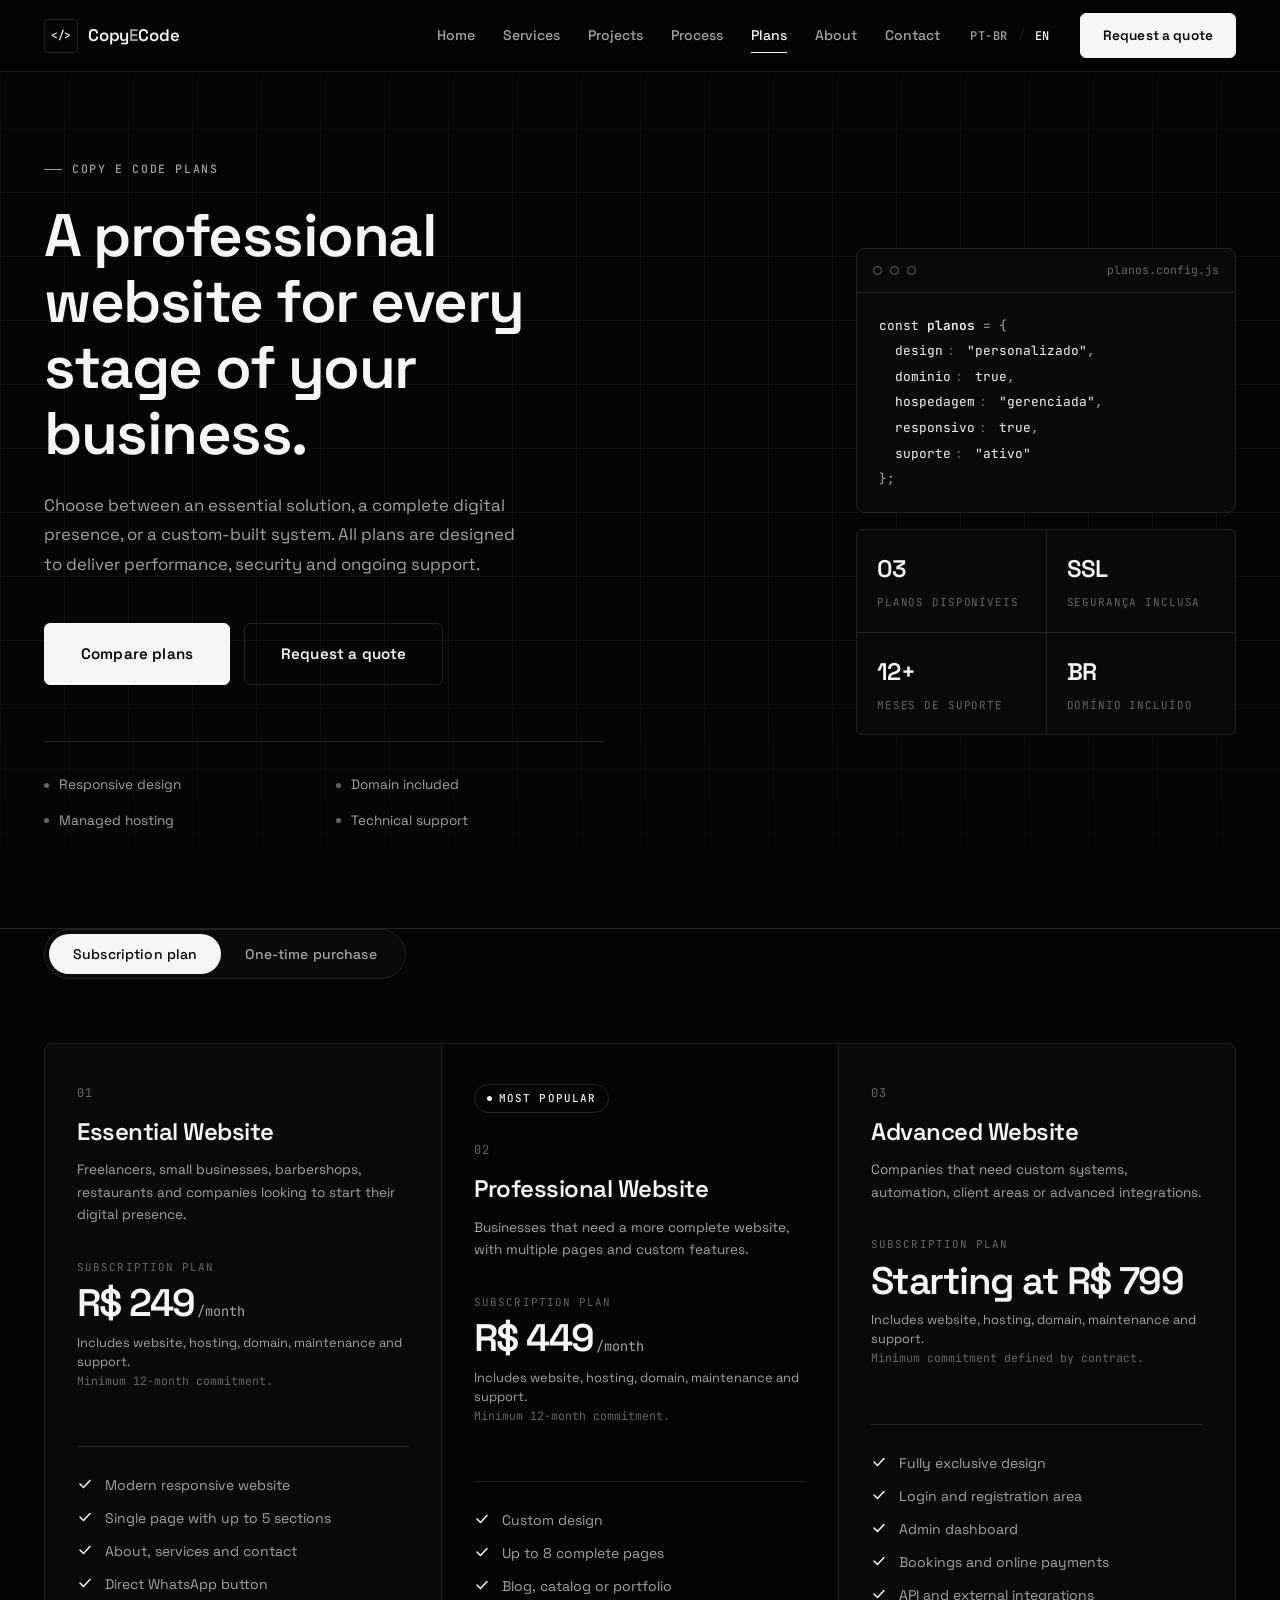
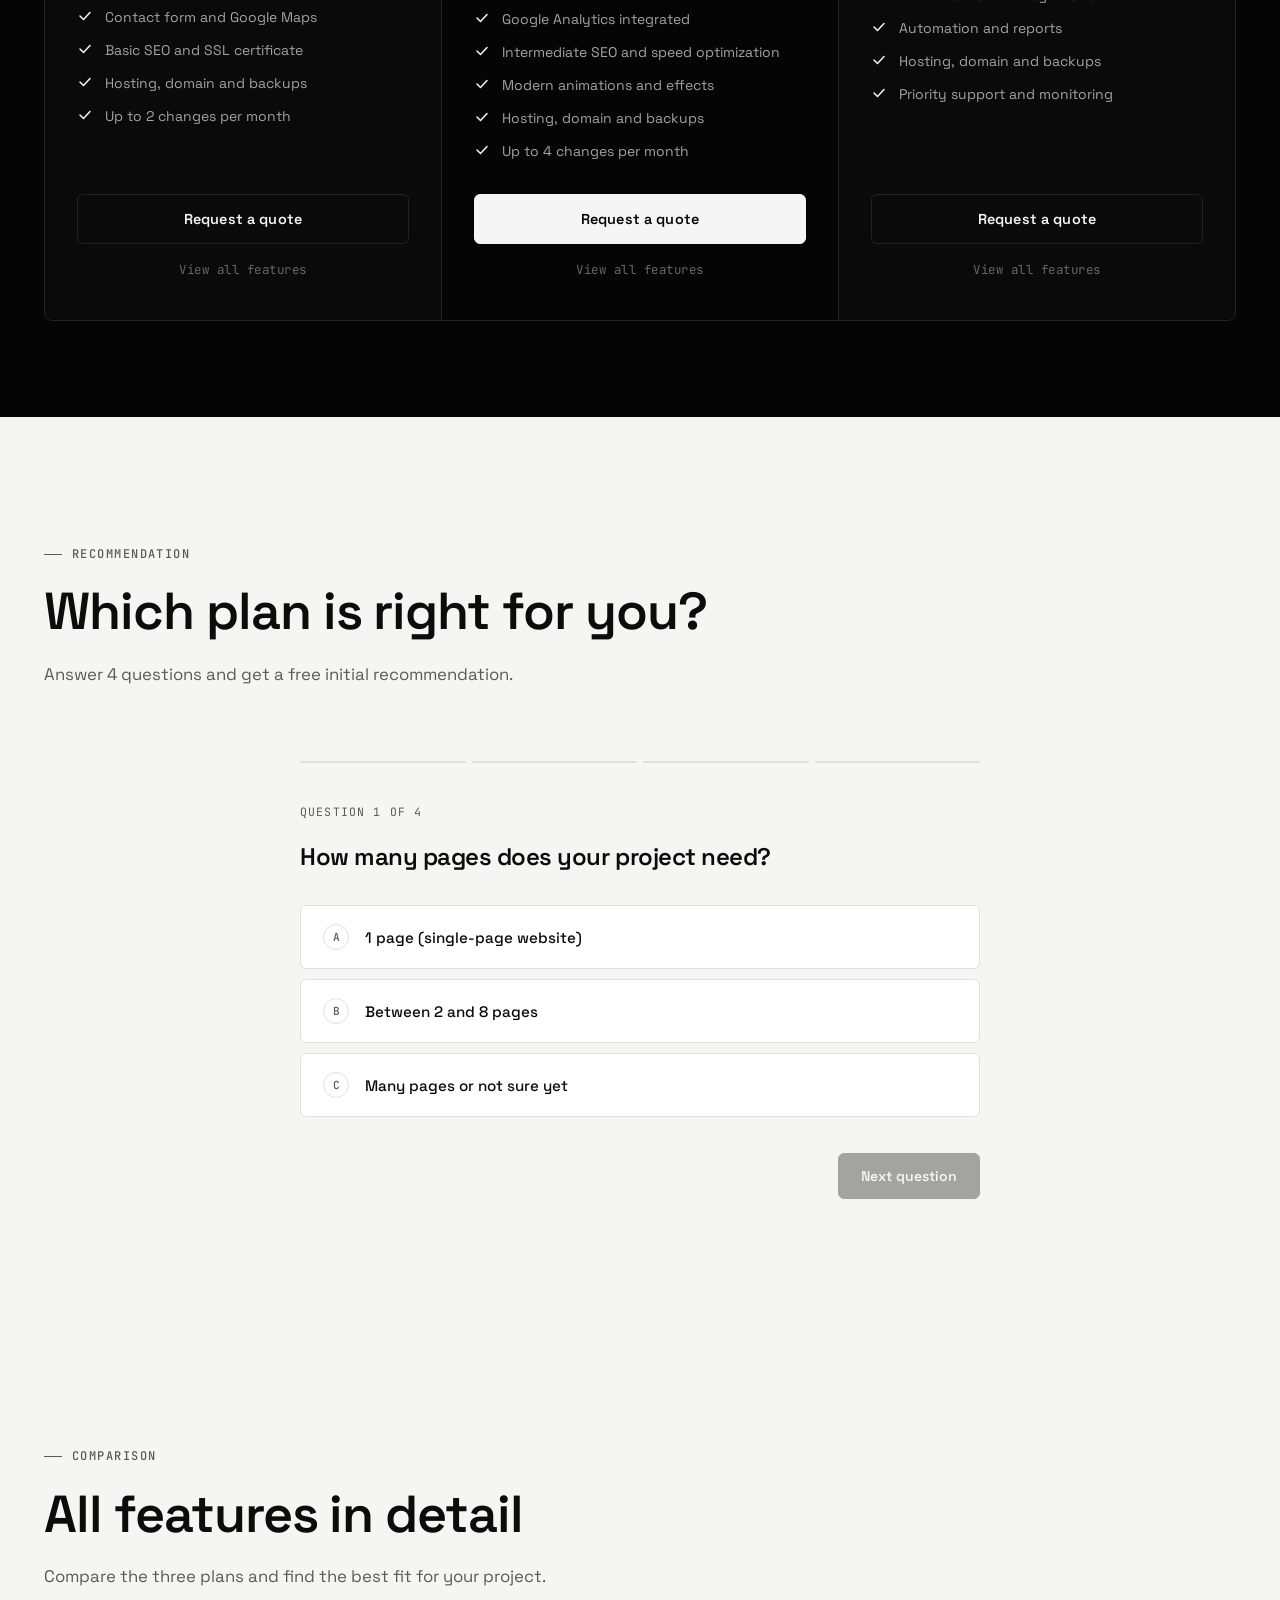
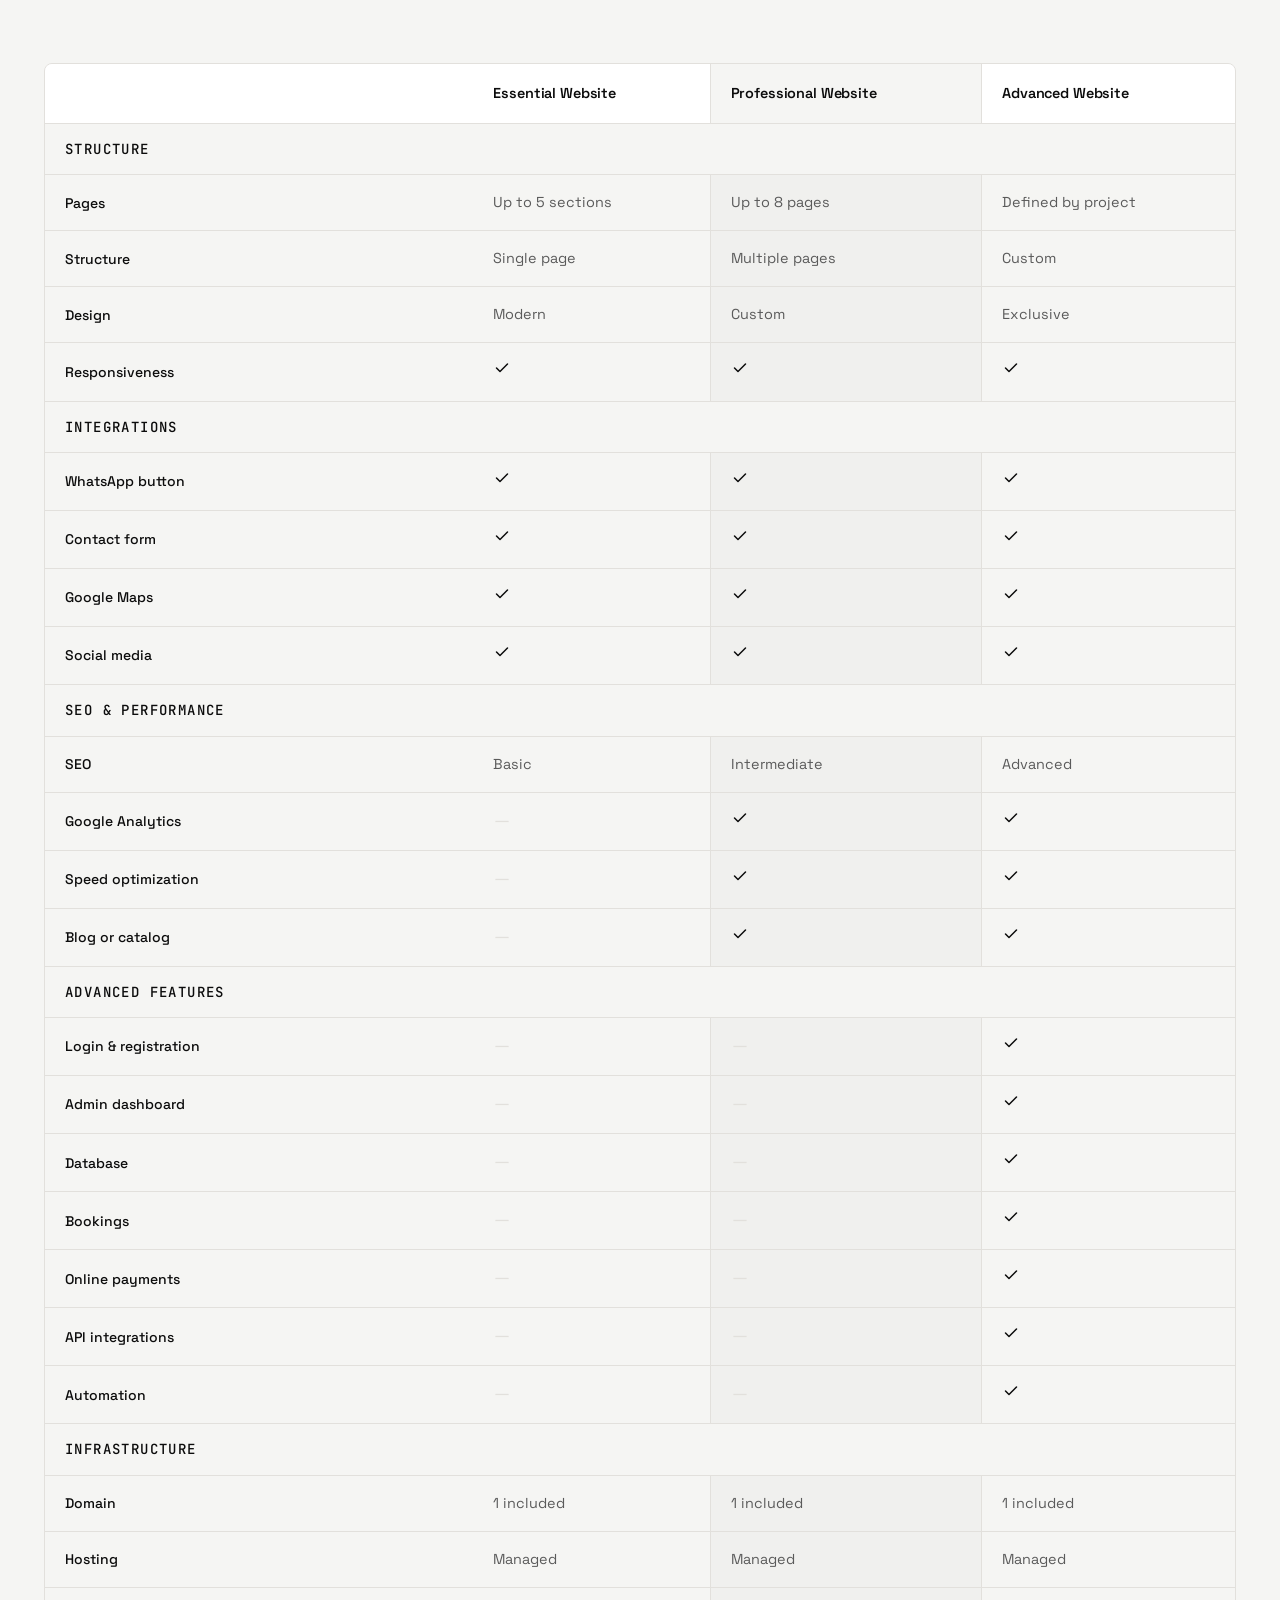
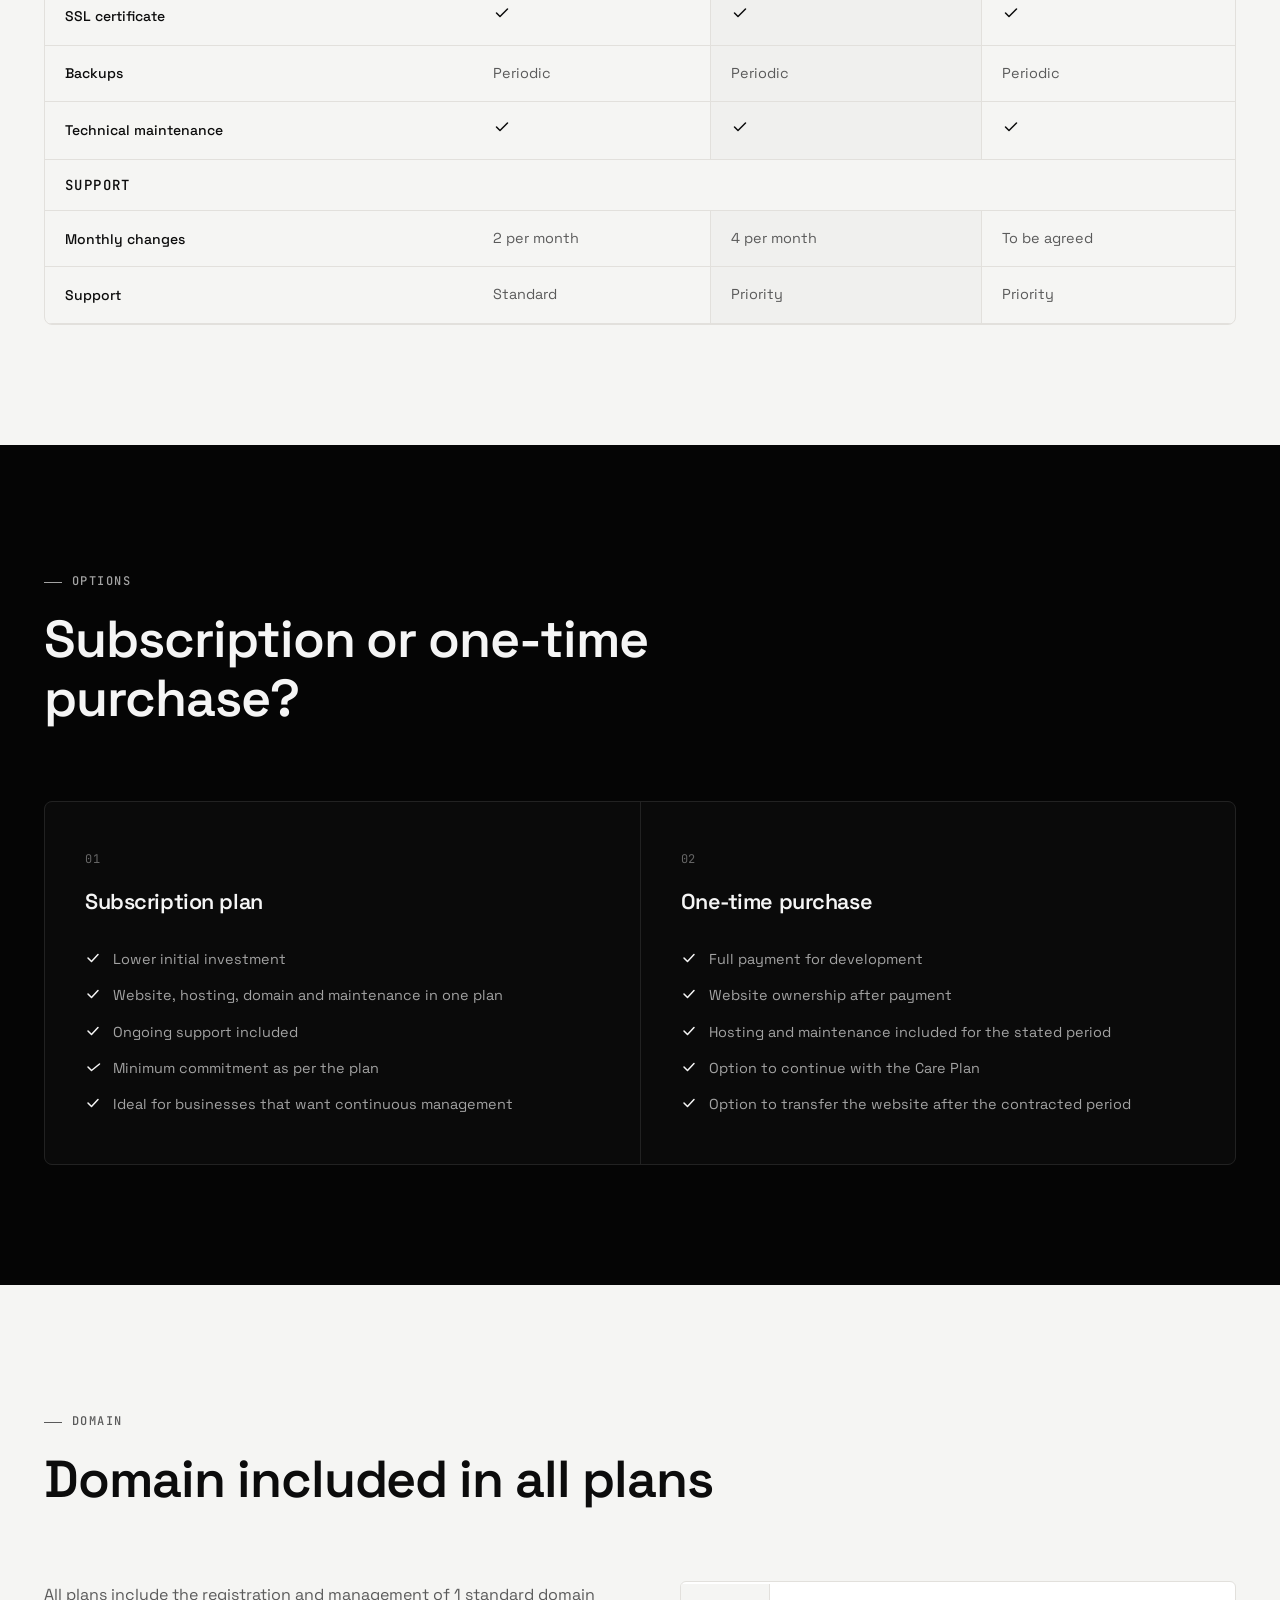
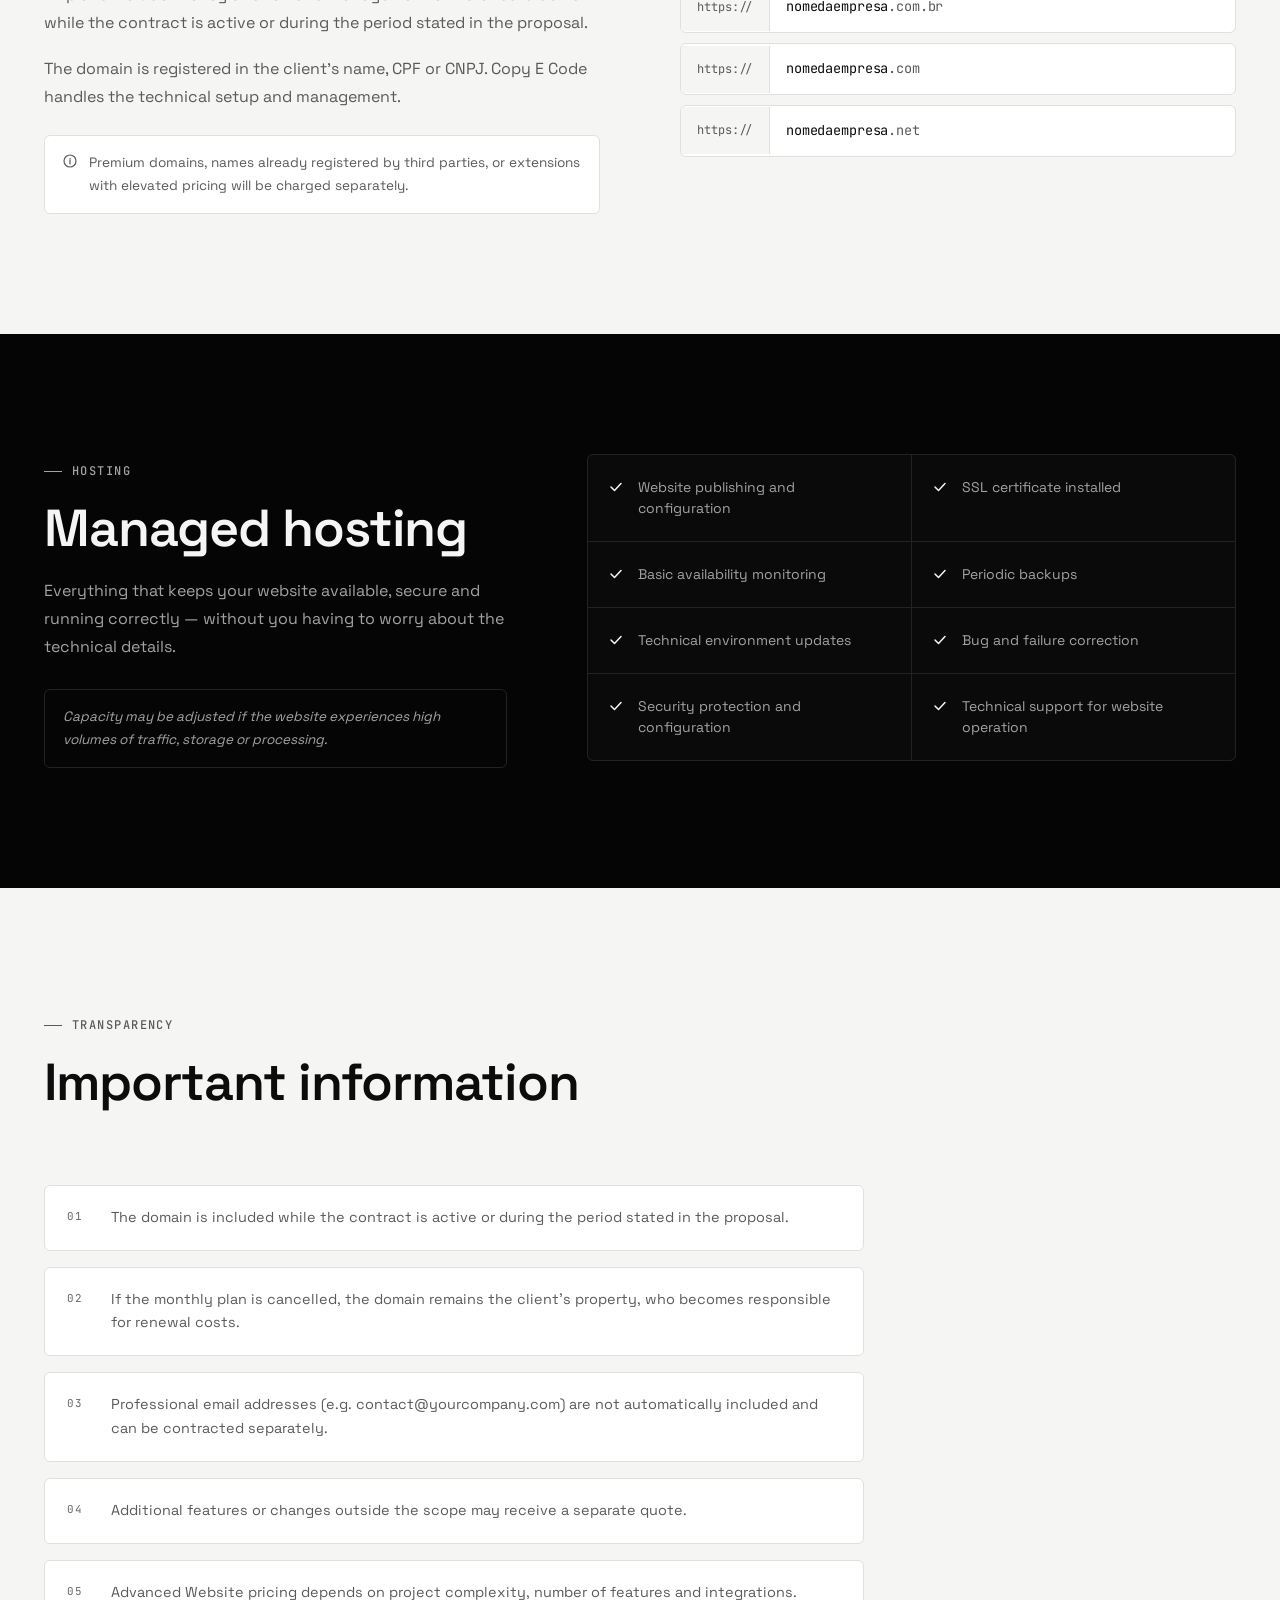
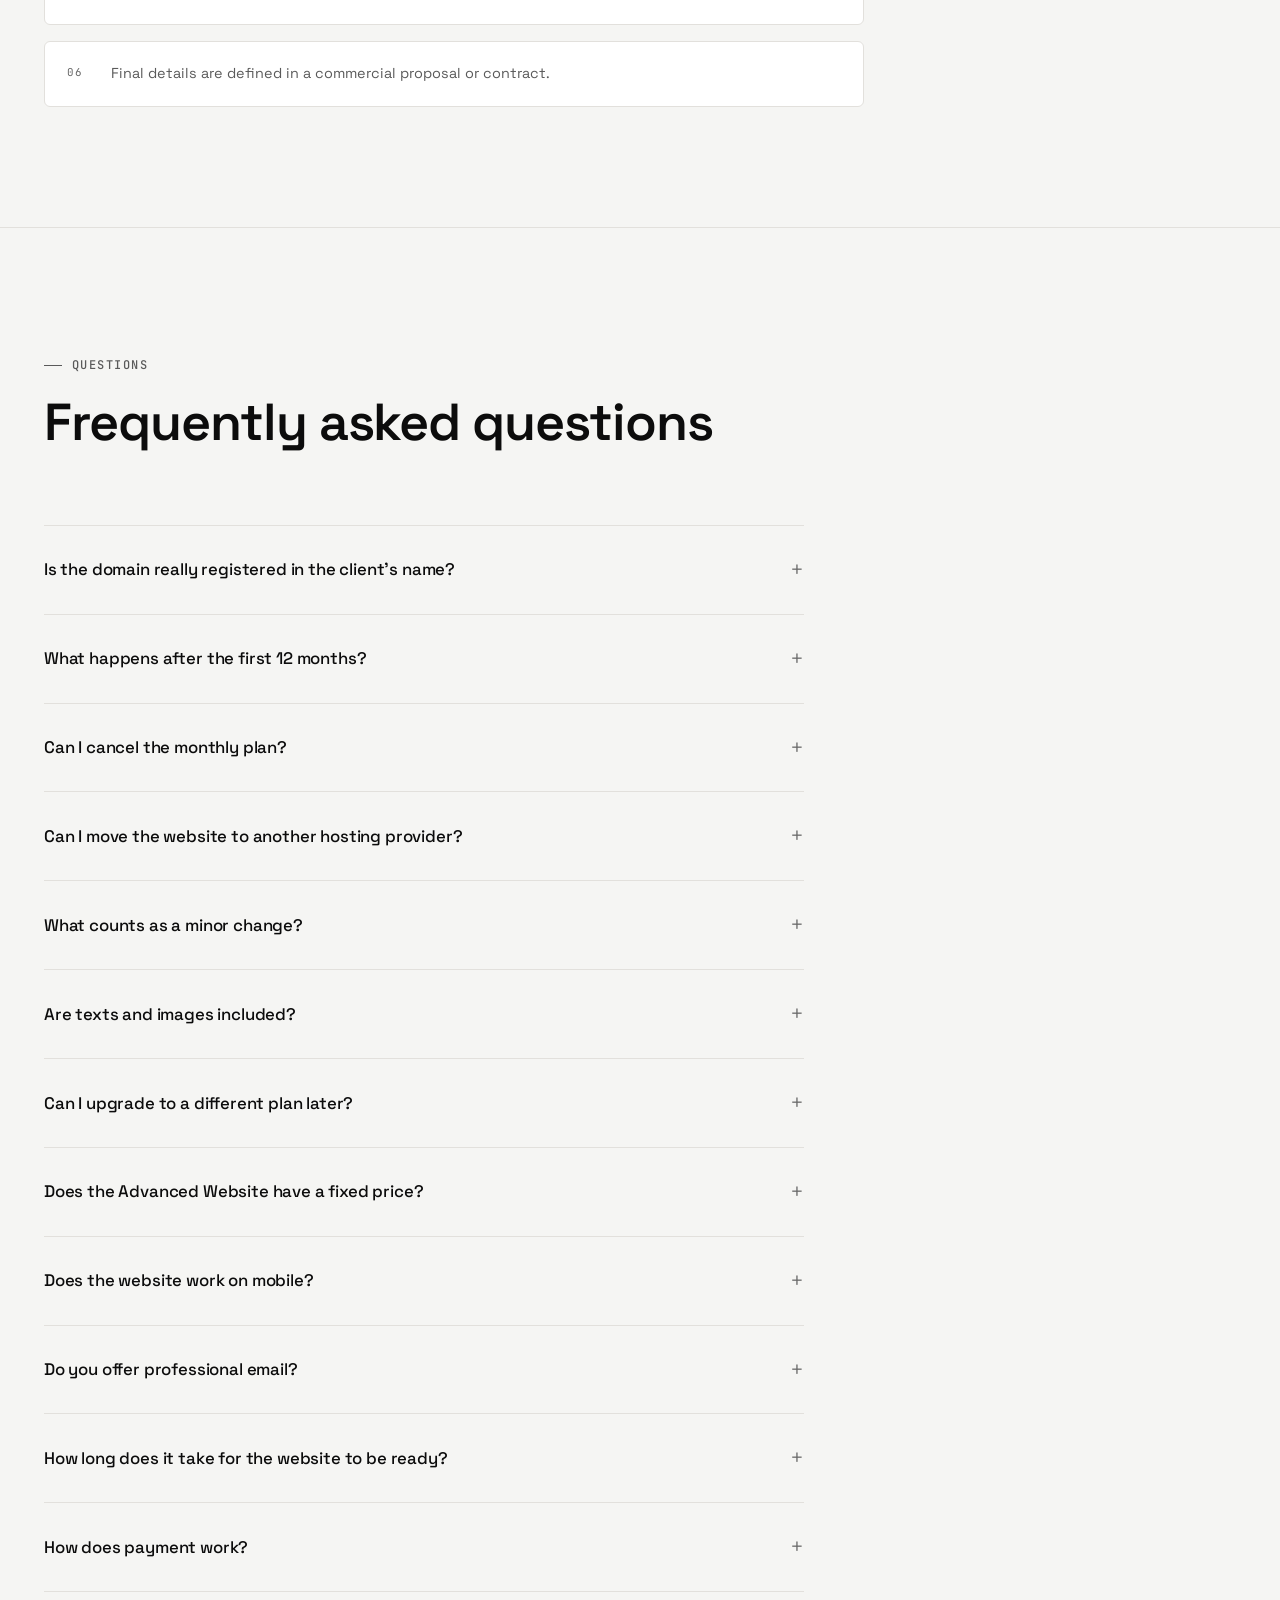
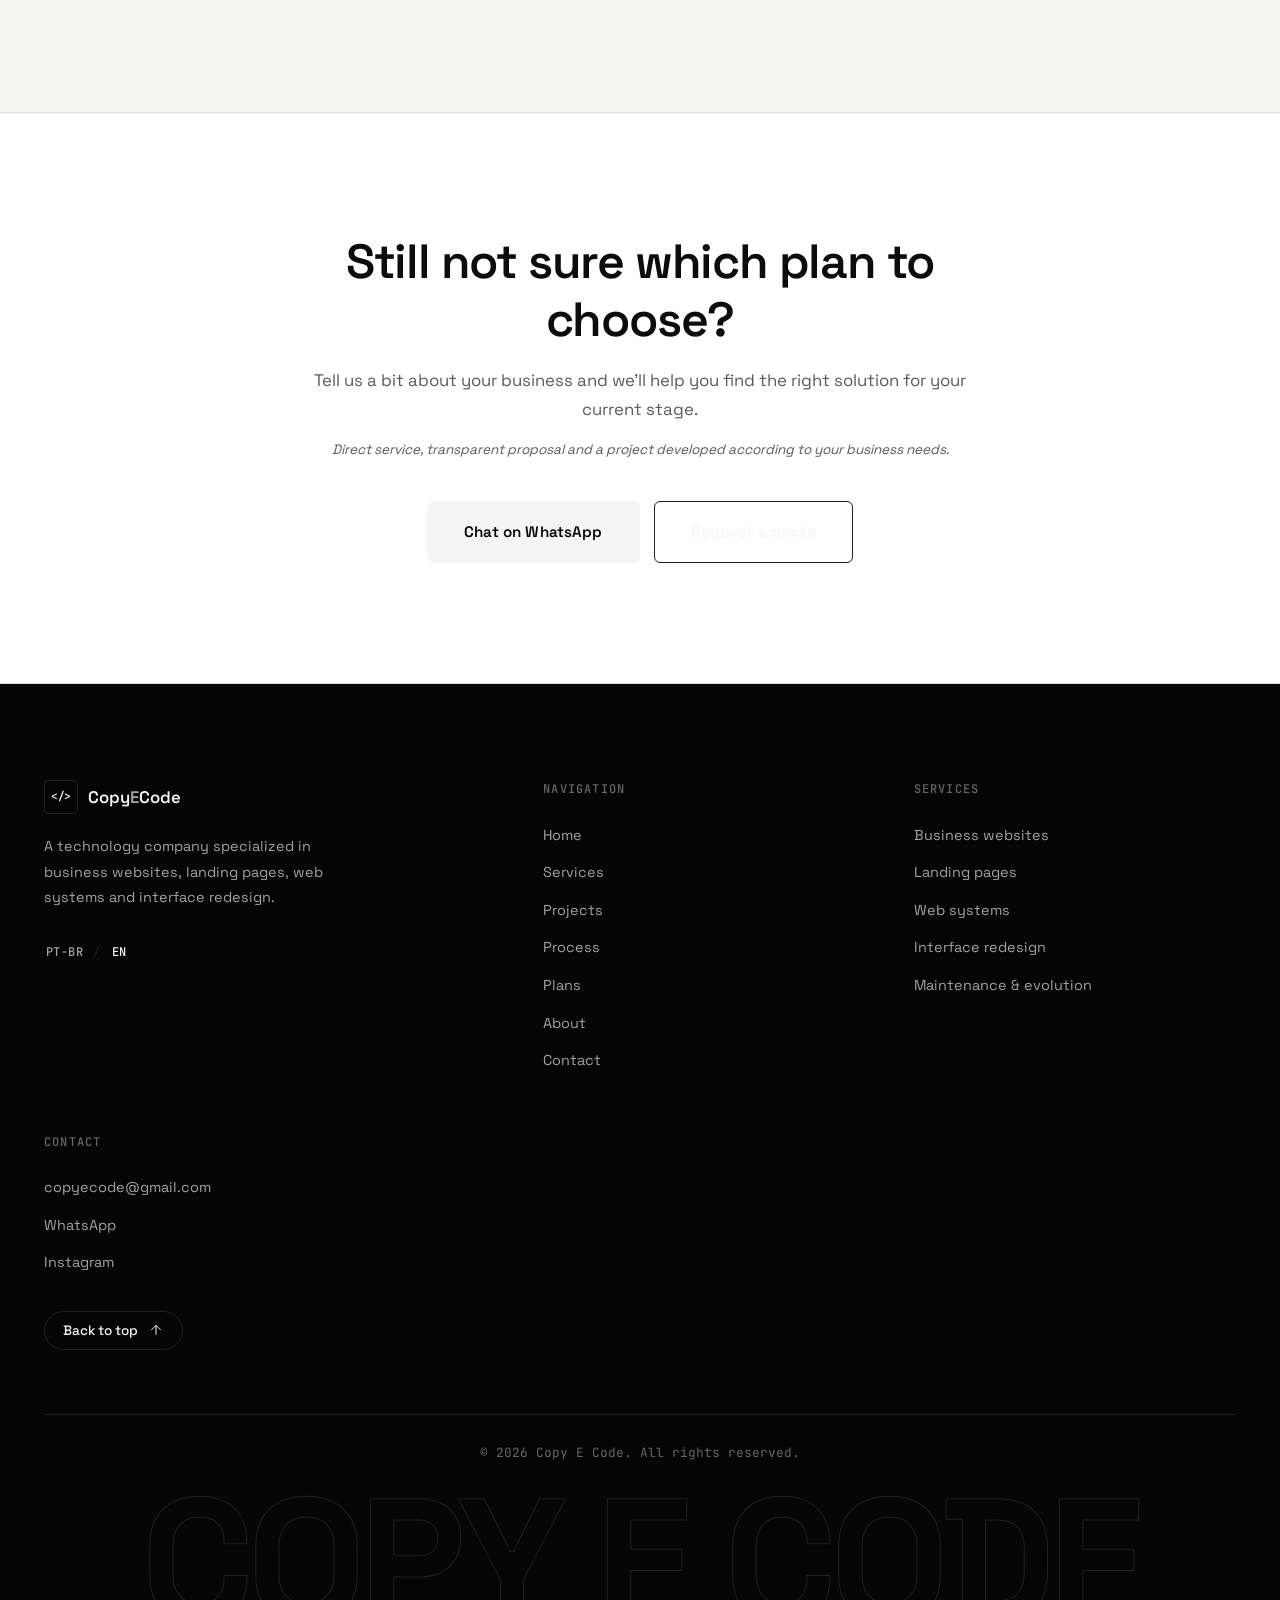
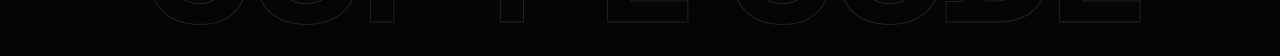
==== planos.html @ 30bf90da "feat: página de planos comerciais (planos.html) Adiciona a página completa de planos com hero, toggl" ====
<!DOCTYPE html>
<html lang="pt-BR">
<head>
  <meta charset="UTF-8">
  <meta name="viewport" content="width=device-width, initial-scale=1.0">
  <meta name="format-detection" content="telephone=no">
  <meta name="description" content="Conheça os planos de criação de sites da Copy E Code. Sites profissionais com domínio, hospedagem, manutenção e suporte para empresas de diferentes tamanhos." id="metaDescription">
  <meta name="keywords" content="planos de sites, criação de site, site profissional, Copy E Code, planos mensais, site sob medida">
  <meta name="author" content="Copy E Code">
  <meta property="og:title" content="Planos de Criação de Sites | Copy E Code" id="ogTitle">
  <meta property="og:description" content="Conheça os planos de criação de sites da Copy E Code. Sites profissionais com domínio, hospedagem, manutenção e suporte." id="ogDescription">
  <meta property="og:type" content="website">
  <meta property="og:locale" content="pt_BR" id="ogLocale">
  <meta property="og:image" content="assets/favicon.png">
  <meta name="twitter:card" content="summary_large_image">
  <meta name="twitter:title" content="Planos de Criação de Sites | Copy E Code" id="twitterTitle">
  <meta name="twitter:description" content="Conheça os planos de criação de sites da Copy E Code. Sites profissionais com domínio, hospedagem, manutenção e suporte." id="twitterDescription">
  <meta name="twitter:image" content="assets/favicon.png">
  <meta name="theme-color" content="#050505">
  <title id="pageTitle">Planos | COPY CODE</title>
  <link rel="canonical" href="https://copyecode.com.br/planos.html">
  <link rel="icon" type="image/png" sizes="512x512" href="assets/favicon.png">
  <link rel="apple-touch-icon" sizes="180x180" href="assets/favicon.png">
  <link rel="preconnect" href="https://fonts.googleapis.com">
  <link rel="preconnect" href="https://fonts.gstatic.com" crossorigin>
  <link href="https://fonts.googleapis.com/css2?family=Space+Grotesk:wght@300;400;500;600;700&family=JetBrains+Mono:wght@400;500;600&display=swap" rel="stylesheet">
  <link rel="stylesheet" href="css/styles.css">
  <link rel="stylesheet" href="css/plans.css">

  <script type="application/ld+json">
  {
    "@context": "https://schema.org",
    "@type": "ProfessionalService",
    "name": "Copy E Code",
    "description": "Desenvolvimento de sites profissionais, landing pages, sistemas web e redesign de interfaces.",
    "url": "https://copyecode.com.br/",
    "image": "assets/favicon.png",
    "telephone": "+5541997063216",
    "email": "copyecode@gmail.com",
    "sameAs": ["https://www.instagram.com/copyecode/"],
    "areaServed": "BR",
    "hasOfferCatalog": {
      "@type": "OfferCatalog",
      "name": "Planos de Criação de Sites",
      "itemListElement": [
        {
          "@type": "Offer",
          "name": "Site Essencial",
          "description": "Site moderno e responsivo com até 5 seções, hospedagem, domínio e suporte.",
          "price": "249",
          "priceCurrency": "BRL",
          "priceSpecification": { "@type": "UnitPriceSpecification", "billingDuration": "P1M" }
        },
        {
          "@type": "Offer",
          "name": "Site Profissional",
          "description": "Design personalizado, até 8 páginas, SEO intermediário, blog e suporte prioritário.",
          "price": "449",
          "priceCurrency": "BRL",
          "priceSpecification": { "@type": "UnitPriceSpecification", "billingDuration": "P1M" }
        },
        {
          "@type": "Offer",
          "name": "Site Avançado",
          "description": "Sistema personalizado com login, painel administrativo, pagamentos e integrações.",
          "price": "799",
          "priceCurrency": "BRL",
          "priceSpecification": { "@type": "UnitPriceSpecification", "billingDuration": "P1M" }
        }
      ]
    }
  }
  </script>
</head>
<body>
  <a href="index.html#inicio" class="skip-link" data-i18n="skipLink">Pular para o conteúdo</a>

  <!-- ========== HEADER ========== -->
  <header class="header" id="header">
    <div class="container header__inner">
      <a href="index.html" class="header__logo" aria-label="Copy E Code — Página inicial">
        <span class="header__logo-mark" aria-hidden="true">&lt;/&gt;</span>
        <span class="header__logo-text">Copy<span class="header__logo-dot">E</span>Code</span>
      </a>

      <nav class="header__nav" id="nav" aria-label="Menu principal">
        <a href="index.html#inicio" class="header__link" data-i18n="navHome">Início</a>
        <a href="index.html#servicos" class="header__link" data-i18n="navServices">Serviços</a>
        <a href="index.html#portfolio" class="header__link" data-i18n="navProjects">Projetos</a>
        <a href="index.html#processo" class="header__link" data-i18n="navProcess">Processo</a>
        <a href="planos.html" class="header__link header__link--active-plans" data-i18n="navPlans" aria-current="page">Planos</a>
        <a href="index.html#sobre" class="header__link" data-i18n="navAbout">Sobre</a>
        <a href="index.html#contato" class="header__link" data-i18n="navContact">Contato</a>

        <div class="header__lang" role="group" aria-label="Idioma / Language">
          <button type="button" class="header__lang-btn" id="langPt" data-lang="pt-BR" aria-pressed="true">PT-BR</button>
          <span class="header__lang-sep" aria-hidden="true">/</span>
          <button type="button" class="header__lang-btn" id="langEn" data-lang="en" aria-pressed="false">EN</button>
        </div>

        <a href="index.html#contato" class="btn btn--primary header__cta" data-i18n="navQuote">Solicitar orçamento</a>
      </nav>

      <button class="header__menu-btn" id="menuBtn" type="button" aria-label="Abrir menu" aria-controls="nav" aria-expanded="false">
        <span></span>
        <span></span>
        <span></span>
      </button>
    </div>
  </header>

  <main id="conteudo-principal">

    <!-- ========== HERO ========== -->
    <section class="plans-hero" id="planos" aria-labelledby="plans-hero-title">
      <div class="plans-hero__grid-bg" aria-hidden="true"></div>
      <div class="container plans-hero__inner">

        <div class="plans-hero__main">
          <p class="plans-hero__label reveal" data-i18n="plansHeroLabel">PLANOS COPY E CODE</p>

          <h1 class="plans-hero__title reveal" id="plans-hero-title" data-i18n="plansHeroTitle">
            Um site profissional para cada etapa do seu negócio.
          </h1>

          <p class="plans-hero__subtitle reveal" data-i18n="plansHeroSubtitle">
            Escolha entre uma solução essencial, uma presença digital completa ou um sistema desenvolvido sob medida. Todos os planos incluem desempenho, segurança e suporte contínuo.
          </p>

          <div class="plans-hero__actions reveal">
            <a href="#comparativo" class="btn btn--primary btn--lg" data-i18n="plansHeroCtaCompare">Comparar planos</a>
            <a href="#contato-planos" class="btn btn--outline btn--lg" data-i18n="plansHeroCtaQuote">Solicitar orçamento</a>
          </div>

          <div class="plans-hero__features reveal" aria-label="Características dos planos">
            <div class="plans-hero__feature">
              <span class="plans-hero__feature-dot" aria-hidden="true"></span>
              <span data-i18n="plansFeature1">Design responsivo</span>
            </div>
            <div class="plans-hero__feature">
              <span class="plans-hero__feature-dot" aria-hidden="true"></span>
              <span data-i18n="plansFeature2">Domínio incluído</span>
            </div>
            <div class="plans-hero__feature">
              <span class="plans-hero__feature-dot" aria-hidden="true"></span>
              <span data-i18n="plansFeature3">Hospedagem gerenciada</span>
            </div>
            <div class="plans-hero__feature">
              <span class="plans-hero__feature-dot" aria-hidden="true"></span>
              <span data-i18n="plansFeature4">Suporte técnico</span>
            </div>
          </div>
        </div>

        <div class="plans-hero__visual reveal">
          <div class="plans-code-window" aria-hidden="true">
            <div class="plans-code-window__header">
              <div class="plans-code-window__dot"></div>
              <div class="plans-code-window__dot"></div>
              <div class="plans-code-window__dot"></div>
              <span class="plans-code-window__file">planos.config.js</span>
            </div>
            <div class="plans-code-window__body">
              <div><span class="code-kw">const</span> <span class="code-var">planos</span> <span class="code-obj">= {</span></div>
              <div>&nbsp;&nbsp;<span class="code-key">design</span><span class="code-colon">:</span> <span class="code-str">"personalizado"</span><span class="code-obj">,</span></div>
              <div>&nbsp;&nbsp;<span class="code-key">dominio</span><span class="code-colon">:</span> <span class="code-bool">true</span><span class="code-obj">,</span></div>
              <div>&nbsp;&nbsp;<span class="code-key">hospedagem</span><span class="code-colon">:</span> <span class="code-str">"gerenciada"</span><span class="code-obj">,</span></div>
              <div>&nbsp;&nbsp;<span class="code-key">responsivo</span><span class="code-colon">:</span> <span class="code-bool">true</span><span class="code-obj">,</span></div>
              <div>&nbsp;&nbsp;<span class="code-key">suporte</span><span class="code-colon">:</span> <span class="code-str">"ativo"</span></div>
              <div><span class="code-obj">};</span></div>
            </div>
          </div>

          <div class="plans-hero__stats" aria-hidden="true">
            <div class="plans-hero__stat">
              <span class="plans-hero__stat-value">03</span>
              <span class="plans-hero__stat-label">Planos disponíveis</span>
            </div>
            <div class="plans-hero__stat">
              <span class="plans-hero__stat-value">SSL</span>
              <span class="plans-hero__stat-label">Segurança inclusa</span>
            </div>
            <div class="plans-hero__stat">
              <span class="plans-hero__stat-value">12+</span>
              <span class="plans-hero__stat-label">Meses de suporte</span>
            </div>
            <div class="plans-hero__stat">
              <span class="plans-hero__stat-value">BR</span>
              <span class="plans-hero__stat-label">Domínio incluído</span>
            </div>
          </div>
        </div>

      </div>
    </section>

    <!-- ========== TOGGLE + CARDS ========== -->
    <section class="plans-toggle-section plan-cards-section" id="planos-cards" aria-labelledby="plans-toggle-label">
      <div class="container">

        <!-- Toggle de modalidade -->
        <div class="plans-toggle" role="group" id="plans-toggle-label" aria-label="Selecionar modalidade de pagamento">
          <button
            type="button"
            class="plans-toggle__btn"
            id="toggleSub"
            aria-pressed="true"
            data-i18n="plansToggleSub"
          >Plano por assinatura</button>
          <button
            type="button"
            class="plans-toggle__btn"
            id="toggleDef"
            aria-pressed="false"
            data-i18n="plansToggleDef"
          >Compra definitiva</button>
        </div>

        <!-- Cards -->
        <div class="plan-cards" role="list" aria-label="Planos disponíveis">

          <!-- Plano 01: Essencial -->
          <article class="plan-card reveal" role="listitem" aria-labelledby="plan-ess-name">
            <span class="plan-card__number" aria-hidden="true">01</span>
            <h2 class="plan-card__name" id="plan-ess-name" data-i18n="planEssName">Site Essencial</h2>
            <p class="plan-card__public" data-i18n="planPublicEss">Profissionais autônomos, pequenos negócios, barbearias, restaurantes e empresas que precisam iniciar sua presença digital.</p>

            <div class="plan-card__price-block">
              <!-- Assinatura -->
              <div class="plan-card__price-sub" id="ess-price-sub">
                <p class="plan-card__price-label" data-i18n="plansToggleSub">Plano por assinatura</p>
                <div class="plan-card__price-row">
                  <span class="plan-card__price" data-i18n="planEssSubPrice">R$ 249</span>
                  <span class="plan-card__period" data-i18n="planSubPeriod">/mês</span>
                </div>
                <p class="plan-card__price-note">
                  <span data-i18n="planSubNote">Inclui site, hospedagem, domínio, manutenção e suporte.</span><br>
                  <small data-i18n="planMinStay">Permanência mínima de 12 meses.</small>
                </p>
              </div>
              <!-- Definitiva -->
              <div class="plan-card__price-def hidden" id="ess-price-def">
                <p class="plan-card__price-label" data-i18n="plansToggleDef">Compra definitiva</p>
                <div class="plan-card__price-row">
                  <span class="plan-card__price" data-i18n="planEssDefPrice">R$ 1.100</span>
                </div>
                <p class="plan-card__price-note">
                  <span data-i18n="planDefNote">Hospedagem, domínio e manutenção incluídos nos primeiros 12 meses.</span>
                </p>
              </div>
            </div>

            <div class="plan-card__divider" aria-hidden="true"></div>

            <ul class="plan-card__features" aria-label="Recursos incluídos">
              <li class="plan-card__feature">
                <svg class="plan-card__feature-check" viewBox="0 0 16 16" fill="none" aria-hidden="true"><path d="M3 8l3.5 3.5L13 4.5" stroke="currentColor" stroke-width="1.5" stroke-linecap="round" stroke-linejoin="round"/></svg>
                <span data-i18n="planEssFeat1">Site moderno e responsivo</span>
              </li>
              <li class="plan-card__feature">
                <svg class="plan-card__feature-check" viewBox="0 0 16 16" fill="none" aria-hidden="true"><path d="M3 8l3.5 3.5L13 4.5" stroke="currentColor" stroke-width="1.5" stroke-linecap="round" stroke-linejoin="round"/></svg>
                <span data-i18n="planEssFeat2">Página única com até 5 seções</span>
              </li>
              <li class="plan-card__feature">
                <svg class="plan-card__feature-check" viewBox="0 0 16 16" fill="none" aria-hidden="true"><path d="M3 8l3.5 3.5L13 4.5" stroke="currentColor" stroke-width="1.5" stroke-linecap="round" stroke-linejoin="round"/></svg>
                <span data-i18n="planEssFeat3">Apresentação, serviços e contato</span>
              </li>
              <li class="plan-card__feature">
                <svg class="plan-card__feature-check" viewBox="0 0 16 16" fill="none" aria-hidden="true"><path d="M3 8l3.5 3.5L13 4.5" stroke="currentColor" stroke-width="1.5" stroke-linecap="round" stroke-linejoin="round"/></svg>
                <span data-i18n="planEssFeat4">Botão direto para WhatsApp</span>
              </li>
              <li class="plan-card__feature">
                <svg class="plan-card__feature-check" viewBox="0 0 16 16" fill="none" aria-hidden="true"><path d="M3 8l3.5 3.5L13 4.5" stroke="currentColor" stroke-width="1.5" stroke-linecap="round" stroke-linejoin="round"/></svg>
                <span data-i18n="planEssFeat5">Formulário de contato e Google Maps</span>
              </li>
              <li class="plan-card__feature">
                <svg class="plan-card__feature-check" viewBox="0 0 16 16" fill="none" aria-hidden="true"><path d="M3 8l3.5 3.5L13 4.5" stroke="currentColor" stroke-width="1.5" stroke-linecap="round" stroke-linejoin="round"/></svg>
                <span data-i18n="planEssFeat6">SEO básico e certificado SSL</span>
              </li>
              <li class="plan-card__feature">
                <svg class="plan-card__feature-check" viewBox="0 0 16 16" fill="none" aria-hidden="true"><path d="M3 8l3.5 3.5L13 4.5" stroke="currentColor" stroke-width="1.5" stroke-linecap="round" stroke-linejoin="round"/></svg>
                <span data-i18n="planEssFeat7">Hospedagem, domínio e backups</span>
              </li>
              <li class="plan-card__feature">
                <svg class="plan-card__feature-check" viewBox="0 0 16 16" fill="none" aria-hidden="true"><path d="M3 8l3.5 3.5L13 4.5" stroke="currentColor" stroke-width="1.5" stroke-linecap="round" stroke-linejoin="round"/></svg>
                <span data-i18n="planEssFeat8">Até 2 alterações por mês</span>
              </li>
            </ul>

            <button
              type="button"
              class="btn btn--outline btn--full plan-card__cta"
              data-plan="essencial"
              data-i18n="planCta"
              aria-label="Solicitar orçamento do plano Site Essencial"
            >Solicitar orçamento</button>
            <a href="#comparativo" class="plan-card__link" data-i18n="planViewFeatures">Ver todos os recursos</a>
          </article>

          <!-- Plano 02: Profissional (Destaque) -->
          <article class="plan-card plan-card--featured reveal" role="listitem" aria-labelledby="plan-pro-name">
            <div class="plan-card__badge">
              <span class="plan-card__badge-dot" aria-hidden="true"></span>
              <span data-i18n="planPopularBadge">Mais escolhido</span>
            </div>
            <span class="plan-card__number" aria-hidden="true">02</span>
            <h2 class="plan-card__name" id="plan-pro-name" data-i18n="planProName">Site Profissional</h2>
            <p class="plan-card__public" data-i18n="planPublicPro">Empresas que precisam de um site mais completo, com várias páginas, melhor apresentação e recursos personalizados.</p>

            <div class="plan-card__price-block">
              <div class="plan-card__price-sub" id="pro-price-sub">
                <p class="plan-card__price-label" data-i18n="plansToggleSub">Plano por assinatura</p>
                <div class="plan-card__price-row">
                  <span class="plan-card__price" data-i18n="planProSubPrice">R$ 449</span>
                  <span class="plan-card__period" data-i18n="planSubPeriod">/mês</span>
                </div>
                <p class="plan-card__price-note">
                  <span data-i18n="planSubNote">Inclui site, hospedagem, domínio, manutenção e suporte.</span><br>
                  <small data-i18n="planMinStay">Permanência mínima de 12 meses.</small>
                </p>
              </div>
              <div class="plan-card__price-def hidden" id="pro-price-def">
                <p class="plan-card__price-label" data-i18n="plansToggleDef">Compra definitiva</p>
                <div class="plan-card__price-row">
                  <span class="plan-card__price" data-i18n="planProDefPrice">R$ 2.500</span>
                </div>
                <p class="plan-card__price-note">
                  <span data-i18n="planDefNote">Hospedagem, domínio e manutenção incluídos nos primeiros 12 meses.</span>
                </p>
              </div>
            </div>

            <div class="plan-card__divider" aria-hidden="true"></div>

            <ul class="plan-card__features" aria-label="Recursos incluídos">
              <li class="plan-card__feature">
                <svg class="plan-card__feature-check" viewBox="0 0 16 16" fill="none" aria-hidden="true"><path d="M3 8l3.5 3.5L13 4.5" stroke="currentColor" stroke-width="1.5" stroke-linecap="round" stroke-linejoin="round"/></svg>
                <span data-i18n="planProFeat1">Design personalizado</span>
              </li>
              <li class="plan-card__feature">
                <svg class="plan-card__feature-check" viewBox="0 0 16 16" fill="none" aria-hidden="true"><path d="M3 8l3.5 3.5L13 4.5" stroke="currentColor" stroke-width="1.5" stroke-linecap="round" stroke-linejoin="round"/></svg>
                <span data-i18n="planProFeat2">Até 8 páginas completas</span>
              </li>
              <li class="plan-card__feature">
                <svg class="plan-card__feature-check" viewBox="0 0 16 16" fill="none" aria-hidden="true"><path d="M3 8l3.5 3.5L13 4.5" stroke="currentColor" stroke-width="1.5" stroke-linecap="round" stroke-linejoin="round"/></svg>
                <span data-i18n="planProFeat3">Blog, catálogo ou portfólio</span>
              </li>
              <li class="plan-card__feature">
                <svg class="plan-card__feature-check" viewBox="0 0 16 16" fill="none" aria-hidden="true"><path d="M3 8l3.5 3.5L13 4.5" stroke="currentColor" stroke-width="1.5" stroke-linecap="round" stroke-linejoin="round"/></svg>
                <span data-i18n="planProFeat4">Google Analytics integrado</span>
              </li>
              <li class="plan-card__feature">
                <svg class="plan-card__feature-check" viewBox="0 0 16 16" fill="none" aria-hidden="true"><path d="M3 8l3.5 3.5L13 4.5" stroke="currentColor" stroke-width="1.5" stroke-linecap="round" stroke-linejoin="round"/></svg>
                <span data-i18n="planProFeat5">SEO intermediário e velocidade</span>
              </li>
              <li class="plan-card__feature">
                <svg class="plan-card__feature-check" viewBox="0 0 16 16" fill="none" aria-hidden="true"><path d="M3 8l3.5 3.5L13 4.5" stroke="currentColor" stroke-width="1.5" stroke-linecap="round" stroke-linejoin="round"/></svg>
                <span data-i18n="planProFeat6">Animações e efeitos modernos</span>
              </li>
              <li class="plan-card__feature">
                <svg class="plan-card__feature-check" viewBox="0 0 16 16" fill="none" aria-hidden="true"><path d="M3 8l3.5 3.5L13 4.5" stroke="currentColor" stroke-width="1.5" stroke-linecap="round" stroke-linejoin="round"/></svg>
                <span data-i18n="planProFeat7">Hospedagem, domínio e backups</span>
              </li>
              <li class="plan-card__feature">
                <svg class="plan-card__feature-check" viewBox="0 0 16 16" fill="none" aria-hidden="true"><path d="M3 8l3.5 3.5L13 4.5" stroke="currentColor" stroke-width="1.5" stroke-linecap="round" stroke-linejoin="round"/></svg>
                <span data-i18n="planProFeat8">Até 4 alterações por mês</span>
              </li>
            </ul>

            <button
              type="button"
              class="btn btn--primary btn--full plan-card__cta"
              data-plan="profissional"
              data-i18n="planCta"
              aria-label="Solicitar orçamento do plano Site Profissional"
            >Solicitar orçamento</button>
            <a href="#comparativo" class="plan-card__link" data-i18n="planViewFeatures">Ver todos os recursos</a>
          </article>

          <!-- Plano 03: Avançado -->
          <article class="plan-card reveal" role="listitem" aria-labelledby="plan-adv-name">
            <span class="plan-card__number" aria-hidden="true">03</span>
            <h2 class="plan-card__name" id="plan-adv-name" data-i18n="planAdvName">Site Avançado</h2>
            <p class="plan-card__public" data-i18n="planPublicAdv">Empresas que precisam de sistemas personalizados, automações, área de clientes ou integrações avançadas.</p>

            <div class="plan-card__price-block">
              <div class="plan-card__price-sub" id="adv-price-sub">
                <p class="plan-card__price-label" data-i18n="plansToggleSub">Plano por assinatura</p>
                <div class="plan-card__price-row">
                  <span class="plan-card__price" data-i18n="planAdvSubPrice">A partir de R$ 799</span>
                </div>
                <p class="plan-card__price-note">
                  <span data-i18n="planSubNote">Inclui site, hospedagem, domínio, manutenção e suporte.</span><br>
                  <small data-i18n="planAdvMinStay">Permanência mínima definida em contrato.</small>
                </p>
              </div>
              <div class="plan-card__price-def hidden" id="adv-price-def">
                <p class="plan-card__price-label" data-i18n="plansToggleDef">Compra definitiva</p>
                <div class="plan-card__price-row">
                  <span class="plan-card__price" data-i18n="planAdvDefPrice">A partir de R$ 5.000</span>
                </div>
                <p class="plan-card__price-note">
                  <span data-i18n="planAdvDefNote">Período de hospedagem e suporte definido na proposta comercial.</span>
                </p>
              </div>
            </div>

            <div class="plan-card__divider" aria-hidden="true"></div>

            <ul class="plan-card__features" aria-label="Recursos incluídos">
              <li class="plan-card__feature">
                <svg class="plan-card__feature-check" viewBox="0 0 16 16" fill="none" aria-hidden="true"><path d="M3 8l3.5 3.5L13 4.5" stroke="currentColor" stroke-width="1.5" stroke-linecap="round" stroke-linejoin="round"/></svg>
                <span data-i18n="planAdvFeat1">Design totalmente exclusivo</span>
              </li>
              <li class="plan-card__feature">
                <svg class="plan-card__feature-check" viewBox="0 0 16 16" fill="none" aria-hidden="true"><path d="M3 8l3.5 3.5L13 4.5" stroke="currentColor" stroke-width="1.5" stroke-linecap="round" stroke-linejoin="round"/></svg>
                <span data-i18n="planAdvFeat2">Área de login e cadastro</span>
              </li>
              <li class="plan-card__feature">
                <svg class="plan-card__feature-check" viewBox="0 0 16 16" fill="none" aria-hidden="true"><path d="M3 8l3.5 3.5L13 4.5" stroke="currentColor" stroke-width="1.5" stroke-linecap="round" stroke-linejoin="round"/></svg>
                <span data-i18n="planAdvFeat3">Painel administrativo</span>
              </li>
              <li class="plan-card__feature">
                <svg class="plan-card__feature-check" viewBox="0 0 16 16" fill="none" aria-hidden="true"><path d="M3 8l3.5 3.5L13 4.5" stroke="currentColor" stroke-width="1.5" stroke-linecap="round" stroke-linejoin="round"/></svg>
                <span data-i18n="planAdvFeat4">Agendamentos e pagamentos online</span>
              </li>
              <li class="plan-card__feature">
                <svg class="plan-card__feature-check" viewBox="0 0 16 16" fill="none" aria-hidden="true"><path d="M3 8l3.5 3.5L13 4.5" stroke="currentColor" stroke-width="1.5" stroke-linecap="round" stroke-linejoin="round"/></svg>
                <span data-i18n="planAdvFeat5">Integrações com APIs externas</span>
              </li>
              <li class="plan-card__feature">
                <svg class="plan-card__feature-check" viewBox="0 0 16 16" fill="none" aria-hidden="true"><path d="M3 8l3.5 3.5L13 4.5" stroke="currentColor" stroke-width="1.5" stroke-linecap="round" stroke-linejoin="round"/></svg>
                <span data-i18n="planAdvFeat6">Automações e relatórios</span>
              </li>
              <li class="plan-card__feature">
                <svg class="plan-card__feature-check" viewBox="0 0 16 16" fill="none" aria-hidden="true"><path d="M3 8l3.5 3.5L13 4.5" stroke="currentColor" stroke-width="1.5" stroke-linecap="round" stroke-linejoin="round"/></svg>
                <span data-i18n="planAdvFeat7">Hospedagem, domínio e backups</span>
              </li>
              <li class="plan-card__feature">
                <svg class="plan-card__feature-check" viewBox="0 0 16 16" fill="none" aria-hidden="true"><path d="M3 8l3.5 3.5L13 4.5" stroke="currentColor" stroke-width="1.5" stroke-linecap="round" stroke-linejoin="round"/></svg>
                <span data-i18n="planAdvFeat8">Monitoramento e suporte prioritários</span>
              </li>
            </ul>

            <button
              type="button"
              class="btn btn--outline btn--full plan-card__cta"
              data-plan="avancado"
              data-i18n="planCta"
              aria-label="Solicitar orçamento do plano Site Avançado"
            >Solicitar orçamento</button>
            <a href="#comparativo" class="plan-card__link" data-i18n="planViewFeatures">Ver todos os recursos</a>
          </article>

        </div><!-- .plan-cards -->
      </div><!-- .container -->
    </section>

    <!-- ========== QUIZ ========== -->
    <section class="section quiz-section" id="quiz" aria-labelledby="quiz-section-title">
      <div class="container">
        <div class="section-header reveal">
          <span class="section-label" data-i18n="quizSectionLabel">Recomendação</span>
          <h2 class="section-title" id="quiz-section-title" data-i18n="quizSectionTitle">Qual plano combina com você?</h2>
          <p class="section-subtitle" data-i18n="quizSectionSubtitle">Responda 4 perguntas e receba uma recomendação inicial gratuita.</p>
        </div>

        <div class="quiz reveal" id="quiz-widget" role="form" aria-label="Recomendador de plano">

          <div class="quiz__progress-bar" aria-hidden="true" id="quiz-progress">
            <div class="quiz__progress-step done"></div>
            <div class="quiz__progress-step"></div>
            <div class="quiz__progress-step"></div>
            <div class="quiz__progress-step"></div>
          </div>

          <!-- Passo 1 -->
          <div class="quiz__step active" id="quiz-step-1" aria-live="polite">
            <p class="quiz__step-label">
              <span data-i18n="quizStep">Pergunta</span> 1 <span data-i18n="quizOf">de</span> 4
            </p>
            <p class="quiz__question-text" data-i18n="quizQ1">Quantas páginas o seu projeto precisa?</p>
            <div class="quiz__options" role="group" aria-labelledby="quiz-q1-label">
              <button class="quiz__option" type="button" data-q="1" data-a="0" data-scores="3,0,0">
                <span class="quiz__option-key" aria-hidden="true">A</span>
                <span data-i18n="quizQ1A1">1 página (site de uma página só)</span>
              </button>
              <button class="quiz__option" type="button" data-q="1" data-a="1" data-scores="0,3,1">
                <span class="quiz__option-key" aria-hidden="true">B</span>
                <span data-i18n="quizQ1A2">Entre 2 e 8 páginas</span>
              </button>
              <button class="quiz__option" type="button" data-q="1" data-a="2" data-scores="0,1,3">
                <span class="quiz__option-key" aria-hidden="true">C</span>
                <span data-i18n="quizQ1A3">Muitas páginas ou ainda não sei</span>
              </button>
            </div>
            <div class="quiz__nav">
              <button type="button" class="quiz__btn quiz__btn--next" data-next="2" disabled aria-disabled="true" data-i18n="quizNext">
                Próxima pergunta
                <svg width="16" height="16" viewBox="0 0 16 16" fill="none" aria-hidden="true"><path d="M3 8h10M9 4l4 4-4 4" stroke="currentColor" stroke-width="1.4" stroke-linecap="round" stroke-linejoin="round"/></svg>
              </button>
            </div>
          </div>

          <!-- Passo 2 -->
          <div class="quiz__step" id="quiz-step-2" aria-live="polite">
            <p class="quiz__step-label">
              <span data-i18n="quizStep">Pergunta</span> 2 <span data-i18n="quizOf">de</span> 4
            </p>
            <p class="quiz__question-text" data-i18n="quizQ2">Você precisa de login, pagamentos ou agendamentos?</p>
            <div class="quiz__options" role="group">
              <button class="quiz__option" type="button" data-q="2" data-a="0" data-scores="2,1,0">
                <span class="quiz__option-key" aria-hidden="true">A</span>
                <span data-i18n="quizQ2A1">Não, não preciso</span>
              </button>
              <button class="quiz__option" type="button" data-q="2" data-a="1" data-scores="0,2,1">
                <span class="quiz__option-key" aria-hidden="true">B</span>
                <span data-i18n="quizQ2A2">Talvez, ainda não sei</span>
              </button>
              <button class="quiz__option" type="button" data-q="2" data-a="2" data-scores="0,0,3">
                <span class="quiz__option-key" aria-hidden="true">C</span>
                <span data-i18n="quizQ2A3">Sim, preciso</span>
              </button>
            </div>
            <div class="quiz__nav">
              <button type="button" class="quiz__btn quiz__btn--back" data-prev="1" data-i18n="quizBack">
                <svg width="16" height="16" viewBox="0 0 16 16" fill="none" aria-hidden="true"><path d="M13 8H3M7 4L3 8l4 4" stroke="currentColor" stroke-width="1.4" stroke-linecap="round" stroke-linejoin="round"/></svg>
                Anterior
              </button>
              <button type="button" class="quiz__btn quiz__btn--next" data-next="3" disabled aria-disabled="true" data-i18n="quizNext">
                Próxima pergunta
                <svg width="16" height="16" viewBox="0 0 16 16" fill="none" aria-hidden="true"><path d="M3 8h10M9 4l4 4-4 4" stroke="currentColor" stroke-width="1.4" stroke-linecap="round" stroke-linejoin="round"/></svg>
              </button>
            </div>
          </div>

          <!-- Passo 3 -->
          <div class="quiz__step" id="quiz-step-3" aria-live="polite">
            <p class="quiz__step-label">
              <span data-i18n="quizStep">Pergunta</span> 3 <span data-i18n="quizOf">de</span> 4
            </p>
            <p class="quiz__question-text" data-i18n="quizQ3">Você precisa de blog, catálogo ou portfólio?</p>
            <div class="quiz__options" role="group">
              <button class="quiz__option" type="button" data-q="3" data-a="0" data-scores="2,0,0">
                <span class="quiz__option-key" aria-hidden="true">A</span>
                <span data-i18n="quizQ3A1">Não</span>
              </button>
              <button class="quiz__option" type="button" data-q="3" data-a="1" data-scores="0,2,1">
                <span class="quiz__option-key" aria-hidden="true">B</span>
                <span data-i18n="quizQ3A2">Sim</span>
              </button>
            </div>
            <div class="quiz__nav">
              <button type="button" class="quiz__btn quiz__btn--back" data-prev="2" data-i18n="quizBack">
                <svg width="16" height="16" viewBox="0 0 16 16" fill="none" aria-hidden="true"><path d="M13 8H3M7 4L3 8l4 4" stroke="currentColor" stroke-width="1.4" stroke-linecap="round" stroke-linejoin="round"/></svg>
                Anterior
              </button>
              <button type="button" class="quiz__btn quiz__btn--next" data-next="4" disabled aria-disabled="true" data-i18n="quizNext">
                Próxima pergunta
                <svg width="16" height="16" viewBox="0 0 16 16" fill="none" aria-hidden="true"><path d="M3 8h10M9 4l4 4-4 4" stroke="currentColor" stroke-width="1.4" stroke-linecap="round" stroke-linejoin="round"/></svg>
              </button>
            </div>
          </div>

          <!-- Passo 4 -->
          <div class="quiz__step" id="quiz-step-4" aria-live="polite">
            <p class="quiz__step-label">
              <span data-i18n="quizStep">Pergunta</span> 4 <span data-i18n="quizOf">de</span> 4
            </p>
            <p class="quiz__question-text" data-i18n="quizQ4">Qual nível de personalização você deseja?</p>
            <div class="quiz__options" role="group">
              <button class="quiz__option" type="button" data-q="4" data-a="0" data-scores="2,1,0">
                <span class="quiz__option-key" aria-hidden="true">A</span>
                <span data-i18n="quizQ4A1">Um site funcional e objetivo</span>
              </button>
              <button class="quiz__option" type="button" data-q="4" data-a="1" data-scores="0,3,0">
                <span class="quiz__option-key" aria-hidden="true">B</span>
                <span data-i18n="quizQ4A2">Um site com design diferenciado</span>
              </button>
              <button class="quiz__option" type="button" data-q="4" data-a="2" data-scores="0,0,3">
                <span class="quiz__option-key" aria-hidden="true">C</span>
                <span data-i18n="quizQ4A3">Um sistema único e personalizado</span>
              </button>
            </div>
            <div class="quiz__nav">
              <button type="button" class="quiz__btn quiz__btn--back" data-prev="3" data-i18n="quizBack">
                <svg width="16" height="16" viewBox="0 0 16 16" fill="none" aria-hidden="true"><path d="M13 8H3M7 4L3 8l4 4" stroke="currentColor" stroke-width="1.4" stroke-linecap="round" stroke-linejoin="round"/></svg>
                Anterior
              </button>
              <button type="button" class="quiz__btn quiz__btn--next" data-next="result" disabled aria-disabled="true">
                <span data-i18n="quizNext">Próxima pergunta</span>
                <svg width="16" height="16" viewBox="0 0 16 16" fill="none" aria-hidden="true"><path d="M3 8h10M9 4l4 4-4 4" stroke="currentColor" stroke-width="1.4" stroke-linecap="round" stroke-linejoin="round"/></svg>
              </button>
            </div>
          </div>

          <!-- Resultado -->
          <div class="quiz__result" id="quiz-result" role="region" aria-live="polite" aria-label="Resultado da recomendação">
            <p class="quiz__result-label" data-i18n="quizResultLabel">Recomendação para você</p>
            <p class="quiz__result-plan" id="quiz-result-plan"></p>
            <p class="quiz__result-disclaimer" data-i18n="quizResultDisclaimer">Esta recomendação é apenas uma estimativa inicial. O plano final será definido após entendermos as necessidades do seu projeto.</p>
            <div class="quiz__result-actions">
              <button type="button" class="btn btn--primary" id="quiz-result-cta" data-i18n="quizResultCta">Conversar sobre este plano</button>
              <button type="button" class="quiz__restart" id="quiz-restart" data-i18n="quizRestart">Refazer</button>
            </div>
          </div>

        </div><!-- .quiz -->
      </div>
    </section>

    <!-- ========== COMPARATIVO ========== -->
    <section class="section comparison-section" id="comparativo" aria-labelledby="comp-title">
      <div class="container">
        <div class="section-header reveal">
          <span class="section-label" data-i18n="compLabel">Comparativo</span>
          <h2 class="section-title" id="comp-title" data-i18n="compTitle">Todos os recursos em detalhe</h2>
          <p class="section-subtitle" data-i18n="compSubtitle">Compare os três planos e encontre o que melhor se adapta ao seu projeto.</p>
        </div>

        <!-- Desktop: tabela completa -->
        <div class="comparison__table-wrapper reveal" role="region" aria-label="Tabela comparativa dos planos">
          <table class="comparison__table">
            <thead>
              <tr>
                <th scope="col"></th>
                <th scope="col" data-i18n="planEssName">Site Essencial</th>
                <th scope="col" class="col--featured" data-i18n="planProName">Site Profissional</th>
                <th scope="col" data-i18n="planAdvName">Site Avançado</th>
              </tr>
            </thead>
            <tbody>
              <!-- Estrutura -->
              <tr class="cat-header"><td colspan="4" data-i18n="compCatStructure">Estrutura</td></tr>
              <tr>
                <td data-i18n="compRowPages">Páginas</td>
                <td data-i18n="compValPageEss">Até 5 seções</td>
                <td class="col--featured" data-i18n="compValPagePro">Até 8 páginas</td>
                <td data-i18n="compValPageAdv">Definido pelo projeto</td>
              </tr>
              <tr>
                <td data-i18n="compRowStructure">Estrutura</td>
                <td data-i18n="compValStructEss">Página única</td>
                <td class="col--featured" data-i18n="compValStructPro">Múltiplas páginas</td>
                <td data-i18n="compValStructAdv">Personalizado</td>
              </tr>
              <tr>
                <td data-i18n="compRowDesign">Design</td>
                <td data-i18n="compValDesignEss">Moderno</td>
                <td class="col--featured" data-i18n="compValDesignPro">Personalizado</td>
                <td data-i18n="compValDesignAdv">Exclusivo</td>
              </tr>
              <tr>
                <td data-i18n="compRowResponsive">Responsividade</td>
                <td><svg class="comp-check" viewBox="0 0 18 18" fill="none" aria-label="Incluso"><path d="M3.5 9l3.5 3.5L14.5 5" stroke="currentColor" stroke-width="1.5" stroke-linecap="round" stroke-linejoin="round"/></svg></td>
                <td class="col--featured"><svg class="comp-check" viewBox="0 0 18 18" fill="none" aria-label="Incluso"><path d="M3.5 9l3.5 3.5L14.5 5" stroke="currentColor" stroke-width="1.5" stroke-linecap="round" stroke-linejoin="round"/></svg></td>
                <td><svg class="comp-check" viewBox="0 0 18 18" fill="none" aria-label="Incluso"><path d="M3.5 9l3.5 3.5L14.5 5" stroke="currentColor" stroke-width="1.5" stroke-linecap="round" stroke-linejoin="round"/></svg></td>
              </tr>
              <!-- Integrações -->
              <tr class="cat-header"><td colspan="4" data-i18n="compCatIntegrations">Integrações</td></tr>
              <tr>
                <td data-i18n="compRowWhatsapp">Botão WhatsApp</td>
                <td><svg class="comp-check" viewBox="0 0 18 18" fill="none" aria-label="Incluso"><path d="M3.5 9l3.5 3.5L14.5 5" stroke="currentColor" stroke-width="1.5" stroke-linecap="round" stroke-linejoin="round"/></svg></td>
                <td class="col--featured"><svg class="comp-check" viewBox="0 0 18 18" fill="none" aria-label="Incluso"><path d="M3.5 9l3.5 3.5L14.5 5" stroke="currentColor" stroke-width="1.5" stroke-linecap="round" stroke-linejoin="round"/></svg></td>
                <td><svg class="comp-check" viewBox="0 0 18 18" fill="none" aria-label="Incluso"><path d="M3.5 9l3.5 3.5L14.5 5" stroke="currentColor" stroke-width="1.5" stroke-linecap="round" stroke-linejoin="round"/></svg></td>
              </tr>
              <tr>
                <td data-i18n="compRowForm">Formulário de contato</td>
                <td><svg class="comp-check" viewBox="0 0 18 18" fill="none" aria-label="Incluso"><path d="M3.5 9l3.5 3.5L14.5 5" stroke="currentColor" stroke-width="1.5" stroke-linecap="round" stroke-linejoin="round"/></svg></td>
                <td class="col--featured"><svg class="comp-check" viewBox="0 0 18 18" fill="none" aria-label="Incluso"><path d="M3.5 9l3.5 3.5L14.5 5" stroke="currentColor" stroke-width="1.5" stroke-linecap="round" stroke-linejoin="round"/></svg></td>
                <td><svg class="comp-check" viewBox="0 0 18 18" fill="none" aria-label="Incluso"><path d="M3.5 9l3.5 3.5L14.5 5" stroke="currentColor" stroke-width="1.5" stroke-linecap="round" stroke-linejoin="round"/></svg></td>
              </tr>
              <tr>
                <td data-i18n="compRowMaps">Google Maps</td>
                <td><svg class="comp-check" viewBox="0 0 18 18" fill="none" aria-label="Incluso"><path d="M3.5 9l3.5 3.5L14.5 5" stroke="currentColor" stroke-width="1.5" stroke-linecap="round" stroke-linejoin="round"/></svg></td>
                <td class="col--featured"><svg class="comp-check" viewBox="0 0 18 18" fill="none" aria-label="Incluso"><path d="M3.5 9l3.5 3.5L14.5 5" stroke="currentColor" stroke-width="1.5" stroke-linecap="round" stroke-linejoin="round"/></svg></td>
                <td><svg class="comp-check" viewBox="0 0 18 18" fill="none" aria-label="Incluso"><path d="M3.5 9l3.5 3.5L14.5 5" stroke="currentColor" stroke-width="1.5" stroke-linecap="round" stroke-linejoin="round"/></svg></td>
              </tr>
              <tr>
                <td data-i18n="compRowSocial">Redes sociais</td>
                <td><svg class="comp-check" viewBox="0 0 18 18" fill="none" aria-label="Incluso"><path d="M3.5 9l3.5 3.5L14.5 5" stroke="currentColor" stroke-width="1.5" stroke-linecap="round" stroke-linejoin="round"/></svg></td>
                <td class="col--featured"><svg class="comp-check" viewBox="0 0 18 18" fill="none" aria-label="Incluso"><path d="M3.5 9l3.5 3.5L14.5 5" stroke="currentColor" stroke-width="1.5" stroke-linecap="round" stroke-linejoin="round"/></svg></td>
                <td><svg class="comp-check" viewBox="0 0 18 18" fill="none" aria-label="Incluso"><path d="M3.5 9l3.5 3.5L14.5 5" stroke="currentColor" stroke-width="1.5" stroke-linecap="round" stroke-linejoin="round"/></svg></td>
              </tr>
              <!-- SEO & Performance -->
              <tr class="cat-header"><td colspan="4" data-i18n="compCatSeo">SEO e performance</td></tr>
              <tr>
                <td data-i18n="compRowSeo">SEO</td>
                <td data-i18n="compValSeoEss">Básico</td>
                <td class="col--featured" data-i18n="compValSeoPro">Intermediário</td>
                <td data-i18n="compValSeoAdv">Avançado</td>
              </tr>
              <tr>
                <td data-i18n="compRowAnalytics">Google Analytics</td>
                <td><span class="comp-dash" aria-label="Não incluso">—</span></td>
                <td class="col--featured"><svg class="comp-check" viewBox="0 0 18 18" fill="none" aria-label="Incluso"><path d="M3.5 9l3.5 3.5L14.5 5" stroke="currentColor" stroke-width="1.5" stroke-linecap="round" stroke-linejoin="round"/></svg></td>
                <td><svg class="comp-check" viewBox="0 0 18 18" fill="none" aria-label="Incluso"><path d="M3.5 9l3.5 3.5L14.5 5" stroke="currentColor" stroke-width="1.5" stroke-linecap="round" stroke-linejoin="round"/></svg></td>
              </tr>
              <tr>
                <td data-i18n="compRowSpeed">Otimização de velocidade</td>
                <td><span class="comp-dash" aria-label="Não incluso">—</span></td>
                <td class="col--featured"><svg class="comp-check" viewBox="0 0 18 18" fill="none" aria-label="Incluso"><path d="M3.5 9l3.5 3.5L14.5 5" stroke="currentColor" stroke-width="1.5" stroke-linecap="round" stroke-linejoin="round"/></svg></td>
                <td><svg class="comp-check" viewBox="0 0 18 18" fill="none" aria-label="Incluso"><path d="M3.5 9l3.5 3.5L14.5 5" stroke="currentColor" stroke-width="1.5" stroke-linecap="round" stroke-linejoin="round"/></svg></td>
              </tr>
              <tr>
                <td data-i18n="compRowBlog">Blog ou catálogo</td>
                <td><span class="comp-dash" aria-label="Não incluso">—</span></td>
                <td class="col--featured"><svg class="comp-check" viewBox="0 0 18 18" fill="none" aria-label="Incluso"><path d="M3.5 9l3.5 3.5L14.5 5" stroke="currentColor" stroke-width="1.5" stroke-linecap="round" stroke-linejoin="round"/></svg></td>
                <td><svg class="comp-check" viewBox="0 0 18 18" fill="none" aria-label="Incluso"><path d="M3.5 9l3.5 3.5L14.5 5" stroke="currentColor" stroke-width="1.5" stroke-linecap="round" stroke-linejoin="round"/></svg></td>
              </tr>
              <!-- Funcionalidades avançadas -->
              <tr class="cat-header"><td colspan="4" data-i18n="compCatAdvanced">Funcionalidades avançadas</td></tr>
              <tr>
                <td data-i18n="compRowLogin">Login e cadastro</td>
                <td><span class="comp-dash" aria-label="Não incluso">—</span></td>
                <td class="col--featured"><span class="comp-dash" aria-label="Não incluso">—</span></td>
                <td><svg class="comp-check" viewBox="0 0 18 18" fill="none" aria-label="Incluso"><path d="M3.5 9l3.5 3.5L14.5 5" stroke="currentColor" stroke-width="1.5" stroke-linecap="round" stroke-linejoin="round"/></svg></td>
              </tr>
              <tr>
                <td data-i18n="compRowAdmin">Painel administrativo</td>
                <td><span class="comp-dash" aria-label="Não incluso">—</span></td>
                <td class="col--featured"><span class="comp-dash" aria-label="Não incluso">—</span></td>
                <td><svg class="comp-check" viewBox="0 0 18 18" fill="none" aria-label="Incluso"><path d="M3.5 9l3.5 3.5L14.5 5" stroke="currentColor" stroke-width="1.5" stroke-linecap="round" stroke-linejoin="round"/></svg></td>
              </tr>
              <tr>
                <td data-i18n="compRowDatabase">Banco de dados</td>
                <td><span class="comp-dash" aria-label="Não incluso">—</span></td>
                <td class="col--featured"><span class="comp-dash" aria-label="Não incluso">—</span></td>
                <td><svg class="comp-check" viewBox="0 0 18 18" fill="none" aria-label="Incluso"><path d="M3.5 9l3.5 3.5L14.5 5" stroke="currentColor" stroke-width="1.5" stroke-linecap="round" stroke-linejoin="round"/></svg></td>
              </tr>
              <tr>
                <td data-i18n="compRowBooking">Agendamentos</td>
                <td><span class="comp-dash" aria-label="Não incluso">—</span></td>
                <td class="col--featured"><span class="comp-dash" aria-label="Não incluso">—</span></td>
                <td><svg class="comp-check" viewBox="0 0 18 18" fill="none" aria-label="Incluso"><path d="M3.5 9l3.5 3.5L14.5 5" stroke="currentColor" stroke-width="1.5" stroke-linecap="round" stroke-linejoin="round"/></svg></td>
              </tr>
              <tr>
                <td data-i18n="compRowPayment">Pagamentos online</td>
                <td><span class="comp-dash" aria-label="Não incluso">—</span></td>
                <td class="col--featured"><span class="comp-dash" aria-label="Não incluso">—</span></td>
                <td><svg class="comp-check" viewBox="0 0 18 18" fill="none" aria-label="Incluso"><path d="M3.5 9l3.5 3.5L14.5 5" stroke="currentColor" stroke-width="1.5" stroke-linecap="round" stroke-linejoin="round"/></svg></td>
              </tr>
              <tr>
                <td data-i18n="compRowApi">Integrações com APIs</td>
                <td><span class="comp-dash" aria-label="Não incluso">—</span></td>
                <td class="col--featured"><span class="comp-dash" aria-label="Não incluso">—</span></td>
                <td><svg class="comp-check" viewBox="0 0 18 18" fill="none" aria-label="Incluso"><path d="M3.5 9l3.5 3.5L14.5 5" stroke="currentColor" stroke-width="1.5" stroke-linecap="round" stroke-linejoin="round"/></svg></td>
              </tr>
              <tr>
                <td data-i18n="compRowAutomation">Automações</td>
                <td><span class="comp-dash" aria-label="Não incluso">—</span></td>
                <td class="col--featured"><span class="comp-dash" aria-label="Não incluso">—</span></td>
                <td><svg class="comp-check" viewBox="0 0 18 18" fill="none" aria-label="Incluso"><path d="M3.5 9l3.5 3.5L14.5 5" stroke="currentColor" stroke-width="1.5" stroke-linecap="round" stroke-linejoin="round"/></svg></td>
              </tr>
              <!-- Infraestrutura -->
              <tr class="cat-header"><td colspan="4" data-i18n="compCatInfra">Infraestrutura</td></tr>
              <tr>
                <td data-i18n="compRowDomain">Domínio</td>
                <td data-i18n="compValDomain">1 incluído</td>
                <td class="col--featured" data-i18n="compValDomain">1 incluído</td>
                <td data-i18n="compValDomain">1 incluído</td>
              </tr>
              <tr>
                <td data-i18n="compRowHosting">Hospedagem</td>
                <td data-i18n="compValHosting">Gerenciada</td>
                <td class="col--featured" data-i18n="compValHosting">Gerenciada</td>
                <td data-i18n="compValHosting">Gerenciada</td>
              </tr>
              <tr>
                <td data-i18n="compRowSsl">Certificado SSL</td>
                <td><svg class="comp-check" viewBox="0 0 18 18" fill="none" aria-label="Incluso"><path d="M3.5 9l3.5 3.5L14.5 5" stroke="currentColor" stroke-width="1.5" stroke-linecap="round" stroke-linejoin="round"/></svg></td>
                <td class="col--featured"><svg class="comp-check" viewBox="0 0 18 18" fill="none" aria-label="Incluso"><path d="M3.5 9l3.5 3.5L14.5 5" stroke="currentColor" stroke-width="1.5" stroke-linecap="round" stroke-linejoin="round"/></svg></td>
                <td><svg class="comp-check" viewBox="0 0 18 18" fill="none" aria-label="Incluso"><path d="M3.5 9l3.5 3.5L14.5 5" stroke="currentColor" stroke-width="1.5" stroke-linecap="round" stroke-linejoin="round"/></svg></td>
              </tr>
              <tr>
                <td data-i18n="compRowBackups">Backups</td>
                <td data-i18n="compValBackups">Periódicos</td>
                <td class="col--featured" data-i18n="compValBackups">Periódicos</td>
                <td data-i18n="compValBackups">Periódicos</td>
              </tr>
              <tr>
                <td data-i18n="compRowMaintenance">Manutenção técnica</td>
                <td><svg class="comp-check" viewBox="0 0 18 18" fill="none" aria-label="Incluso"><path d="M3.5 9l3.5 3.5L14.5 5" stroke="currentColor" stroke-width="1.5" stroke-linecap="round" stroke-linejoin="round"/></svg></td>
                <td class="col--featured"><svg class="comp-check" viewBox="0 0 18 18" fill="none" aria-label="Incluso"><path d="M3.5 9l3.5 3.5L14.5 5" stroke="currentColor" stroke-width="1.5" stroke-linecap="round" stroke-linejoin="round"/></svg></td>
                <td><svg class="comp-check" viewBox="0 0 18 18" fill="none" aria-label="Incluso"><path d="M3.5 9l3.5 3.5L14.5 5" stroke="currentColor" stroke-width="1.5" stroke-linecap="round" stroke-linejoin="round"/></svg></td>
              </tr>
              <!-- Suporte -->
              <tr class="cat-header"><td colspan="4" data-i18n="compCatSupport">Suporte</td></tr>
              <tr>
                <td data-i18n="compRowChanges">Alterações mensais</td>
                <td data-i18n="compValChangesEss">2 por mês</td>
                <td class="col--featured" data-i18n="compValChangesPro">4 por mês</td>
                <td data-i18n="compValChangesAdv">A combinar</td>
              </tr>
              <tr>
                <td data-i18n="compRowSupport">Suporte</td>
                <td data-i18n="compValSupportEss">Padrão</td>
                <td class="col--featured" data-i18n="compValSupportPro">Prioritário</td>
                <td data-i18n="compValSupportAdv">Prioritário</td>
              </tr>
            </tbody>
          </table>
        </div>

        <!-- Mobile: acordeões por categoria -->
        <div class="comparison__mobile reveal" aria-label="Comparativo de planos">

          <!-- Cabeçalho fixo dos planos -->
          <div class="comp-mobile-head" aria-hidden="true">
            <div class="comp-mobile-head__col" data-i18n="planEssName">Essencial</div>
            <div class="comp-mobile-head__col col--featured" data-i18n="planProName">Profissional</div>
            <div class="comp-mobile-head__col" data-i18n="planAdvName">Avançado</div>
          </div>

          <!-- Estrutura -->
          <details class="comp-cat">
            <summary class="comp-cat__summary" data-i18n="compCatStructure">Estrutura</summary>
            <div class="comp-cat__body">
              <div class="comp-mobile-rows">
                <div class="comp-mobile-row-simple">
                  <div data-i18n="compRowPages">Páginas</div>
                  <div data-i18n="compValPageEss">Até 5 seções</div>
                  <div class="col--featured" data-i18n="compValPagePro">Até 8 páginas</div>
                  <div data-i18n="compValPageAdv">Pelo projeto</div>
                </div>
                <div class="comp-mobile-row-simple">
                  <div data-i18n="compRowDesign">Design</div>
                  <div data-i18n="compValDesignEss">Moderno</div>
                  <div class="col--featured" data-i18n="compValDesignPro">Personalizado</div>
                  <div data-i18n="compValDesignAdv">Exclusivo</div>
                </div>
                <div class="comp-mobile-row-simple">
                  <div data-i18n="compRowResponsive">Responsivo</div>
                  <div>✓</div>
                  <div class="col--featured">✓</div>
                  <div>✓</div>
                </div>
              </div>
            </div>
          </details>

          <!-- Integrações -->
          <details class="comp-cat">
            <summary class="comp-cat__summary" data-i18n="compCatIntegrations">Integrações</summary>
            <div class="comp-cat__body">
              <div class="comp-mobile-rows">
                <div class="comp-mobile-row-simple">
                  <div>WhatsApp</div>
                  <div>✓</div>
                  <div class="col--featured">✓</div>
                  <div>✓</div>
                </div>
                <div class="comp-mobile-row-simple">
                  <div data-i18n="compRowForm">Formulário</div>
                  <div>✓</div>
                  <div class="col--featured">✓</div>
                  <div>✓</div>
                </div>
                <div class="comp-mobile-row-simple">
                  <div>Google Maps</div>
                  <div>✓</div>
                  <div class="col--featured">✓</div>
                  <div>✓</div>
                </div>
              </div>
            </div>
          </details>

          <!-- SEO & Performance -->
          <details class="comp-cat">
            <summary class="comp-cat__summary" data-i18n="compCatSeo">SEO e performance</summary>
            <div class="comp-cat__body">
              <div class="comp-mobile-rows">
                <div class="comp-mobile-row-simple">
                  <div>SEO</div>
                  <div data-i18n="compValSeoEss">Básico</div>
                  <div class="col--featured" data-i18n="compValSeoPro">Intermediário</div>
                  <div data-i18n="compValSeoAdv">Avançado</div>
                </div>
                <div class="comp-mobile-row-simple">
                  <div>Analytics</div>
                  <div>—</div>
                  <div class="col--featured">✓</div>
                  <div>✓</div>
                </div>
                <div class="comp-mobile-row-simple">
                  <div data-i18n="compRowBlog">Blog/catálogo</div>
                  <div>—</div>
                  <div class="col--featured">✓</div>
                  <div>✓</div>
                </div>
              </div>
            </div>
          </details>

          <!-- Funcionalidades avançadas -->
          <details class="comp-cat">
            <summary class="comp-cat__summary" data-i18n="compCatAdvanced">Funcionalidades avançadas</summary>
            <div class="comp-cat__body">
              <div class="comp-mobile-rows">
                <div class="comp-mobile-row-simple">
                  <div>Login</div>
                  <div>—</div>
                  <div class="col--featured">—</div>
                  <div>✓</div>
                </div>
                <div class="comp-mobile-row-simple">
                  <div data-i18n="compRowAdmin">Painel admin</div>
                  <div>—</div>
                  <div class="col--featured">—</div>
                  <div>✓</div>
                </div>
                <div class="comp-mobile-row-simple">
                  <div data-i18n="compRowPayment">Pagamentos</div>
                  <div>—</div>
                  <div class="col--featured">—</div>
                  <div>✓</div>
                </div>
                <div class="comp-mobile-row-simple">
                  <div>APIs</div>
                  <div>—</div>
                  <div class="col--featured">—</div>
                  <div>✓</div>
                </div>
              </div>
            </div>
          </details>

          <!-- Infraestrutura -->
          <details class="comp-cat" open>
            <summary class="comp-cat__summary" data-i18n="compCatInfra">Infraestrutura</summary>
            <div class="comp-cat__body">
              <div class="comp-mobile-rows">
                <div class="comp-mobile-row-simple">
                  <div data-i18n="compRowDomain">Domínio</div>
                  <div>1</div>
                  <div class="col--featured">1</div>
                  <div>1</div>
                </div>
                <div class="comp-mobile-row-simple">
                  <div>SSL</div>
                  <div>✓</div>
                  <div class="col--featured">✓</div>
                  <div>✓</div>
                </div>
                <div class="comp-mobile-row-simple">
                  <div data-i18n="compRowBackups">Backups</div>
                  <div>✓</div>
                  <div class="col--featured">✓</div>
                  <div>✓</div>
                </div>
              </div>
            </div>
          </details>

          <!-- Suporte -->
          <details class="comp-cat">
            <summary class="comp-cat__summary" data-i18n="compCatSupport">Suporte</summary>
            <div class="comp-cat__body">
              <div class="comp-mobile-rows">
                <div class="comp-mobile-row-simple">
                  <div data-i18n="compRowChanges">Alterações</div>
                  <div data-i18n="compValChangesEss">2/mês</div>
                  <div class="col--featured" data-i18n="compValChangesPro">4/mês</div>
                  <div>—</div>
                </div>
                <div class="comp-mobile-row-simple">
                  <div data-i18n="compRowSupport">Suporte</div>
                  <div data-i18n="compValSupportEss">Padrão</div>
                  <div class="col--featured" data-i18n="compValSupportPro">Prioritário</div>
                  <div data-i18n="compValSupportAdv">Prioritário</div>
                </div>
              </div>
            </div>
          </details>

        </div><!-- .comparison__mobile -->
      </div>
    </section>

    <!-- ========== ASSINATURA VS DEFINITIVA ========== -->
    <section class="section section--dark modality-section" id="modalidade" aria-labelledby="modality-title">
      <div class="container">
        <div class="section-header reveal">
          <span class="section-label" data-i18n="modalityLabel">Modalidades</span>
          <h2 class="section-title" id="modality-title" data-i18n="modalityTitle">Assinatura ou compra definitiva?</h2>
        </div>

        <div class="modality__grid reveal">
          <div class="modality__block">
            <p class="modality__block-number" aria-hidden="true">01</p>
            <h3 class="modality__block-title" data-i18n="modalitySubTitle">Plano por assinatura</h3>
            <ul class="modality__list">
              <li class="modality__item">
                <svg class="modality__item-mark" viewBox="0 0 16 16" fill="none" aria-hidden="true"><path d="M3 8l3.5 3.5L13 4.5" stroke="currentColor" stroke-width="1.5" stroke-linecap="round" stroke-linejoin="round"/></svg>
                <span data-i18n="modalitySubItem1">Menor investimento inicial</span>
              </li>
              <li class="modality__item">
                <svg class="modality__item-mark" viewBox="0 0 16 16" fill="none" aria-hidden="true"><path d="M3 8l3.5 3.5L13 4.5" stroke="currentColor" stroke-width="1.5" stroke-linecap="round" stroke-linejoin="round"/></svg>
                <span data-i18n="modalitySubItem2">Site, hospedagem, domínio e manutenção no mesmo plano</span>
              </li>
              <li class="modality__item">
                <svg class="modality__item-mark" viewBox="0 0 16 16" fill="none" aria-hidden="true"><path d="M3 8l3.5 3.5L13 4.5" stroke="currentColor" stroke-width="1.5" stroke-linecap="round" stroke-linejoin="round"/></svg>
                <span data-i18n="modalitySubItem3">Suporte contínuo incluído</span>
              </li>
              <li class="modality__item">
                <svg class="modality__item-mark" viewBox="0 0 16 16" fill="none" aria-hidden="true"><path d="M3 8l3.5 3.5L14.5 5" stroke="currentColor" stroke-width="1.5" stroke-linecap="round" stroke-linejoin="round"/></svg>
                <span data-i18n="modalitySubItem4">Permanência mínima conforme o plano</span>
              </li>
              <li class="modality__item">
                <svg class="modality__item-mark" viewBox="0 0 16 16" fill="none" aria-hidden="true"><path d="M3 8l3.5 3.5L13 4.5" stroke="currentColor" stroke-width="1.5" stroke-linecap="round" stroke-linejoin="round"/></svg>
                <span data-i18n="modalitySubItem5">Indicado para quem deseja acompanhamento constante</span>
              </li>
            </ul>
          </div>

          <div class="modality__block">
            <p class="modality__block-number" aria-hidden="true">02</p>
            <h3 class="modality__block-title" data-i18n="modalityDefTitle">Compra definitiva</h3>
            <ul class="modality__list">
              <li class="modality__item">
                <svg class="modality__item-mark" viewBox="0 0 16 16" fill="none" aria-hidden="true"><path d="M3 8l3.5 3.5L13 4.5" stroke="currentColor" stroke-width="1.5" stroke-linecap="round" stroke-linejoin="round"/></svg>
                <span data-i18n="modalityDefItem1">Pagamento integral pelo desenvolvimento</span>
              </li>
              <li class="modality__item">
                <svg class="modality__item-mark" viewBox="0 0 16 16" fill="none" aria-hidden="true"><path d="M3 8l3.5 3.5L13 4.5" stroke="currentColor" stroke-width="1.5" stroke-linecap="round" stroke-linejoin="round"/></svg>
                <span data-i18n="modalityDefItem2">Propriedade do site após a quitação</span>
              </li>
              <li class="modality__item">
                <svg class="modality__item-mark" viewBox="0 0 16 16" fill="none" aria-hidden="true"><path d="M3 8l3.5 3.5L13 4.5" stroke="currentColor" stroke-width="1.5" stroke-linecap="round" stroke-linejoin="round"/></svg>
                <span data-i18n="modalityDefItem3">Hospedagem e manutenção incluídas pelo período informado</span>
              </li>
              <li class="modality__item">
                <svg class="modality__item-mark" viewBox="0 0 16 16" fill="none" aria-hidden="true"><path d="M3 8l3.5 3.5L13 4.5" stroke="currentColor" stroke-width="1.5" stroke-linecap="round" stroke-linejoin="round"/></svg>
                <span data-i18n="modalityDefItem4">Possibilidade de continuar com o Plano de Cuidados</span>
              </li>
              <li class="modality__item">
                <svg class="modality__item-mark" viewBox="0 0 16 16" fill="none" aria-hidden="true"><path d="M3 8l3.5 3.5L13 4.5" stroke="currentColor" stroke-width="1.5" stroke-linecap="round" stroke-linejoin="round"/></svg>
                <span data-i18n="modalityDefItem5">Possibilidade de transferir o site após o período contratado</span>
              </li>
            </ul>
          </div>
        </div>
      </div>
    </section>

    <!-- ========== DOMÍNIO ========== -->
    <section class="section domain-section" id="dominio" aria-labelledby="domain-title">
      <div class="container">
        <div class="section-header reveal">
          <span class="section-label" data-i18n="domainLabel">Domínio</span>
          <h2 class="section-title" id="domain-title" data-i18n="domainTitle">Domínio incluído em todos os planos</h2>
        </div>

        <div class="domain__inner reveal">
          <div class="domain__content">
            <p class="domain__text" data-i18n="domainText1">Os planos incluem o registro e a administração de 1 domínio padrão enquanto o contrato estiver ativo ou durante o período informado na proposta.</p>
            <p class="domain__text" data-i18n="domainText2">O domínio é registrado no nome, CPF ou CNPJ do cliente. A Copy E Code cuida da configuração e administração técnica.</p>
            <div class="domain__note" role="note">
              <svg class="domain__note-icon" viewBox="0 0 14 14" fill="none" aria-hidden="true"><circle cx="7" cy="7" r="6" stroke="currentColor" stroke-width="1.2"/><path d="M7 6v4M7 4.5v.5" stroke="currentColor" stroke-width="1.2" stroke-linecap="round"/></svg>
              <span data-i18n="domainNote">Domínios premium, nomes já registrados por terceiros ou extensões com valor elevado serão cobrados separadamente.</span>
            </div>
          </div>

          <div class="domain__urls" aria-label="Exemplos de domínio">
            <div class="domain-url">
              <span class="domain-url__protocol">https://</span>
              <span class="domain-url__name">nomedaempresa<span class="domain-url__ext">.com.br</span></span>
            </div>
            <div class="domain-url">
              <span class="domain-url__protocol">https://</span>
              <span class="domain-url__name">nomedaempresa<span class="domain-url__ext">.com</span></span>
            </div>
            <div class="domain-url">
              <span class="domain-url__protocol">https://</span>
              <span class="domain-url__name">nomedaempresa<span class="domain-url__ext">.net</span></span>
            </div>
          </div>
        </div>
      </div>
    </section>

    <!-- ========== HOSPEDAGEM ========== -->
    <section class="section section--dark hosting-section" id="hospedagem" aria-labelledby="hosting-title">
      <div class="container">
        <div class="hosting__inner">
          <div class="reveal">
            <span class="section-label" data-i18n="hostingLabel">Hospedagem</span>
            <h2 class="section-title" id="hosting-title" data-i18n="hostingTitle">Hospedagem gerenciada</h2>
            <p class="hosting__subtitle" data-i18n="hostingSubtitle">Tudo que mantém seu site disponível, seguro e funcionando corretamente — sem que você precise se preocupar com os detalhes técnicos.</p>
            <p class="hosting__note" data-i18n="hostingNote">A capacidade pode ser ajustada caso o site apresente volume elevado de acessos, armazenamento ou processamento.</p>
          </div>

          <div class="hosting__list reveal" role="list">
            <div class="hosting__item" role="listitem">
              <svg class="hosting__item-icon" viewBox="0 0 16 16" fill="none" aria-hidden="true"><path d="M3 8l3.5 3.5L13 4.5" stroke="currentColor" stroke-width="1.5" stroke-linecap="round" stroke-linejoin="round"/></svg>
              <span class="hosting__item-text" data-i18n="hostingItem1">Publicação e configuração do site</span>
            </div>
            <div class="hosting__item" role="listitem">
              <svg class="hosting__item-icon" viewBox="0 0 16 16" fill="none" aria-hidden="true"><path d="M3 8l3.5 3.5L13 4.5" stroke="currentColor" stroke-width="1.5" stroke-linecap="round" stroke-linejoin="round"/></svg>
              <span class="hosting__item-text" data-i18n="hostingItem2">Certificado SSL instalado</span>
            </div>
            <div class="hosting__item" role="listitem">
              <svg class="hosting__item-icon" viewBox="0 0 16 16" fill="none" aria-hidden="true"><path d="M3 8l3.5 3.5L13 4.5" stroke="currentColor" stroke-width="1.5" stroke-linecap="round" stroke-linejoin="round"/></svg>
              <span class="hosting__item-text" data-i18n="hostingItem3">Monitoramento básico de disponibilidade</span>
            </div>
            <div class="hosting__item" role="listitem">
              <svg class="hosting__item-icon" viewBox="0 0 16 16" fill="none" aria-hidden="true"><path d="M3 8l3.5 3.5L13 4.5" stroke="currentColor" stroke-width="1.5" stroke-linecap="round" stroke-linejoin="round"/></svg>
              <span class="hosting__item-text" data-i18n="hostingItem4">Backups periódicos</span>
            </div>
            <div class="hosting__item" role="listitem">
              <svg class="hosting__item-icon" viewBox="0 0 16 16" fill="none" aria-hidden="true"><path d="M3 8l3.5 3.5L13 4.5" stroke="currentColor" stroke-width="1.5" stroke-linecap="round" stroke-linejoin="round"/></svg>
              <span class="hosting__item-text" data-i18n="hostingItem5">Atualizações técnicas de ambiente</span>
            </div>
            <div class="hosting__item" role="listitem">
              <svg class="hosting__item-icon" viewBox="0 0 16 16" fill="none" aria-hidden="true"><path d="M3 8l3.5 3.5L13 4.5" stroke="currentColor" stroke-width="1.5" stroke-linecap="round" stroke-linejoin="round"/></svg>
              <span class="hosting__item-text" data-i18n="hostingItem6">Correção de falhas e erros</span>
            </div>
            <div class="hosting__item" role="listitem">
              <svg class="hosting__item-icon" viewBox="0 0 16 16" fill="none" aria-hidden="true"><path d="M3 8l3.5 3.5L13 4.5" stroke="currentColor" stroke-width="1.5" stroke-linecap="round" stroke-linejoin="round"/></svg>
              <span class="hosting__item-text" data-i18n="hostingItem7">Proteção e configurações de segurança</span>
            </div>
            <div class="hosting__item" role="listitem">
              <svg class="hosting__item-icon" viewBox="0 0 16 16" fill="none" aria-hidden="true"><path d="M3 8l3.5 3.5L13 4.5" stroke="currentColor" stroke-width="1.5" stroke-linecap="round" stroke-linejoin="round"/></svg>
              <span class="hosting__item-text" data-i18n="hostingItem8">Suporte técnico relacionado ao funcionamento</span>
            </div>
          </div>
        </div>
      </div>
    </section>

    <!-- ========== INFORMAÇÕES IMPORTANTES ========== -->
    <section class="section info-section" id="informacoes" aria-labelledby="info-title">
      <div class="container">
        <div class="section-header reveal">
          <span class="section-label" data-i18n="infoLabel">Transparência</span>
          <h2 class="section-title" id="info-title" data-i18n="infoTitle">Informações importantes</h2>
        </div>

        <ol class="info__list reveal" aria-label="Lista de informações importantes">
          <li class="info__item">
            <span class="info__item-num" aria-hidden="true">01</span>
            <p class="info__item-text" data-i18n="infoItem1">O domínio está incluído enquanto o contrato estiver ativo ou durante o período informado na proposta.</p>
          </li>
          <li class="info__item">
            <span class="info__item-num" aria-hidden="true">02</span>
            <p class="info__item-text" data-i18n="infoItem2">Em caso de cancelamento do plano mensal, o domínio continua pertencendo ao cliente, que passa a ser responsável pelos custos de renovação.</p>
          </li>
          <li class="info__item">
            <span class="info__item-num" aria-hidden="true">03</span>
            <p class="info__item-text" data-i18n="infoItem3">E-mails profissionais (ex: contato@suaempresa.com.br) não estão incluídos automaticamente e podem ser contratados separadamente.</p>
          </li>
          <li class="info__item">
            <span class="info__item-num" aria-hidden="true">04</span>
            <p class="info__item-text" data-i18n="infoItem4">Funcionalidades adicionais ou mudanças fora do escopo poderão receber um orçamento separado.</p>
          </li>
          <li class="info__item">
            <span class="info__item-num" aria-hidden="true">05</span>
            <p class="info__item-text" data-i18n="infoItem5">Os valores do Site Avançado dependem da complexidade, número de funcionalidades e integrações do projeto.</p>
          </li>
          <li class="info__item">
            <span class="info__item-num" aria-hidden="true">06</span>
            <p class="info__item-text" data-i18n="infoItem6">Os detalhes finais são definidos em proposta comercial ou contrato.</p>
          </li>
        </ol>
      </div>
    </section>

    <!-- ========== FAQ ========== -->
    <section class="section plans-faq-section" id="faq-planos" aria-labelledby="plans-faq-title">
      <div class="container">
        <div class="section-header reveal">
          <span class="section-label" data-i18n="plansFaqLabel">Dúvidas</span>
          <h2 class="section-title" id="plans-faq-title" data-i18n="plansFaqTitle">Perguntas frequentes</h2>
        </div>

        <dl class="faq__list plans-faq__list reveal">

          <details class="faq-item">
            <summary class="faq-item__question" data-i18n="plansFaq1Q">O domínio realmente fica no nome do cliente?</summary>
            <div class="faq-item__answer" data-i18n="plansFaq1A">Sim. O domínio é registrado no nome, CPF ou CNPJ do cliente. A Copy E Code cuida da configuração técnica durante a vigência do plano.</div>
          </details>

          <details class="faq-item">
            <summary class="faq-item__question" data-i18n="plansFaq2Q">O que acontece depois dos primeiros 12 meses?</summary>
            <div class="faq-item__answer" data-i18n="plansFaq2A">Após os primeiros 12 meses, o cliente pode contratar o Plano de Cuidados da Copy E Code ou transferir o site para outra hospedagem. As condições são definidas na proposta comercial.</div>
          </details>

          <details class="faq-item">
            <summary class="faq-item__question" data-i18n="plansFaq3Q">Posso cancelar o plano mensal?</summary>
            <div class="faq-item__answer" data-i18n="plansFaq3A">Sim, respeitando a permanência mínima prevista no contrato. Os detalhes de cancelamento são definidos em proposta comercial.</div>
          </details>

          <details class="faq-item">
            <summary class="faq-item__question" data-i18n="plansFaq4Q">Posso transferir o site para outra hospedagem?</summary>
            <div class="faq-item__answer" data-i18n="plansFaq4A">Sim. Após o período contratado, o cliente pode solicitar a transferência do site para outra hospedagem.</div>
          </details>

          <details class="faq-item">
            <summary class="faq-item__question" data-i18n="plansFaq5Q">O que é considerado uma pequena alteração?</summary>
            <div class="faq-item__answer" data-i18n="plansFaq5A">Alterações simples de texto, imagem ou ajuste de layout já existente. Novas seções, páginas ou funcionalidades podem ser orçadas separadamente.</div>
          </details>

          <details class="faq-item">
            <summary class="faq-item__question" data-i18n="plansFaq6Q">Os textos e imagens estão incluídos?</summary>
            <div class="faq-item__answer" data-i18n="plansFaq6A">Os textos e imagens devem ser fornecidos pelo cliente. Caso precise de ajuda com redação ou fotografia, podemos indicar parceiros ou orçar este serviço separadamente.</div>
          </details>

          <details class="faq-item">
            <summary class="faq-item__question" data-i18n="plansFaq7Q">Posso mudar de plano futuramente?</summary>
            <div class="faq-item__answer" data-i18n="plansFaq7A">Sim. Conversaremos sobre as condições de migração de plano de acordo com o momento do seu contrato.</div>
          </details>

          <details class="faq-item">
            <summary class="faq-item__question" data-i18n="plansFaq8Q">O Site Avançado possui preço fixo?</summary>
            <div class="faq-item__answer" data-i18n="plansFaq8A">Não. O valor depende da complexidade, número de funcionalidades, usuários e integrações. O orçamento é feito após análise detalhada do projeto.</div>
          </details>

          <details class="faq-item">
            <summary class="faq-item__question" data-i18n="plansFaq9Q">O site funciona no celular?</summary>
            <div class="faq-item__answer" data-i18n="plansFaq9A">Sim. Todos os sites são 100% responsivos e adaptados para celular, tablet e computador.</div>
          </details>

          <details class="faq-item">
            <summary class="faq-item__question" data-i18n="plansFaq10Q">Vocês oferecem e-mail profissional?</summary>
            <div class="faq-item__answer" data-i18n="plansFaq10A">E-mail profissional não está incluído automaticamente nos planos, mas pode ser contratado separadamente.</div>
          </details>

          <details class="faq-item">
            <summary class="faq-item__question" data-i18n="plansFaq11Q">Quanto tempo demora para o site ficar pronto?</summary>
            <div class="faq-item__answer" data-i18n="plansFaq11A">O prazo varia conforme o plano e a complexidade do projeto. Ele será definido na proposta comercial após entendermos o escopo do trabalho.</div>
          </details>

          <details class="faq-item">
            <summary class="faq-item__question" data-i18n="plansFaq12Q">Como funciona o pagamento?</summary>
            <div class="faq-item__answer" data-i18n="plansFaq12A">Os detalhes de pagamento são definidos na proposta comercial. Entre em contato para receber uma proposta personalizada.</div>
          </details>

        </dl>
      </div>
    </section>

    <!-- ========== CTA FINAL ========== -->
    <section class="plans-cta" id="contato-planos" aria-labelledby="plans-cta-title">
      <div class="container plans-cta__inner">
        <h2 class="plans-cta__title reveal" id="plans-cta-title" data-i18n="plansFinalCtaTitle">
          Ainda não sabe qual plano escolher?
        </h2>
        <p class="plans-cta__text reveal" data-i18n="plansFinalCtaText">
          Conte um pouco sobre sua empresa e nós ajudaremos a encontrar a solução mais adequada para o seu momento.
        </p>
        <p class="plans-cta__trust reveal" data-i18n="plansFinalCtaTrust">
          Atendimento direto, proposta transparente e projeto desenvolvido de acordo com as necessidades do seu negócio.
        </p>
        <div class="plans-cta__actions reveal">
          <a
            href="https://wa.me/554197063216"
            class="btn btn--primary btn--lg"
            target="_blank"
            rel="noopener noreferrer"
            data-i18n="plansFinalCtaWa"
          >Falar no WhatsApp</a>
          <a
            href="index.html#contato"
            class="btn btn--outline btn--lg"
            data-i18n="plansFinalCtaQuote"
          >Solicitar orçamento</a>
        </div>
      </div>
    </section>

  </main>

  <!-- ========== FOOTER ========== -->
  <footer class="footer">
    <div class="container">
      <div class="footer__top">
        <div class="footer__brand">
          <a href="index.html" class="footer__logo" aria-label="Copy E Code — Página inicial">
            <span class="header__logo-mark" aria-hidden="true">&lt;/&gt;</span>
            <span class="header__logo-text">Copy<span class="header__logo-dot">E</span>Code</span>
          </a>
          <p class="footer__desc" data-i18n="footerDesc">Empresa de tecnologia especializada em sites profissionais, landing pages, sistemas web e redesign de interfaces.</p>
          <div class="header__lang header__lang--footer" role="group" aria-label="Idioma / Language">
            <button type="button" class="header__lang-btn" id="langPtFooter" data-lang="pt-BR" aria-pressed="true">PT-BR</button>
            <span class="header__lang-sep" aria-hidden="true">/</span>
            <button type="button" class="header__lang-btn" id="langEnFooter" data-lang="en" aria-pressed="false">EN</button>
          </div>
        </div>

        <div class="footer__col">
          <h4 class="footer__title" data-i18n="footerNavTitle">Navegação</h4>
          <ul class="footer__links">
            <li><a href="index.html#inicio" data-i18n="navHome">Início</a></li>
            <li><a href="index.html#servicos" data-i18n="navServices">Serviços</a></li>
            <li><a href="index.html#portfolio" data-i18n="navProjects">Projetos</a></li>
            <li><a href="index.html#processo" data-i18n="navProcess">Processo</a></li>
            <li><a href="planos.html" data-i18n="navPlans">Planos</a></li>
            <li><a href="index.html#sobre" data-i18n="navAbout">Sobre</a></li>
            <li><a href="index.html#contato" data-i18n="navContact">Contato</a></li>
          </ul>
        </div>

        <div class="footer__col">
          <h4 class="footer__title" data-i18n="footerServicesTitle">Serviços</h4>
          <ul class="footer__links">
            <li><a href="index.html#servicos" data-i18n="service1Title">Sites institucionais</a></li>
            <li><a href="index.html#servicos" data-i18n="service2Title">Landing pages</a></li>
            <li><a href="index.html#servicos" data-i18n="service3Title">Sistemas web</a></li>
            <li><a href="index.html#servicos" data-i18n="service4Title">Redesign de interfaces</a></li>
            <li><a href="index.html#servicos" data-i18n="service6Title">Manutenção e evolução</a></li>
          </ul>
        </div>

        <div class="footer__col">
          <h4 class="footer__title" data-i18n="footerContactTitle">Contato</h4>
          <ul class="footer__links">
            <li><a href="mailto:copyecode@gmail.com">copyecode@gmail.com</a></li>
            <li><a href="https://wa.me/554197063216" target="_blank" rel="noopener noreferrer">WhatsApp</a></li>
            <li><a href="https://www.instagram.com/copyecode/" target="_blank" rel="noopener noreferrer">Instagram</a></li>
          </ul>
          <button type="button" class="footer__top-btn" id="backToTop">
            <span data-i18n="footerBackToTop">Voltar ao topo</span>
            <svg viewBox="0 0 24 24" fill="none" stroke="currentColor" stroke-width="1.5" aria-hidden="true"><path d="M12 19V5M5 12l7-7 7 7"/></svg>
          </button>
        </div>
      </div>

      <div class="footer__bottom">
        <p><span data-i18n="footerRights">&copy; <span id="footerYear">2026</span> Copy E Code. Todos os direitos reservados.</span></p>
      </div>

      <div class="footer__signature" aria-hidden="true">COPY E CODE</div>
    </div>
  </footer>

  <script src="i18n.js"></script>
  <script src="js/planos.js"></script>
</body>
</html>
---- css/styles.css ----
/* ============================================================
   COPY CODE — Stylesheet Principal
   Identidade premium, minimalista e editorial — preto, branco e cinzas
   ============================================================ */

/* --- Variaveis --- */
:root {
  --bg: #050505;
  --bg-2: #0a0a0a;
  --white: #f5f5f5;
  --text-2: #a3a3a3;
  --border: #222222;
  --disabled: #666666;

  --bg-light: #f5f5f3;
  --bg-light-2: #ffffff;
  --text-dark: #0c0c0c;
  --text-dark-2: #5a5a5a;
  --border-light: #e2e0dc;

  --font-display: 'Space Grotesk', -apple-system, BlinkMacSystemFont, sans-serif;
  --font-mono: 'JetBrains Mono', 'Fira Code', monospace;

  --header-height: 72px;
  --container-max: 1240px;
  --container-pad: 24px;

  --radius-sm: 4px;
  --radius-md: 6px;
  --radius-lg: 8px;

  --ease: cubic-bezier(0.22, 1, 0.36, 1);
  --transition: 0.3s var(--ease);
  --transition-fast: 0.18s var(--ease);
}

/* --- Reset --- */
*,
*::before,
*::after {
  box-sizing: border-box;
  margin: 0;
  padding: 0;
}

[hidden] {
  display: none !important;
}

html {
  scroll-behavior: smooth;
  scroll-padding-top: var(--header-height);
}

body {
  font-family: var(--font-display);
  font-size: 16px;
  line-height: 1.6;
  font-weight: 400;
  color: var(--text-dark);
  background-color: var(--bg-light);
  -webkit-font-smoothing: antialiased;
  overflow-x: hidden;
}

::selection {
  color: var(--bg);
  background: var(--white);
}

body.is-locked {
  overflow: hidden;
}

img {
  max-width: 100%;
  display: block;
}

a {
  text-decoration: none;
  color: inherit;
  transition: color var(--transition-fast), opacity var(--transition-fast);
}

ul {
  list-style: none;
}

button {
  font-family: inherit;
  cursor: pointer;
  border: none;
  background: none;
  color: inherit;
}

:focus-visible {
  outline: 2px solid var(--white);
  outline-offset: 3px;
  border-radius: 2px;
}

.section:not(.section--dark) :focus-visible,
.header--light :focus-visible,
.final-cta :focus-visible {
  outline-color: var(--bg);
}

/* --- Utilitarios --- */
.container {
  width: 100%;
  max-width: var(--container-max);
  margin: 0 auto;
  padding: 0 var(--container-pad);
}

.skip-link {
  position: fixed;
  top: 12px;
  left: 12px;
  z-index: 3000;
  padding: 10px 16px;
  color: var(--bg);
  background: var(--white);
  border-radius: var(--radius-sm);
  font-size: 0.85rem;
  font-weight: 600;
  font-family: var(--font-mono);
  transform: translateY(-140%);
}

.skip-link:focus {
  transform: translateY(0);
}

.section {
  padding: 120px 0;
}

.section--dark {
  background-color: var(--bg);
  color: var(--white);
}

.section-label {
  display: inline-flex;
  align-items: center;
  gap: 10px;
  font-family: var(--font-mono);
  font-size: 0.75rem;
  font-weight: 500;
  letter-spacing: 0.12em;
  text-transform: uppercase;
  color: var(--text-dark-2);
  margin-bottom: 18px;
}

.section-label::before {
  content: '';
  display: inline-block;
  width: 18px;
  height: 1px;
  background: currentColor;
}

.section--dark .section-label {
  color: var(--text-2);
}

.section-title {
  font-size: clamp(2.25rem, 4.5vw, 3.25rem);
  font-weight: 600;
  letter-spacing: -0.02em;
  line-height: 1.15;
  margin-bottom: 18px;
}

.section-subtitle {
  font-size: 1.05rem;
  color: var(--text-dark-2);
  max-width: 520px;
  line-height: 1.7;
}

.section--dark .section-subtitle {
  color: var(--text-2);
}

.section-header {
  margin-bottom: 72px;
  max-width: 720px;
}

/* --- Botoes --- */
.btn {
  display: inline-flex;
  align-items: center;
  justify-content: center;
  gap: 10px;
  padding: 15px 28px;
  font-family: var(--font-display);
  font-size: 0.9rem;
  font-weight: 600;
  letter-spacing: 0.01em;
  border-radius: var(--radius-md);
  border: 1px solid transparent;
  transition: background-color var(--transition-fast), border-color var(--transition-fast),
    color var(--transition-fast), transform var(--transition-fast);
  white-space: nowrap;
}

.btn:active {
  transform: scale(0.98);
}

/* Botao primario: fundo branco / texto preto (em fundo escuro) */
.btn--primary {
  background: var(--white);
  color: var(--bg);
  border-color: var(--white);
}

.btn--primary:hover {
  background: var(--text-2);
  border-color: var(--text-2);
  transform: translateY(-2px);
}

/* Botao secundario: transparente / borda cinza */
.btn--outline {
  background: transparent;
  color: var(--white);
  border-color: var(--border);
}

.btn--outline:hover {
  background: rgba(245, 245, 245, 0.06);
  border-color: var(--text-2);
  transform: translateY(-2px);
}

/* Em secoes claras, inverter */
.section:not(.section--dark) .btn--primary,
.final-cta .btn--primary {
  background: var(--text-dark);
  color: var(--bg-light);
  border-color: var(--text-dark);
}

.section:not(.section--dark) .btn--primary:hover,
.final-cta .btn--primary:hover {
  background: var(--text-dark-2);
  border-color: var(--text-dark-2);
}

.section:not(.section--dark) .btn--outline,
.final-cta .btn--outline {
  color: var(--text-dark);
  border-color: var(--border-light);
}

.section:not(.section--dark) .btn--outline:hover,
.final-cta .btn--outline:hover {
  background: rgba(12, 12, 12, 0.04);
  border-color: var(--text-dark-2);
}

.btn--lg {
  padding: 18px 36px;
  font-size: 0.95rem;
}

.btn--full {
  width: 100%;
}

/* --- Header --- */
.header {
  position: fixed;
  top: 0;
  left: 0;
  right: 0;
  z-index: 1000;
  height: var(--header-height);
  background: transparent;
  border-bottom: 1px solid transparent;
  transition: background-color var(--transition), border-color var(--transition);
}

.header:not(.header--light) {
  background: rgba(5, 5, 5, 0.7);
  -webkit-backdrop-filter: blur(16px);
  backdrop-filter: blur(16px);
  border-bottom-color: rgba(245, 245, 245, 0.08);
}

.header--light {
  background: rgba(245, 245, 243, 0.86);
  -webkit-backdrop-filter: blur(16px);
  backdrop-filter: blur(16px);
  border-bottom-color: var(--border-light);
}

.header--light .header__logo-text,
.header--light .header__link {
  color: var(--text-dark);
}

.header--light .header__logo-mark {
  color: var(--text-dark);
  border-color: var(--text-dark);
}

.header--light .header__logo-dot {
  color: var(--text-dark-2);
}

.header--light .header__link {
  color: var(--text-dark-2);
}

.header--light .header__link:hover,
.header--light .header__link.active {
  color: var(--text-dark);
}

.header--light .header__menu-btn span {
  background: var(--text-dark);
}

.header--light .header__lang-btn {
  color: var(--text-dark-2);
}

.header--light .header__lang-btn[aria-pressed="true"] {
  color: var(--text-dark);
}

.header--light .header__lang-sep {
  color: var(--border-light);
}

.header--light .header__cta {
  background: var(--text-dark);
  color: var(--bg-light);
  border-color: var(--text-dark);
}

.header--light .header__cta:hover {
  background: var(--text-dark-2);
  border-color: var(--text-dark-2);
}

.header__inner {
  display: flex;
  align-items: center;
  justify-content: space-between;
  height: 100%;
  gap: 32px;
}

.header__logo {
  display: inline-flex;
  align-items: center;
  gap: 10px;
  font-size: 1.05rem;
  font-weight: 600;
  letter-spacing: -0.01em;
  color: var(--white);
  flex-shrink: 0;
}

.header__logo-mark {
  display: inline-flex;
  align-items: center;
  justify-content: center;
  width: 34px;
  height: 34px;
  font-family: var(--font-mono);
  font-size: 0.7rem;
  font-weight: 600;
  color: var(--white);
  border: 1px solid var(--border);
  border-radius: var(--radius-sm);
  letter-spacing: -0.05em;
}

.header__logo-text {
  font-family: var(--font-display);
}

.header__logo-dot {
  color: var(--text-2);
}

.header__nav {
  display: flex;
  align-items: center;
  gap: 28px;
}

.header__link {
  font-size: 0.875rem;
  font-weight: 500;
  color: var(--text-2);
  position: relative;
}

.header__link:hover,
.header__link.active {
  color: var(--white);
}

.header__link::after {
  content: '';
  position: absolute;
  bottom: -6px;
  left: 0;
  width: 0;
  height: 1px;
  background: currentColor;
  transition: width var(--transition-fast);
}

.header__link:hover::after,
.header__link.active::after {
  width: 100%;
}

/* --- Seletor de idioma --- */
.header__lang {
  display: inline-flex;
  align-items: center;
  gap: 8px;
  font-family: var(--font-mono);
  font-size: 0.75rem;
  letter-spacing: 0.04em;
}

.header__lang-btn {
  color: var(--text-2);
  font-family: var(--font-mono);
  font-size: 0.75rem;
  font-weight: 500;
  letter-spacing: 0.04em;
  padding: 4px 2px;
  transition: color var(--transition-fast);
}

.header__lang-btn[aria-pressed="true"] {
  color: var(--white);
}

.header__lang-btn:hover {
  color: var(--white);
}

.header__lang-sep {
  color: var(--border);
}

.header__cta {
  flex-shrink: 0;
  padding: 11px 22px;
  font-size: 0.85rem;
}

.header__menu-btn {
  display: none;
  flex-direction: column;
  gap: 5px;
  padding: 8px;
  margin: -8px;
}

.header__menu-btn span {
  display: block;
  width: 22px;
  height: 2px;
  background: var(--white);
  transition: background-color var(--transition-fast), opacity var(--transition-fast), transform var(--transition-fast);
  border-radius: 2px;
}

.header__menu-btn.active span:nth-child(1) {
  transform: rotate(45deg) translate(5px, 5px);
}

.header__menu-btn.active span:nth-child(2) {
  opacity: 0;
}

.header__menu-btn.active span:nth-child(3) {
  transform: rotate(-45deg) translate(5px, -5px);
}

/* ============================================================
   HERO
   ============================================================ */
.hero {
  position: relative;
  min-height: 100vh;
  min-height: 100dvh;
  display: flex;
  align-items: center;
  background: var(--bg);
  color: var(--white);
  padding: calc(var(--header-height) + 48px) 0 100px;
  overflow: hidden;
}

.hero__grid-bg {
  position: absolute;
  inset: 0;
  background-image:
    linear-gradient(rgba(245, 245, 245, 0.045) 1px, transparent 1px),
    linear-gradient(90deg, rgba(245, 245, 245, 0.045) 1px, transparent 1px);
  background-size: 64px 64px;
  mask-image: linear-gradient(180deg, transparent, black 18%, black 75%, transparent);
}

.hero__content {
  position: relative;
  z-index: 1;
  display: grid;
  grid-template-columns: 1.4fr 1fr;
  gap: 64px;
  align-items: center;
}

.hero__eyebrow {
  display: inline-flex;
  align-items: center;
  gap: 10px;
  font-family: var(--font-mono);
  font-size: 0.8rem;
  letter-spacing: 0.04em;
  color: var(--text-2);
  margin-bottom: 32px;
}

.hero__status {
  position: relative;
  display: inline-block;
  width: 8px;
  height: 8px;
  border-radius: 50%;
  background: var(--white);
}

.hero__status::after {
  content: '';
  position: absolute;
  inset: -4px;
  border-radius: 50%;
  border: 1px solid var(--white);
  animation: pulse-ring 2.4s var(--ease) infinite;
}

@keyframes pulse-ring {
  0% { transform: scale(0.6); opacity: 0.8; }
  100% { transform: scale(1.9); opacity: 0; }
}

.hero__title {
  font-size: clamp(2.5rem, 6vw, 4.5rem);
  font-weight: 600;
  letter-spacing: -0.02em;
  line-height: 1.1;
  margin-bottom: 28px;
}

.hero__title-accent {
  color: var(--text-2);
}

.hero__subtitle {
  font-size: 1.15rem;
  color: var(--text-2);
  line-height: 1.7;
  max-width: 520px;
  margin-bottom: 44px;
}

.hero__actions {
  display: flex;
  flex-wrap: wrap;
  gap: 16px;
}

.hero__aside {
  display: flex;
  flex-direction: column;
  gap: 40px;
  align-items: flex-start;
}

/* --- Elemento grafico autoral --- */
.hero__mark {
  width: 100%;
  max-width: 320px;
  aspect-ratio: 1;
}

.hero__mark-svg {
  width: 100%;
  height: 100%;
}

.mark-grid line {
  stroke: rgba(245, 245, 245, 0.08);
  stroke-width: 1;
}

.mark-bracket {
  fill: none;
  stroke: var(--white);
  stroke-width: 6;
  stroke-linecap: square;
  stroke-linejoin: miter;
}

.mark-bracket--left {
  stroke-dasharray: 320;
  stroke-dashoffset: 320;
  animation: draw-bracket 1.6s var(--ease) 0.2s forwards;
}

.mark-bracket--right {
  stroke-dasharray: 320;
  stroke-dashoffset: 320;
  animation: draw-bracket 1.6s var(--ease) 0.4s forwards;
}

@keyframes draw-bracket {
  to { stroke-dashoffset: 0; }
}

.mark-cursor {
  stroke: var(--text-2);
  stroke-width: 4;
  animation: blink-cursor 1.1s step-end infinite;
}

@keyframes blink-cursor {
  50% { opacity: 0; }
}

.hero__specs {
  display: flex;
  flex-direction: column;
  gap: 16px;
  width: 100%;
  border-top: 1px solid var(--border);
  padding-top: 24px;
}

.hero__spec {
  display: flex;
  align-items: baseline;
  justify-content: space-between;
  gap: 16px;
  font-size: 0.875rem;
}

.hero__spec dt {
  font-family: var(--font-mono);
  font-size: 0.7rem;
  letter-spacing: 0.1em;
  text-transform: uppercase;
  color: var(--disabled);
}

.hero__spec dd {
  font-weight: 500;
  color: var(--white);
  text-align: right;
}

.hero__scroll {
  position: absolute;
  left: 24px;
  bottom: 32px;
  z-index: 1;
  display: flex;
  align-items: center;
  gap: 12px;
  font-family: var(--font-mono);
  font-size: 0.7rem;
  letter-spacing: 0.15em;
  text-transform: uppercase;
  color: var(--text-2);
  writing-mode: vertical-rl;
  text-orientation: mixed;
}

.hero__scroll-line {
  display: block;
  width: 1px;
  height: 56px;
  background: linear-gradient(180deg, var(--text-2), transparent);
}

/* ============================================================
   FAIXA DE IMPACTO
   ============================================================ */
.impact {
  background: var(--bg-light);
  padding: 96px 0 0;
  overflow: hidden;
}

.impact__inner {
  display: grid;
  grid-template-columns: 1.1fr 1fr;
  gap: 48px;
  align-items: end;
  padding-bottom: 80px;
  border-bottom: 1px solid var(--border-light);
}

.impact__statement {
  font-size: clamp(1.75rem, 3.4vw, 2.5rem);
  font-weight: 600;
  letter-spacing: -0.01em;
  line-height: 1.3;
}

.impact__text {
  font-size: 1rem;
  color: var(--text-dark-2);
  line-height: 1.8;
  max-width: 460px;
}

.impact__marquee {
  border-top: 1px solid var(--border-light);
  overflow: hidden;
  white-space: nowrap;
  padding: 28px 0;
}

.impact__marquee-track {
  display: inline-flex;
  gap: 56px;
  font-family: var(--font-mono);
  font-size: 0.85rem;
  letter-spacing: 0.1em;
  text-transform: uppercase;
  color: var(--disabled);
  animation: marquee-scroll 48s linear infinite;
  will-change: transform;
}

.impact__marquee-track span {
  flex-shrink: 0;
}

@keyframes marquee-scroll {
  from { transform: translateX(0); }
  to { transform: translateX(-50%); }
}

@media (prefers-reduced-motion: reduce) {
  .impact__marquee-track {
    animation: none;
  }
}

/* ============================================================
   SERVICOS
   ============================================================ */
.services {
  background: var(--bg-light);
}

.services__list {
  border-top: 1px solid var(--border-light);
}

.service-row {
  border-bottom: 1px solid var(--border-light);
  padding: 36px 0;
  transition: padding var(--transition);
}

.service-row__head {
  display: grid;
  grid-template-columns: 64px 1fr 28px;
  align-items: center;
  gap: 24px;
  cursor: default;
}

.service-row__number {
  font-family: var(--font-mono);
  font-size: 0.85rem;
  color: var(--disabled);
  letter-spacing: 0.05em;
}

.service-row__title {
  font-size: clamp(1.35rem, 2.6vw, 2rem);
  font-weight: 500;
  letter-spacing: -0.01em;
  transition: color var(--transition-fast), transform var(--transition-fast);
}

.service-row__arrow {
  width: 22px;
  height: 22px;
  color: var(--text-dark-2);
  transform: translateX(-8px);
  opacity: 0;
  transition: transform var(--transition), opacity var(--transition);
}

.service-row__body {
  display: grid;
  grid-template-columns: 64px 1fr;
  gap: 24px;
  margin-top: 0;
  max-height: 0;
  overflow: hidden;
  opacity: 0;
  transition: max-height var(--transition), opacity var(--transition), margin-top var(--transition);
}

.service-row__text {
  grid-column: 2;
  font-size: 1rem;
  color: var(--text-dark-2);
  line-height: 1.7;
  max-width: 560px;
  margin-bottom: 16px;
}

.service-row__items {
  grid-column: 2;
  display: flex;
  flex-wrap: wrap;
  gap: 10px 28px;
  font-family: var(--font-mono);
  font-size: 0.8rem;
  color: var(--text-dark-2);
}

.service-row__items li {
  position: relative;
  padding-left: 16px;
}

.service-row__items li::before {
  content: '';
  position: absolute;
  left: 0;
  top: 0.55em;
  width: 8px;
  height: 1px;
  background: var(--text-dark-2);
}

/* Desktop: hover revela detalhes */
@media (hover: hover) and (pointer: fine) {
  .service-row__body {
    grid-template-columns: 64px 1fr;
  }

  .service-row:hover .service-row__title,
  .service-row:focus-within .service-row__title {
    color: var(--text-dark-2);
    transform: translateX(6px);
  }

  .service-row:hover .service-row__arrow,
  .service-row:focus-within .service-row__arrow {
    transform: translateX(0);
    opacity: 1;
  }

  .service-row:hover .service-row__body,
  .service-row:focus-within .service-row__body {
    max-height: 220px;
    opacity: 1;
    margin-top: 24px;
  }
}

/* Mobile: tudo visivel sempre */
@media (hover: none), (pointer: coarse) {
  .service-row__body {
    max-height: none;
    opacity: 1;
    margin-top: 20px;
    overflow: visible;
  }

  .service-row__arrow {
    display: none;
  }

  .service-row__head {
    grid-template-columns: 56px 1fr;
  }
}

/* ============================================================
   PORTFOLIO
   ============================================================ */
.portfolio__grid {
  display: grid;
  grid-template-columns: repeat(3, 1fr);
  grid-auto-rows: 1fr;
  gap: 24px;
}

.portfolio-card--lg {
  grid-column: span 2;
}

.portfolio-card {
  display: flex;
  flex-direction: column;
  background: var(--bg-2);
  border: 1px solid var(--border);
  border-radius: var(--radius-lg);
  overflow: hidden;
  transition: border-color var(--transition), transform var(--transition);
}

.portfolio-card:hover {
  border-color: var(--disabled);
  transform: translateY(-4px);
}

.portfolio-card__preview {
  position: relative;
  aspect-ratio: 16 / 10;
  overflow: hidden;
  background:
    repeating-linear-gradient(135deg, rgba(245, 245, 245, 0.05) 0 1px, transparent 1px 14px),
    var(--bg-2);
  border-bottom: 1px solid var(--border);
  display: flex;
  align-items: flex-start;
  justify-content: flex-end;
  padding: 18px;
  transition: transform 0.6s var(--ease);
}

.portfolio-card:hover .portfolio-card__preview {
  transform: scale(1.03);
}

.portfolio-card__preview::after {
  content: '';
  position: absolute;
  left: 18px;
  right: 18px;
  bottom: 18px;
  height: 58%;
  border: 1px solid var(--border);
  border-radius: var(--radius-sm);
  background:
    linear-gradient(rgba(245, 245, 245, 0.55), rgba(245, 245, 245, 0.55)) 16px 16px / 38% 6px no-repeat,
    linear-gradient(rgba(245, 245, 245, 0.18), rgba(245, 245, 245, 0.18)) 16px 34px / 60% 5px no-repeat,
    linear-gradient(rgba(245, 245, 245, 0.12), rgba(245, 245, 245, 0.12)) 16px 50px / 46% 5px no-repeat,
    linear-gradient(rgba(245, 245, 245, 0.08), rgba(245, 245, 245, 0.08)) right 16px bottom 16px / 28% 36% no-repeat;
}

.portfolio-card__index {
  position: relative;
  z-index: 1;
  font-family: var(--font-mono);
  font-size: 0.75rem;
  color: var(--text-2);
  letter-spacing: 0.05em;
}

.portfolio-card__body {
  flex: 1;
  display: flex;
  flex-direction: column;
  padding: 28px;
}

.portfolio-card__meta {
  display: flex;
  align-items: center;
  justify-content: space-between;
  font-family: var(--font-mono);
  font-size: 0.7rem;
  letter-spacing: 0.1em;
  text-transform: uppercase;
  color: var(--text-2);
  margin-bottom: 14px;
}

.portfolio-card__title {
  font-size: 1.2rem;
  font-weight: 600;
  letter-spacing: -0.01em;
  margin-bottom: 10px;
}

.portfolio-card__text {
  font-size: 0.9rem;
  color: var(--text-2);
  line-height: 1.65;
  margin-bottom: 20px;
  flex: 1;
}

.portfolio-card__tech {
  display: flex;
  flex-wrap: wrap;
  gap: 8px;
  margin-bottom: 24px;
}

.portfolio-card__tech span {
  font-family: var(--font-mono);
  font-size: 0.7rem;
  letter-spacing: 0.05em;
  color: var(--text-2);
  border: 1px solid var(--border);
  border-radius: 100px;
  padding: 4px 10px;
}

.portfolio-card__btn {
  display: inline-flex;
  align-items: center;
  gap: 10px;
  font-size: 0.85rem;
  font-weight: 600;
  color: var(--white);
  align-self: flex-start;
  padding-bottom: 2px;
  border-bottom: 1px solid var(--border);
  transition: border-color var(--transition-fast), gap var(--transition-fast);
}

.portfolio-card__btn svg {
  width: 16px;
  height: 16px;
  transition: transform var(--transition-fast);
}

.portfolio-card__btn:hover {
  border-color: var(--white);
}

.portfolio-card__btn:hover svg {
  transform: translateX(4px);
}

/* Tints sutis por card — mantém estetica escura com variacao discreta */
.portfolio-card__preview--1 { --card-tint: rgba(18, 10, 4, 0.6); }
.portfolio-card__preview--2 { --card-tint: rgba(4, 14, 8, 0.6); }
.portfolio-card__preview--3 { --card-tint: rgba(4, 8, 18, 0.6); }
.portfolio-card__preview--4 { --card-tint: rgba(14, 8, 18, 0.6); }
.portfolio-card__preview--5 { --card-tint: rgba(12, 6, 4, 0.6); }
.portfolio-card__preview--6 { --card-tint: rgba(4, 14, 14, 0.6); }

.portfolio-card__preview[class*="--"] {
  background:
    repeating-linear-gradient(135deg, rgba(245, 245, 245, 0.05) 0 1px, transparent 1px 14px),
    var(--card-tint, var(--bg-2));
}

/* ============================================================
   PROCESSO
   ============================================================ */
.process__list {
  display: grid;
  grid-template-columns: repeat(2, 1fr);
  gap: 1px;
  background: var(--border-light);
  border: 1px solid var(--border-light);
}

.process-step {
  background: var(--bg-light);
  padding: 40px;
  display: flex;
  flex-direction: column;
  gap: 24px;
  transition: background-color var(--transition);
}

.process-step:hover {
  background: var(--bg-light-2);
}

.process-step__number {
  font-family: var(--font-mono);
  font-size: 0.85rem;
  font-weight: 500;
  color: var(--disabled);
  letter-spacing: 0.05em;
}

.process-step__title {
  font-size: 1.25rem;
  font-weight: 600;
  letter-spacing: -0.01em;
  margin-bottom: 10px;
}

.process-step__text {
  font-size: 0.95rem;
  color: var(--text-dark-2);
  line-height: 1.7;
}

/* ============================================================
   SOBRE
   ============================================================ */
.about__grid {
  display: grid;
  grid-template-columns: 1fr 1fr;
  gap: 80px;
  align-items: start;
}

.about__text {
  color: var(--text-2);
  margin-bottom: 22px;
  line-height: 1.8;
  font-size: 1.02rem;
}

.about__text:last-of-type {
  margin-bottom: 32px;
}

.about__tags {
  display: flex;
  flex-wrap: wrap;
  gap: 10px;
}

.tag {
  font-family: var(--font-mono);
  padding: 7px 16px;
  font-size: 0.8rem;
  font-weight: 500;
  border: 1px solid var(--border);
  border-radius: 100px;
  color: var(--text-2);
}

.about__code-window {
  background: var(--bg-2);
  border: 1px solid var(--border);
  border-radius: var(--radius-lg);
  overflow: hidden;
  margin-bottom: 32px;
}

.about__code-header {
  display: flex;
  align-items: center;
  gap: 8px;
  padding: 14px 18px;
  border-bottom: 1px solid var(--border);
}

.dot {
  width: 9px;
  height: 9px;
  border-radius: 50%;
  border: 1px solid var(--disabled);
}

.about__code-filename {
  margin-left: auto;
  font-family: var(--font-mono);
  font-size: 0.75rem;
  color: var(--disabled);
}

.about__code-body {
  padding: 24px;
  font-family: var(--font-mono);
  font-size: 0.82rem;
  line-height: 1.9;
  overflow-x: auto;
  color: var(--text-2);
}

.code-kw { color: var(--white); }
.code-var { color: var(--white); font-weight: 600; }
.code-prop { color: var(--text-2); }
.code-val { color: var(--white); }
.code-num { color: var(--white); }

.about__diffs {
  display: grid;
  grid-template-columns: repeat(2, 1fr);
  gap: 1px;
  background: var(--border);
  border: 1px solid var(--border);
}

.about__diff {
  background: var(--bg);
  padding: 18px 20px;
  display: flex;
  align-items: center;
  gap: 14px;
  font-size: 0.9rem;
  color: var(--white);
}

.about__diff-num {
  font-family: var(--font-mono);
  font-size: 0.7rem;
  color: var(--disabled);
  letter-spacing: 0.05em;
}

/* ============================================================
   FAQ
   ============================================================ */
.faq__list {
  max-width: 760px;
}

.faq-item {
  border-bottom: 1px solid var(--border-light);
}

.faq-item:first-child {
  border-top: 1px solid var(--border-light);
}

.faq-item__question {
  padding: 26px 0;
  font-size: 1.05rem;
  font-weight: 500;
  letter-spacing: -0.01em;
  cursor: pointer;
  list-style: none;
  display: flex;
  align-items: center;
  justify-content: space-between;
  gap: 16px;
  transition: color var(--transition-fast);
}

.faq-item__question::-webkit-details-marker {
  display: none;
}

.faq-item__question::after {
  content: '+';
  font-size: 1.4rem;
  font-weight: 300;
  color: var(--disabled);
  transition: transform var(--transition-fast);
  flex-shrink: 0;
}

.faq-item[open] .faq-item__question::after {
  transform: rotate(45deg);
}

.faq-item__question:hover {
  color: var(--text-dark-2);
}

.faq-item__answer {
  padding: 0 0 28px;
  font-size: 0.95rem;
  color: var(--text-dark-2);
  line-height: 1.75;
  max-width: 620px;
}

/* ============================================================
   CTA FINAL
   ============================================================ */
.final-cta {
  background: var(--bg-light-2);
  border-top: 1px solid var(--border-light);
  border-bottom: 1px solid var(--border-light);
  padding: 120px 0;
}

.final-cta__inner {
  text-align: center;
  max-width: 760px;
  margin: 0 auto;
}

.final-cta__eyebrow {
  display: inline-flex;
  align-items: center;
  gap: 10px;
  font-family: var(--font-mono);
  font-size: 0.8rem;
  letter-spacing: 0.04em;
  color: var(--text-dark-2);
  margin-bottom: 28px;
}

.final-cta__eyebrow .hero__status {
  background: var(--text-dark);
}

.final-cta__eyebrow .hero__status::after {
  border-color: var(--text-dark);
}

.final-cta__title {
  font-size: clamp(2rem, 4.5vw, 3rem);
  font-weight: 600;
  letter-spacing: -0.02em;
  line-height: 1.25;
  margin-bottom: 20px;
}

.final-cta__text {
  font-size: 1.05rem;
  color: var(--text-dark-2);
  margin-bottom: 40px;
}

.final-cta__actions {
  display: flex;
  flex-wrap: wrap;
  justify-content: center;
  gap: 16px;
}

/* ============================================================
   CONTATO
   ============================================================ */
.contact__grid {
  display: grid;
  grid-template-columns: 1fr 1.3fr;
  gap: 72px;
  align-items: start;
}

.contact__text {
  color: var(--text-2);
  margin-bottom: 36px;
  line-height: 1.75;
  font-size: 1.02rem;
}

.contact__channels {
  display: flex;
  flex-direction: column;
  gap: 1px;
  border: 1px solid var(--border);
  border-radius: var(--radius-md);
  overflow: hidden;
}

.contact__channel {
  display: flex;
  align-items: center;
  gap: 14px;
  padding: 18px 20px;
  font-size: 0.9rem;
  font-weight: 500;
  color: var(--text-2);
  background: var(--bg-2);
  transition: background-color var(--transition-fast), color var(--transition-fast);
  overflow-wrap: anywhere;
}

.contact__channel svg {
  width: 20px;
  height: 20px;
  flex-shrink: 0;
}

.contact__channel:hover {
  background: #141414;
  color: var(--white);
}

.contact__form {
  background: var(--bg-2);
  border: 1px solid var(--border);
  border-radius: var(--radius-lg);
  padding: 40px;
}

.form-row {
  display: grid;
  grid-template-columns: 1fr 1fr;
  gap: 20px;
}

.form-group {
  margin-bottom: 22px;
}

.form-group label {
  display: block;
  font-size: 0.8rem;
  font-weight: 500;
  letter-spacing: 0.02em;
  color: var(--text-2);
  margin-bottom: 10px;
}

.form-group input,
.form-group select,
.form-group textarea {
  width: 100%;
  padding: 14px 16px;
  font-family: inherit;
  font-size: 0.9rem;
  color: var(--white);
  background: var(--bg);
  border: 1px solid var(--border);
  border-radius: var(--radius-md);
  transition: border-color var(--transition-fast);
  outline: none;
}

.form-group input::placeholder,
.form-group textarea::placeholder {
  color: var(--disabled);
}

.form-group input:focus,
.form-group select:focus,
.form-group textarea:focus {
  border-color: var(--text-2);
}

.form-group select {
  appearance: none;
  background-image: url("data:image/svg+xml,%3Csvg xmlns='http://www.w3.org/2000/svg' width='12' height='12' viewBox='0 0 12 12'%3E%3Cpath fill='%23a3a3a3' d='M6 8L1 3h10z'/%3E%3C/svg%3E");
  background-repeat: no-repeat;
  background-position: right 16px center;
  cursor: pointer;
}

.form-group select option {
  background: var(--bg-2);
  color: var(--white);
}

.form-group textarea {
  resize: vertical;
  min-height: 110px;
}

.form-group .form-error {
  display: none;
  margin-top: 8px;
  font-size: 0.8rem;
  color: var(--white);
  font-family: var(--font-mono);
}

.form-group.has-error input,
.form-group.has-error select,
.form-group.has-error textarea {
  border-color: var(--white);
}

.form-group.has-error .form-error {
  display: block;
}

.btn.is-sending {
  opacity: 0.7;
  pointer-events: none;
}

.form-status {
  margin-top: 16px;
  font-size: 0.85rem;
  text-align: center;
  min-height: 1.2em;
  font-family: var(--font-mono);
}

.form-status--success {
  color: var(--white);
}

.form-status--error {
  color: var(--white);
}

/* ============================================================
   FOOTER
   ============================================================ */
.footer {
  background: var(--bg);
  color: var(--text-2);
  padding: 96px 0 0;
  position: relative;
  overflow: hidden;
}

.footer__top {
  display: grid;
  grid-template-columns: 1.6fr 1fr 1fr 1fr;
  gap: 48px;
  padding-bottom: 64px;
  border-bottom: 1px solid var(--border);
}

.footer__logo {
  display: inline-flex;
  align-items: center;
  gap: 10px;
  font-size: 1.05rem;
  font-weight: 600;
  color: var(--white);
  margin-bottom: 20px;
}

.footer__desc {
  font-size: 0.9rem;
  line-height: 1.75;
  max-width: 320px;
  margin-bottom: 28px;
}

.header__lang--footer {
  font-size: 0.8rem;
}

.footer__title {
  font-family: var(--font-mono);
  font-size: 0.75rem;
  letter-spacing: 0.1em;
  text-transform: uppercase;
  font-weight: 500;
  color: var(--disabled);
  margin-bottom: 22px;
}

.footer__links li {
  margin-bottom: 12px;
}

.footer__links a {
  font-size: 0.9rem;
  color: var(--text-2);
  transition: color var(--transition-fast);
}

.footer__links a:hover {
  color: var(--white);
}

.footer__top-btn {
  display: inline-flex;
  align-items: center;
  gap: 10px;
  margin-top: 24px;
  font-size: 0.85rem;
  font-weight: 500;
  color: var(--white);
  border: 1px solid var(--border);
  border-radius: 100px;
  padding: 10px 18px;
  transition: border-color var(--transition-fast), background-color var(--transition-fast);
}

.footer__top-btn svg {
  width: 16px;
  height: 16px;
}

.footer__top-btn:hover {
  border-color: var(--disabled);
  background: rgba(245, 245, 245, 0.04);
}

.footer__bottom {
  padding: 28px 0;
  text-align: center;
  font-size: 0.8rem;
  color: var(--disabled);
  font-family: var(--font-mono);
}

.footer__signature {
  font-family: var(--font-display);
  font-weight: 700;
  letter-spacing: -0.04em;
  text-align: center;
  line-height: 0.8;
  font-size: clamp(3.5rem, 16vw, 11rem);
  color: transparent;
  -webkit-text-stroke: 1px var(--border);
  text-stroke: 1px var(--border);
  padding: 0 0 24px;
  user-select: none;
  white-space: nowrap;
  overflow: hidden;
}

/* ============================================================
   MODAL
   ============================================================ */
.modal {
  position: fixed;
  inset: 0;
  z-index: 2000;
  display: flex;
  align-items: center;
  justify-content: center;
  padding: 24px;
  opacity: 0;
  visibility: hidden;
  transition: opacity var(--transition), visibility var(--transition);
}

.modal.active {
  opacity: 1;
  visibility: visible;
}

.modal__overlay {
  position: absolute;
  inset: 0;
  background: rgba(0, 0, 0, 0.75);
  backdrop-filter: blur(4px);
}

.modal__content {
  position: relative;
  background: var(--bg-2);
  border: 1px solid var(--border);
  border-radius: var(--radius-lg);
  padding: 44px;
  max-width: 480px;
  width: 100%;
  text-align: center;
  color: var(--white);
  transform: translateY(20px);
  transition: transform var(--transition);
  overflow-y: auto;
  max-height: calc(100vh - 48px);
  max-height: calc(100dvh - 48px);
}

.modal.active .modal__content {
  transform: translateY(0);
}

.modal__close {
  position: absolute;
  top: 18px;
  right: 20px;
  font-size: 1.5rem;
  color: var(--disabled);
  line-height: 1;
  transition: color var(--transition-fast);
}

.modal__close:hover {
  color: var(--white);
}

.modal__header {
  display: flex;
  align-items: center;
  justify-content: center;
  gap: 10px;
  flex-wrap: wrap;
  margin-bottom: 20px;
}

.modal__badge {
  display: inline-flex;
  align-items: center;
  gap: 8px;
  font-family: var(--font-mono);
  font-size: 0.7rem;
  font-weight: 500;
  letter-spacing: 0.1em;
  text-transform: uppercase;
  padding: 6px 14px;
  border: 1px solid var(--border);
  border-radius: 100px;
  color: var(--text-2);
}

.modal__category {
  font-family: var(--font-mono);
  font-size: 0.68rem;
  letter-spacing: 0.08em;
  text-transform: uppercase;
  color: var(--disabled);
}

.modal__title {
  font-size: 1.4rem;
  font-weight: 600;
  letter-spacing: -0.01em;
  margin-bottom: 12px;
}

.modal__desc {
  font-size: 0.92rem;
  color: var(--text-2);
  line-height: 1.7;
  margin-bottom: 20px;
}

.modal__tech {
  display: flex;
  flex-wrap: wrap;
  gap: 6px;
  justify-content: center;
  margin-bottom: 28px;
}

.modal__tech span {
  font-family: var(--font-mono);
  font-size: 0.68rem;
  letter-spacing: 0.05em;
  color: var(--disabled);
  border: 1px solid var(--border);
  border-radius: 100px;
  padding: 3px 10px;
}

.modal__actions {
  display: flex;
  flex-direction: column;
  gap: 12px;
}

.modal__demo-btn {
  display: inline-flex;
  align-items: center;
  justify-content: center;
  gap: 8px;
}

.modal__demo-soon {
  font-family: var(--font-mono);
  font-size: 0.75rem;
  letter-spacing: 0.06em;
  color: var(--disabled);
}

.modal__quote-btn {
  color: var(--white) !important;
  border-color: var(--border) !important;
}

/* ============================================================
   REVEAL
   ============================================================ */
.reveal {
  opacity: 0;
  transform: translateY(20px);
  transition: opacity 0.6s var(--ease), transform 0.6s var(--ease);
}

.reveal.visible {
  opacity: 1;
  transform: translateY(0);
}

.services__list .reveal:nth-child(2) { transition-delay: 0.05s; }
.services__list .reveal:nth-child(3) { transition-delay: 0.1s; }
.services__list .reveal:nth-child(4) { transition-delay: 0.15s; }
.services__list .reveal:nth-child(5) { transition-delay: 0.2s; }
.services__list .reveal:nth-child(6) { transition-delay: 0.25s; }

.portfolio__grid .reveal:nth-child(2) { transition-delay: 0.05s; }
.portfolio__grid .reveal:nth-child(3) { transition-delay: 0.1s; }
.portfolio__grid .reveal:nth-child(4) { transition-delay: 0.15s; }
.portfolio__grid .reveal:nth-child(5) { transition-delay: 0.2s; }
.portfolio__grid .reveal:nth-child(6) { transition-delay: 0.25s; }

.process__list .reveal:nth-child(2) { transition-delay: 0.05s; }
.process__list .reveal:nth-child(3) { transition-delay: 0.1s; }
.process__list .reveal:nth-child(4) { transition-delay: 0.15s; }
.process__list .reveal:nth-child(5) { transition-delay: 0.2s; }
.process__list .reveal:nth-child(6) { transition-delay: 0.25s; }

/* ============================================================
   RESPONSIVO
   ============================================================ */
@media (max-width: 1280px) {
  .footer__top {
    grid-template-columns: 1.4fr 1fr 1fr;
  }

  .footer__top .footer__col:last-child {
    grid-column: span 1;
  }
}

@media (max-width: 1024px) {
  .hero__content {
    grid-template-columns: 1fr;
    gap: 56px;
  }

  .hero__aside {
    flex-direction: row;
    align-items: center;
    justify-content: space-between;
    gap: 32px;
  }

  .hero__mark {
    max-width: 200px;
    flex-shrink: 0;
  }

  .hero__specs {
    border-top: none;
    padding-top: 0;
    flex: 1;
    max-width: 280px;
  }

  .impact__inner {
    grid-template-columns: 1fr;
    gap: 24px;
  }

  .portfolio__grid {
    grid-template-columns: repeat(2, 1fr);
  }

  .portfolio-card--lg {
    grid-column: span 2;
  }

  .footer__top {
    grid-template-columns: 1fr 1fr;
    gap: 40px;
  }

  .footer__brand {
    grid-column: span 2;
  }
}

@media (max-width: 860px) {
  .header__nav {
    position: fixed;
    top: var(--header-height);
    left: 0;
    right: 0;
    bottom: 0;
    flex-direction: column;
    align-items: flex-start;
    justify-content: flex-start;
    padding: 40px 24px;
    gap: 28px;
    background: var(--bg);
    transform: translateX(100%);
    visibility: hidden;
    transition: transform var(--transition), visibility var(--transition);
    overflow-y: auto;
  }

  .header__nav.open {
    transform: translateX(0);
    visibility: visible;
  }

  .header--light .header__nav {
    background: var(--bg-light);
  }

  .header__link {
    font-size: 1.25rem;
  }

  .header__lang {
    order: 10;
    font-size: 0.9rem;
    margin-top: 8px;
  }

  .header__cta {
    order: 11;
    width: 100%;
    justify-content: center;
    padding: 16px;
    font-size: 1rem;
  }

  .header__menu-btn {
    display: flex;
  }
}

@media (max-width: 768px) {
  .section {
    padding: 80px 0;
  }

  .section-header {
    margin-bottom: 48px;
  }

  .hero {
    padding-top: calc(var(--header-height) + 32px);
    padding-bottom: 80px;
  }

  .hero__aside {
    flex-direction: column;
    align-items: flex-start;
  }

  .hero__mark {
    max-width: 160px;
  }

  .hero__specs {
    max-width: none;
    width: 100%;
    border-top: 1px solid var(--border);
    padding-top: 24px;
  }

  .hero__scroll {
    display: none;
  }

  .service-row__head {
    grid-template-columns: 48px 1fr;
    gap: 16px;
  }

  .service-row__body {
    grid-template-columns: 48px 1fr;
    gap: 16px;
  }

  .service-row__text,
  .service-row__items {
    grid-column: 2;
  }

  .portfolio__grid {
    grid-template-columns: 1fr;
  }

  .portfolio-card--lg {
    grid-column: span 1;
  }

  .process__list {
    grid-template-columns: 1fr;
  }

  .process-step {
    padding: 32px;
  }

  .about__grid {
    grid-template-columns: 1fr;
    gap: 48px;
  }

  .about__diffs {
    grid-template-columns: 1fr;
  }

  .contact__grid {
    grid-template-columns: 1fr;
    gap: 48px;
  }

  .form-row {
    grid-template-columns: 1fr;
  }

  .contact__form {
    padding: 28px 20px;
  }

  .form-group input,
  .form-group select,
  .form-group textarea {
    font-size: 1rem;
  }

  .footer__top {
    grid-template-columns: 1fr;
    gap: 40px;
    padding-bottom: 48px;
  }

  .footer__brand {
    grid-column: span 1;
  }

  .impact__marquee-track {
    gap: 36px;
    font-size: 0.75rem;
  }
}

@media (max-width: 480px) {
  :root {
    --container-pad: 18px;
  }

  .hero__actions {
    flex-direction: column;
    align-items: stretch;
  }

  .final-cta__actions {
    flex-direction: column;
    align-items: stretch;
  }

  .final-cta {
    padding: 80px 0;
  }

  .modal__content {
    padding: 32px 20px;
  }

  .section {
    padding: 72px 0;
  }

  .section-title {
    font-size: clamp(1.9rem, 8vw, 2.5rem);
  }
}

@media (max-width: 360px) {
  :root {
    --container-pad: 16px;
  }

  .btn--lg {
    padding: 16px 24px;
    font-size: 0.9rem;
  }

  .hero__title {
    font-size: clamp(2rem, 8.5vw, 2.8rem);
  }
}

@media (prefers-reduced-motion: reduce) {
  *,
  *::before,
  *::after {
    animation-duration: 0.01ms !important;
    animation-iteration-count: 1 !important;
    scroll-behavior: auto !important;
    transition-duration: 0.01ms !important;
  }

  .reveal {
    opacity: 1;
    transform: none;
  }

  .mark-bracket--left,
  .mark-bracket--right {
    stroke-dashoffset: 0;
  }
}
---- css/plans.css ----
/* ============================================================
   COPY CODE — Página de Planos
   Estilos exclusivos para planos.html
   Reutiliza variáveis e utilitários de styles.css
   ============================================================ */

/* ============================================================
   HERO DOS PLANOS
   ============================================================ */
.plans-hero {
  position: relative;
  background: var(--bg);
  color: var(--white);
  padding: calc(var(--header-height) + 80px) 0 96px;
  overflow: hidden;
}

.plans-hero__grid-bg {
  position: absolute;
  inset: 0;
  background-image:
    linear-gradient(rgba(245, 245, 245, 0.04) 1px, transparent 1px),
    linear-gradient(90deg, rgba(245, 245, 245, 0.04) 1px, transparent 1px);
  background-size: 64px 64px;
  mask-image: linear-gradient(180deg, transparent, black 20%, black 70%, transparent);
}

.plans-hero__inner {
  position: relative;
  z-index: 1;
  display: grid;
  grid-template-columns: 1fr 1fr;
  gap: 72px;
  align-items: center;
}

.plans-hero__label {
  display: inline-flex;
  align-items: center;
  gap: 10px;
  font-family: var(--font-mono);
  font-size: 0.72rem;
  font-weight: 500;
  letter-spacing: 0.14em;
  text-transform: uppercase;
  color: var(--text-2);
  margin-bottom: 24px;
}

.plans-hero__label::before {
  content: '';
  display: inline-block;
  width: 18px;
  height: 1px;
  background: currentColor;
}

.plans-hero__title {
  font-size: clamp(2.2rem, 4.8vw, 3.75rem);
  font-weight: 600;
  letter-spacing: -0.025em;
  line-height: 1.1;
  margin-bottom: 24px;
}

.plans-hero__subtitle {
  font-size: 1.05rem;
  color: var(--text-2);
  line-height: 1.75;
  max-width: 480px;
  margin-bottom: 44px;
}

.plans-hero__actions {
  display: flex;
  flex-wrap: wrap;
  gap: 14px;
  margin-bottom: 56px;
}

.plans-hero__features {
  display: grid;
  grid-template-columns: 1fr 1fr;
  gap: 14px 24px;
  padding-top: 32px;
  border-top: 1px solid var(--border);
}

.plans-hero__feature {
  display: flex;
  align-items: center;
  gap: 10px;
  font-size: 0.85rem;
  color: var(--text-2);
}

.plans-hero__feature-dot {
  width: 5px;
  height: 5px;
  border-radius: 50%;
  background: var(--disabled);
  flex-shrink: 0;
}

/* Bloco visual de código no hero */
.plans-hero__visual {
  display: flex;
  flex-direction: column;
  gap: 16px;
  align-items: flex-end;
}

.plans-code-window {
  width: 100%;
  max-width: 380px;
  background: var(--bg-2);
  border: 1px solid var(--border);
  border-radius: var(--radius-lg);
  overflow: hidden;
}

.plans-code-window__header {
  display: flex;
  align-items: center;
  gap: 8px;
  padding: 12px 16px;
  border-bottom: 1px solid var(--border);
}

.plans-code-window__dot {
  width: 9px;
  height: 9px;
  border-radius: 50%;
  border: 1px solid var(--disabled);
}

.plans-code-window__file {
  margin-left: auto;
  font-family: var(--font-mono);
  font-size: 0.72rem;
  color: var(--disabled);
}

.plans-code-window__body {
  padding: 20px 22px;
  font-family: var(--font-mono);
  font-size: 0.8rem;
  line-height: 2;
  color: var(--text-2);
  overflow-x: auto;
}

.code-obj { color: var(--text-2); }
.code-key { color: var(--white); }
.code-colon { color: var(--disabled); margin: 0 4px; }
.code-str { color: var(--white); }
.code-bool { color: var(--white); }
.code-comment { color: var(--disabled); font-style: italic; }

.plans-hero__stats {
  display: grid;
  grid-template-columns: 1fr 1fr;
  gap: 1px;
  background: var(--border);
  border: 1px solid var(--border);
  border-radius: var(--radius-md);
  width: 100%;
  max-width: 380px;
  overflow: hidden;
}

.plans-hero__stat {
  background: var(--bg-2);
  padding: 20px;
  display: flex;
  flex-direction: column;
  gap: 6px;
}

.plans-hero__stat-value {
  font-size: 1.5rem;
  font-weight: 600;
  letter-spacing: -0.03em;
}

.plans-hero__stat-label {
  font-family: var(--font-mono);
  font-size: 0.68rem;
  letter-spacing: 0.08em;
  text-transform: uppercase;
  color: var(--disabled);
}

/* ============================================================
   TOGGLE DE MODALIDADE
   ============================================================ */
.plans-toggle-section {
  background: var(--bg);
  padding: 64px 0 0;
  border-top: 1px solid var(--border);
}

.plans-toggle {
  display: inline-flex;
  align-items: center;
  background: var(--bg-2);
  border: 1px solid var(--border);
  border-radius: 100px;
  padding: 4px;
  gap: 0;
  margin-bottom: 64px;
}

.plans-toggle__btn {
  font-family: var(--font-display);
  font-size: 0.875rem;
  font-weight: 500;
  letter-spacing: 0.01em;
  padding: 11px 24px;
  border-radius: 100px;
  color: var(--text-2);
  transition: background-color var(--transition-fast), color var(--transition-fast);
  white-space: nowrap;
}

.plans-toggle__btn[aria-pressed="true"] {
  background: var(--white);
  color: var(--bg);
}

@media (prefers-reduced-motion: no-preference) {
  .plans-toggle__btn {
    transition: background-color var(--transition-fast), color var(--transition-fast);
  }
}

/* ============================================================
   CARDS DOS PLANOS
   ============================================================ */
.plan-cards-section {
  background: var(--bg);
  padding: 0 0 96px;
}

.plan-cards {
  display: grid;
  grid-template-columns: repeat(3, 1fr);
  gap: 1px;
  background: var(--border);
  border: 1px solid var(--border);
  border-radius: var(--radius-lg);
  overflow: hidden;
}

.plan-card {
  background: var(--bg-2);
  padding: 40px 32px;
  display: flex;
  flex-direction: column;
  position: relative;
  transition: background-color var(--transition-fast);
}

.plan-card--featured {
  background: var(--bg);
}

.plan-card:hover {
  background: #0f0f0f;
}

.plan-card--featured:hover {
  background: #060606;
}

.plan-card__badge {
  display: inline-flex;
  align-items: center;
  gap: 7px;
  font-family: var(--font-mono);
  font-size: 0.68rem;
  font-weight: 500;
  letter-spacing: 0.1em;
  text-transform: uppercase;
  color: var(--white);
  border: 1px solid var(--border);
  border-radius: 100px;
  padding: 5px 12px;
  margin-bottom: 28px;
  width: fit-content;
}

.plan-card__badge-dot {
  width: 5px;
  height: 5px;
  border-radius: 50%;
  background: var(--white);
}

.plan-card__number {
  font-family: var(--font-mono);
  font-size: 0.75rem;
  letter-spacing: 0.08em;
  color: var(--disabled);
  margin-bottom: 10px;
}

.plan-card__name {
  font-size: 1.5rem;
  font-weight: 600;
  letter-spacing: -0.02em;
  color: var(--white);
  margin-bottom: 8px;
}

.plan-card__public {
  font-size: 0.85rem;
  color: var(--text-2);
  line-height: 1.65;
  margin-bottom: 32px;
  min-height: 3.3em;
}

.plan-card__price-block {
  margin-bottom: 28px;
}

.plan-card__price-label {
  font-family: var(--font-mono);
  font-size: 0.68rem;
  letter-spacing: 0.1em;
  text-transform: uppercase;
  color: var(--disabled);
  margin-bottom: 8px;
}

.plan-card__price-row {
  display: flex;
  align-items: baseline;
  gap: 2px;
  flex-wrap: wrap;
}

.plan-card__price {
  font-size: clamp(1.8rem, 3vw, 2.4rem);
  font-weight: 600;
  letter-spacing: -0.04em;
  color: var(--white);
  line-height: 1;
}

.plan-card__period {
  font-family: var(--font-mono);
  font-size: 0.85rem;
  color: var(--text-2);
  font-weight: 400;
}

.plan-card__price-note {
  font-size: 0.8rem;
  color: var(--text-2);
  line-height: 1.5;
  margin-top: 10px;
}

.plan-card__price-note small {
  font-family: var(--font-mono);
  font-size: 0.72rem;
  color: var(--disabled);
}

/* Preços: sub e def alternam via toggle */
.plan-card__price-sub,
.plan-card__price-def {
  width: 100%;
}

.plan-card__price-sub.hidden,
.plan-card__price-def.hidden {
  display: none;
}

.plan-card__divider {
  height: 1px;
  background: var(--border);
  margin: 28px 0;
}

.plan-card__features {
  list-style: none;
  display: flex;
  flex-direction: column;
  gap: 12px;
  flex: 1;
  margin-bottom: 32px;
}

.plan-card__feature {
  display: flex;
  align-items: flex-start;
  gap: 12px;
  font-size: 0.875rem;
  color: var(--text-2);
  line-height: 1.5;
}

.plan-card__feature-check {
  flex-shrink: 0;
  width: 16px;
  height: 16px;
  margin-top: 1px;
  color: var(--white);
}

.plan-card__cta {
  width: 100%;
  justify-content: center;
  margin-bottom: 16px;
}

.plan-card__link {
  display: flex;
  align-items: center;
  justify-content: center;
  gap: 6px;
  font-size: 0.78rem;
  font-family: var(--font-mono);
  letter-spacing: 0.04em;
  color: var(--disabled);
  transition: color var(--transition-fast);
  text-align: center;
}

.plan-card__link:hover {
  color: var(--text-2);
}

/* ============================================================
   QUIZ — RECOMENDADOR DE PLANO
   ============================================================ */
.quiz-section {
  background: var(--bg-light);
}

.quiz {
  max-width: 680px;
  margin: 0 auto;
}

.quiz__progress-bar {
  display: flex;
  gap: 6px;
  margin-bottom: 40px;
}

.quiz__progress-step {
  flex: 1;
  height: 2px;
  background: var(--border-light);
  border-radius: 2px;
  transition: background-color var(--transition);
}

.quiz__progress-step.done {
  background: var(--text-dark);
}

.quiz__step-label {
  font-family: var(--font-mono);
  font-size: 0.72rem;
  letter-spacing: 0.1em;
  text-transform: uppercase;
  color: var(--text-dark-2);
  margin-bottom: 20px;
}

.quiz__question-text {
  font-size: clamp(1.2rem, 2.5vw, 1.5rem);
  font-weight: 600;
  letter-spacing: -0.02em;
  line-height: 1.35;
  color: var(--text-dark);
  margin-bottom: 32px;
}

.quiz__options {
  display: flex;
  flex-direction: column;
  gap: 10px;
  margin-bottom: 36px;
}

.quiz__option {
  display: flex;
  align-items: center;
  gap: 16px;
  padding: 18px 22px;
  background: var(--bg-light-2);
  border: 1px solid var(--border-light);
  border-radius: var(--radius-md);
  font-size: 0.95rem;
  font-weight: 500;
  color: var(--text-dark);
  cursor: pointer;
  text-align: left;
  transition: border-color var(--transition-fast), background-color var(--transition-fast);
  width: 100%;
}

.quiz__option:hover {
  border-color: var(--text-dark-2);
  background: var(--bg-light);
}

.quiz__option.selected {
  border-color: var(--text-dark);
  background: var(--bg-light);
}

.quiz__option-key {
  flex-shrink: 0;
  width: 26px;
  height: 26px;
  border-radius: 50%;
  border: 1px solid var(--border-light);
  display: flex;
  align-items: center;
  justify-content: center;
  font-family: var(--font-mono);
  font-size: 0.7rem;
  color: var(--text-dark-2);
  transition: background-color var(--transition-fast), border-color var(--transition-fast), color var(--transition-fast);
}

.quiz__option.selected .quiz__option-key {
  background: var(--text-dark);
  border-color: var(--text-dark);
  color: var(--bg-light);
}

.quiz__nav {
  display: flex;
  align-items: center;
  justify-content: space-between;
  gap: 16px;
}

.quiz__btn {
  display: inline-flex;
  align-items: center;
  gap: 8px;
  font-family: var(--font-display);
  font-size: 0.875rem;
  font-weight: 600;
  padding: 13px 22px;
  border-radius: var(--radius-md);
  border: 1px solid transparent;
  cursor: pointer;
  transition: background-color var(--transition-fast), border-color var(--transition-fast), opacity var(--transition-fast);
}

.quiz__btn--back {
  background: transparent;
  color: var(--text-dark-2);
  border-color: var(--border-light);
}

.quiz__btn--back:hover {
  border-color: var(--text-dark-2);
  color: var(--text-dark);
}

.quiz__btn--next {
  background: var(--text-dark);
  color: var(--bg-light);
  border-color: var(--text-dark);
  margin-left: auto;
}

.quiz__btn--next:hover {
  background: var(--text-dark-2);
  border-color: var(--text-dark-2);
}

.quiz__btn--next:disabled {
  opacity: 0.35;
  pointer-events: none;
}

/* Resultado do quiz */
.quiz__result {
  display: none;
  flex-direction: column;
  align-items: center;
  text-align: center;
  padding: 48px 40px;
  background: var(--bg-light-2);
  border: 1px solid var(--border-light);
  border-radius: var(--radius-lg);
}

.quiz__result.visible {
  display: flex;
}

.quiz__result-label {
  font-family: var(--font-mono);
  font-size: 0.72rem;
  letter-spacing: 0.12em;
  text-transform: uppercase;
  color: var(--text-dark-2);
  margin-bottom: 12px;
}

.quiz__result-plan {
  font-size: clamp(1.6rem, 4vw, 2.2rem);
  font-weight: 600;
  letter-spacing: -0.03em;
  color: var(--text-dark);
  margin-bottom: 16px;
}

.quiz__result-disclaimer {
  font-size: 0.85rem;
  color: var(--text-dark-2);
  line-height: 1.7;
  max-width: 440px;
  margin-bottom: 32px;
}

.quiz__result-actions {
  display: flex;
  flex-wrap: wrap;
  gap: 12px;
  justify-content: center;
}

.quiz__restart {
  font-size: 0.8rem;
  color: var(--text-dark-2);
  font-family: var(--font-mono);
  letter-spacing: 0.04em;
  text-decoration: underline;
  text-underline-offset: 3px;
  cursor: pointer;
  background: none;
  border: none;
  padding: 4px;
  transition: color var(--transition-fast);
}

.quiz__restart:hover {
  color: var(--text-dark);
}

/* Ocultar/mostrar steps */
.quiz__step {
  display: none;
}

.quiz__step.active {
  display: block;
}

/* ============================================================
   COMPARATIVO COMPLETO
   ============================================================ */
.comparison-section {
  background: var(--bg-light);
}

/* Scroll anchor offset */
.comparison-section::before {
  content: '';
  display: block;
  height: var(--header-height);
  margin-top: calc(-1 * var(--header-height));
  pointer-events: none;
}

/* Desktop: tabela completa */
.comparison__table-wrapper {
  overflow-x: auto;
  border: 1px solid var(--border-light);
  border-radius: var(--radius-lg);
  -webkit-overflow-scrolling: touch;
}

.comparison__table {
  width: 100%;
  min-width: 640px;
  border-collapse: collapse;
  font-size: 0.9rem;
}

.comparison__table thead tr {
  background: var(--bg-light-2);
  border-bottom: 1px solid var(--border-light);
}

.comparison__table th {
  padding: 18px 20px;
  text-align: left;
  font-weight: 600;
  letter-spacing: -0.01em;
  color: var(--text-dark);
  white-space: nowrap;
}

.comparison__table th:first-child {
  width: 36%;
  color: var(--text-dark-2);
  font-size: 0.8rem;
  font-family: var(--font-mono);
  letter-spacing: 0.05em;
  text-transform: uppercase;
  font-weight: 500;
}

.comparison__table th.col--featured {
  background: var(--bg-light);
  border-left: 1px solid var(--border-light);
  border-right: 1px solid var(--border-light);
}

.comparison__table .cat-header td {
  padding: 14px 20px;
  font-family: var(--font-mono);
  font-size: 0.7rem;
  letter-spacing: 0.1em;
  text-transform: uppercase;
  color: var(--text-dark-2);
  background: var(--bg-light);
  border-top: 1px solid var(--border-light);
  border-bottom: 1px solid var(--border-light);
  font-weight: 500;
}

.comparison__table .cat-header td[colspan] {
  /* spans all cols */
}

.comparison__table tbody tr:not(.cat-header) {
  border-bottom: 1px solid var(--border-light);
  transition: background-color var(--transition-fast);
}

.comparison__table tbody tr:not(.cat-header):hover {
  background: var(--bg-light-2);
}

.comparison__table td {
  padding: 16px 20px;
  vertical-align: middle;
  color: var(--text-dark-2);
}

.comparison__table td:first-child {
  color: var(--text-dark);
  font-weight: 500;
  font-size: 0.875rem;
}

.comparison__table td.col--featured {
  background: rgba(12, 12, 12, 0.02);
  border-left: 1px solid var(--border-light);
  border-right: 1px solid var(--border-light);
}

.comp-check {
  display: inline-flex;
  width: 18px;
  height: 18px;
  color: var(--text-dark);
}

.comp-dash {
  display: inline-block;
  width: 18px;
  text-align: center;
  color: var(--border-light);
  font-size: 1.1rem;
  line-height: 1;
}

/* Mobile: acordeões por categoria */
.comparison__mobile {
  display: none;
}

.comp-cat {
  border-bottom: 1px solid var(--border-light);
}

.comp-cat:first-of-type {
  border-top: 1px solid var(--border-light);
}

.comp-cat__summary {
  padding: 22px 0;
  font-size: 0.95rem;
  font-weight: 600;
  letter-spacing: -0.01em;
  cursor: pointer;
  list-style: none;
  display: flex;
  align-items: center;
  justify-content: space-between;
  gap: 16px;
  color: var(--text-dark);
  transition: color var(--transition-fast);
}

.comp-cat__summary::-webkit-details-marker {
  display: none;
}

.comp-cat__summary::after {
  content: '+';
  font-size: 1.4rem;
  font-weight: 300;
  color: var(--disabled);
  transition: transform var(--transition-fast);
  flex-shrink: 0;
  display: block;
}

.comp-cat[open] .comp-cat__summary::after {
  transform: rotate(45deg);
}

.comp-cat__body {
  padding: 0 0 20px;
}

.comp-mobile-head {
  display: grid;
  grid-template-columns: 1fr 1fr 1fr;
  gap: 1px;
  background: var(--border-light);
  border: 1px solid var(--border-light);
  border-radius: var(--radius-sm) var(--radius-sm) 0 0;
  overflow: hidden;
  margin-bottom: 1px;
}

.comp-mobile-head__col {
  background: var(--bg-light-2);
  padding: 10px 12px;
  font-size: 0.75rem;
  font-weight: 600;
  color: var(--text-dark);
  text-align: center;
}

.comp-mobile-head__col.col--featured {
  background: var(--bg-light);
}

.comp-mobile-rows {
  border: 1px solid var(--border-light);
  border-top: none;
  border-radius: 0 0 var(--radius-sm) var(--radius-sm);
  overflow: hidden;
}

.comp-mobile-row {
  display: grid;
  grid-template-columns: 1fr 1fr 1fr;
  gap: 0;
  border-bottom: 1px solid var(--border-light);
}

.comp-mobile-row:last-child {
  border-bottom: none;
}

.comp-mobile-row__label {
  grid-column: 1 / -1;
  padding: 10px 12px 0;
  font-size: 0.78rem;
  color: var(--text-dark-2);
  font-weight: 500;
  background: var(--bg-light-2);
  border-bottom: 1px solid var(--border-light);
}

.comp-mobile-row__vals {
  display: contents;
}

.comp-mobile-row__val {
  padding: 10px 12px;
  font-size: 0.8rem;
  color: var(--text-dark-2);
  text-align: center;
  background: var(--bg-light-2);
}

.comp-mobile-row__val.col--featured {
  background: var(--bg-light);
}

.comp-mobile-row {
  display: block;
}

.comp-mobile-row__inner {
  display: grid;
  grid-template-columns: auto 1fr 1fr 1fr;
  align-items: center;
}

.comp-mobile-row-simple {
  display: grid;
  grid-template-columns: 1fr 1fr 1fr 1fr;
  border-bottom: 1px solid var(--border-light);
}

.comp-mobile-row-simple:last-child {
  border-bottom: none;
}

.comp-mobile-row-simple > div {
  padding: 12px 10px;
  font-size: 0.8rem;
  background: var(--bg-light-2);
}

.comp-mobile-row-simple > div:first-child {
  color: var(--text-dark);
  font-weight: 500;
  font-size: 0.78rem;
}

.comp-mobile-row-simple > div:not(:first-child) {
  color: var(--text-dark-2);
  text-align: center;
  border-left: 1px solid var(--border-light);
}

.comp-mobile-row-simple > div.col--featured {
  background: var(--bg-light);
}

/* ============================================================
   ASSINATURA VS COMPRA DEFINITIVA
   ============================================================ */
.modality-section {
  background: var(--bg);
  color: var(--white);
}

.modality__grid {
  display: grid;
  grid-template-columns: 1fr 1fr;
  gap: 1px;
  background: var(--border);
  border: 1px solid var(--border);
  border-radius: var(--radius-lg);
  overflow: hidden;
}

.modality__block {
  background: var(--bg-2);
  padding: 48px 40px;
}

.modality__block-number {
  font-family: var(--font-mono);
  font-size: 0.75rem;
  letter-spacing: 0.08em;
  color: var(--disabled);
  margin-bottom: 16px;
}

.modality__block-title {
  font-size: 1.35rem;
  font-weight: 600;
  letter-spacing: -0.02em;
  color: var(--white);
  margin-bottom: 28px;
}

.modality__list {
  display: flex;
  flex-direction: column;
  gap: 14px;
}

.modality__item {
  display: flex;
  align-items: flex-start;
  gap: 12px;
  font-size: 0.9rem;
  color: var(--text-2);
  line-height: 1.55;
}

.modality__item-mark {
  flex-shrink: 0;
  width: 16px;
  height: 16px;
  margin-top: 2px;
  color: var(--white);
}

/* ============================================================
   DOMÍNIO INCLUÍDO
   ============================================================ */
.domain-section {
  background: var(--bg-light);
}

.domain__inner {
  display: grid;
  grid-template-columns: 1fr 1fr;
  gap: 80px;
  align-items: start;
}

.domain__text {
  font-size: 1rem;
  color: var(--text-dark-2);
  line-height: 1.75;
  margin-bottom: 18px;
}

.domain__note {
  display: flex;
  align-items: flex-start;
  gap: 12px;
  font-size: 0.85rem;
  color: var(--text-dark-2);
  line-height: 1.65;
  padding: 16px 18px;
  background: var(--bg-light-2);
  border: 1px solid var(--border-light);
  border-radius: var(--radius-md);
  margin-top: 24px;
}

.domain__note-icon {
  flex-shrink: 0;
  width: 14px;
  height: 14px;
  margin-top: 2px;
  color: var(--text-dark-2);
}

.domain__urls {
  display: flex;
  flex-direction: column;
  gap: 10px;
}

.domain-url {
  display: flex;
  align-items: center;
  background: var(--bg-light-2);
  border: 1px solid var(--border-light);
  border-radius: var(--radius-md);
  overflow: hidden;
  font-family: var(--font-mono);
  font-size: 0.85rem;
}

.domain-url__protocol {
  padding: 14px 16px;
  background: var(--bg-light);
  border-right: 1px solid var(--border-light);
  color: var(--text-dark-2);
  font-size: 0.75rem;
  white-space: nowrap;
}

.domain-url__name {
  padding: 14px 16px;
  color: var(--text-dark);
  flex: 1;
  letter-spacing: -0.01em;
}

.domain-url__ext {
  color: var(--text-dark-2);
}

/* ============================================================
   HOSPEDAGEM GERENCIADA
   ============================================================ */
.hosting-section {
  background: var(--bg);
  color: var(--white);
}

.hosting__inner {
  display: grid;
  grid-template-columns: 1fr 1.4fr;
  gap: 80px;
  align-items: start;
}

.hosting__subtitle {
  font-size: 1rem;
  color: var(--text-2);
  line-height: 1.75;
  margin-bottom: 28px;
}

.hosting__note {
  font-size: 0.85rem;
  color: var(--text-2);
  line-height: 1.65;
  padding: 16px 18px;
  border: 1px solid var(--border);
  border-radius: var(--radius-md);
  font-style: italic;
  margin-top: 20px;
}

.hosting__list {
  display: grid;
  grid-template-columns: 1fr 1fr;
  gap: 1px;
  background: var(--border);
  border: 1px solid var(--border);
  border-radius: var(--radius-md);
  overflow: hidden;
}

.hosting__item {
  background: var(--bg-2);
  padding: 22px 20px;
  display: flex;
  align-items: flex-start;
  gap: 14px;
}

.hosting__item-icon {
  flex-shrink: 0;
  width: 16px;
  height: 16px;
  margin-top: 2px;
  color: var(--white);
}

.hosting__item-text {
  font-size: 0.875rem;
  color: var(--text-2);
  line-height: 1.5;
}

/* ============================================================
   INFORMAÇÕES IMPORTANTES
   ============================================================ */
.info-section {
  background: var(--bg-light);
}

.info__list {
  display: flex;
  flex-direction: column;
  gap: 16px;
  max-width: 820px;
}

.info__item {
  display: flex;
  align-items: flex-start;
  gap: 16px;
  padding: 20px 22px;
  background: var(--bg-light-2);
  border: 1px solid var(--border-light);
  border-radius: var(--radius-md);
}

.info__item-num {
  flex-shrink: 0;
  font-family: var(--font-mono);
  font-size: 0.68rem;
  letter-spacing: 0.08em;
  color: var(--disabled);
  padding-top: 2px;
  min-width: 28px;
}

.info__item-text {
  font-size: 0.9rem;
  color: var(--text-dark-2);
  line-height: 1.65;
}

/* ============================================================
   FAQ DOS PLANOS
   ============================================================ */
.plans-faq-section {
  background: var(--bg-light);
  border-top: 1px solid var(--border-light);
}

.plans-faq__list {
  max-width: 760px;
}

/* Reutiliza .faq-item de styles.css */

/* ============================================================
   CTA FINAL DOS PLANOS
   ============================================================ */
.plans-cta {
  background: var(--bg-light-2);
  border-top: 1px solid var(--border-light);
  border-bottom: 1px solid var(--border-light);
  padding: 120px 0;
}

.plans-cta__inner {
  text-align: center;
  max-width: 720px;
  margin: 0 auto;
}

.plans-cta__title {
  font-size: clamp(2rem, 4.5vw, 3rem);
  font-weight: 600;
  letter-spacing: -0.025em;
  line-height: 1.2;
  margin-bottom: 18px;
  color: var(--text-dark);
}

.plans-cta__text {
  font-size: 1.05rem;
  color: var(--text-dark-2);
  line-height: 1.7;
  margin-bottom: 16px;
}

.plans-cta__trust {
  font-size: 0.85rem;
  color: var(--text-dark-2);
  margin-bottom: 40px;
  font-style: italic;
}

.plans-cta__actions {
  display: flex;
  flex-wrap: wrap;
  justify-content: center;
  gap: 14px;
}

/* ============================================================
   HEADER — ESTADO ATIVO PARA PÁGINA PLANOS
   ============================================================ */
.header__link--active-plans {
  color: var(--white) !important;
}

.header__link--active-plans::after {
  width: 100% !important;
}

.header--light .header__link--active-plans {
  color: var(--text-dark) !important;
}

/* ============================================================
   RESPONSIVIDADE
   ============================================================ */
@media (max-width: 1024px) {
  .plans-hero__inner {
    grid-template-columns: 1fr;
    gap: 48px;
  }

  .plans-hero__visual {
    align-items: flex-start;
    flex-direction: row;
    flex-wrap: wrap;
  }

  .plans-code-window {
    max-width: 360px;
  }

  .plans-hero__stats {
    max-width: 360px;
  }

  .plan-cards {
    grid-template-columns: 1fr;
    background: none;
    border: none;
    border-radius: 0;
    gap: 16px;
  }

  .plan-card {
    border: 1px solid var(--border);
    border-radius: var(--radius-lg);
  }

  .plan-card__public {
    min-height: auto;
  }

  .comparison__table {
    min-width: 580px;
  }

  .domain__inner {
    grid-template-columns: 1fr;
    gap: 48px;
  }

  .hosting__inner {
    grid-template-columns: 1fr;
    gap: 48px;
  }
}

@media (max-width: 860px) {
  .plan-cards {
    grid-template-columns: 1fr;
  }
}

@media (max-width: 768px) {
  .plans-hero {
    padding-top: calc(var(--header-height) + 48px);
    padding-bottom: 72px;
  }

  .plans-hero__features {
    grid-template-columns: 1fr;
    gap: 12px;
  }

  .plans-hero__visual {
    flex-direction: column;
  }

  .plans-code-window,
  .plans-hero__stats {
    max-width: 100%;
  }

  .plans-toggle-section {
    padding-top: 48px;
  }

  .plans-toggle {
    margin-bottom: 40px;
  }

  .plans-toggle__btn {
    font-size: 0.82rem;
    padding: 10px 18px;
  }

  .plan-cards-section {
    padding-bottom: 72px;
  }

  .comparison__table-wrapper {
    display: none;
  }

  .comparison__mobile {
    display: block;
  }

  .modality__grid {
    grid-template-columns: 1fr;
  }

  .modality__block {
    padding: 36px 24px;
  }

  .hosting__list {
    grid-template-columns: 1fr;
  }

  .plans-cta {
    padding: 80px 0;
  }

  .quiz__result {
    padding: 36px 24px;
  }
}

@media (max-width: 480px) {
  .plans-hero__actions {
    flex-direction: column;
    align-items: stretch;
  }

  .plan-card {
    padding: 32px 22px;
  }

  .plans-cta__actions {
    flex-direction: column;
    align-items: stretch;
  }

  .quiz__option {
    padding: 15px 16px;
    gap: 12px;
  }

  .quiz__nav {
    flex-wrap: wrap;
    gap: 10px;
  }

  .quiz__btn--next {
    width: 100%;
    justify-content: center;
  }

  .domain-url__name {
    font-size: 0.78rem;
    padding: 12px 10px;
  }
}

@media (max-width: 360px) {
  .plans-toggle {
    width: 100%;
  }

  .plans-toggle__btn {
    flex: 1;
    text-align: center;
    font-size: 0.78rem;
    padding: 10px 12px;
  }
}

@media (prefers-reduced-motion: reduce) {
  .plans-toggle__btn,
  .plan-card,
  .quiz__option,
  .quiz__progress-step {
    transition-duration: 0.01ms !important;
  }
}
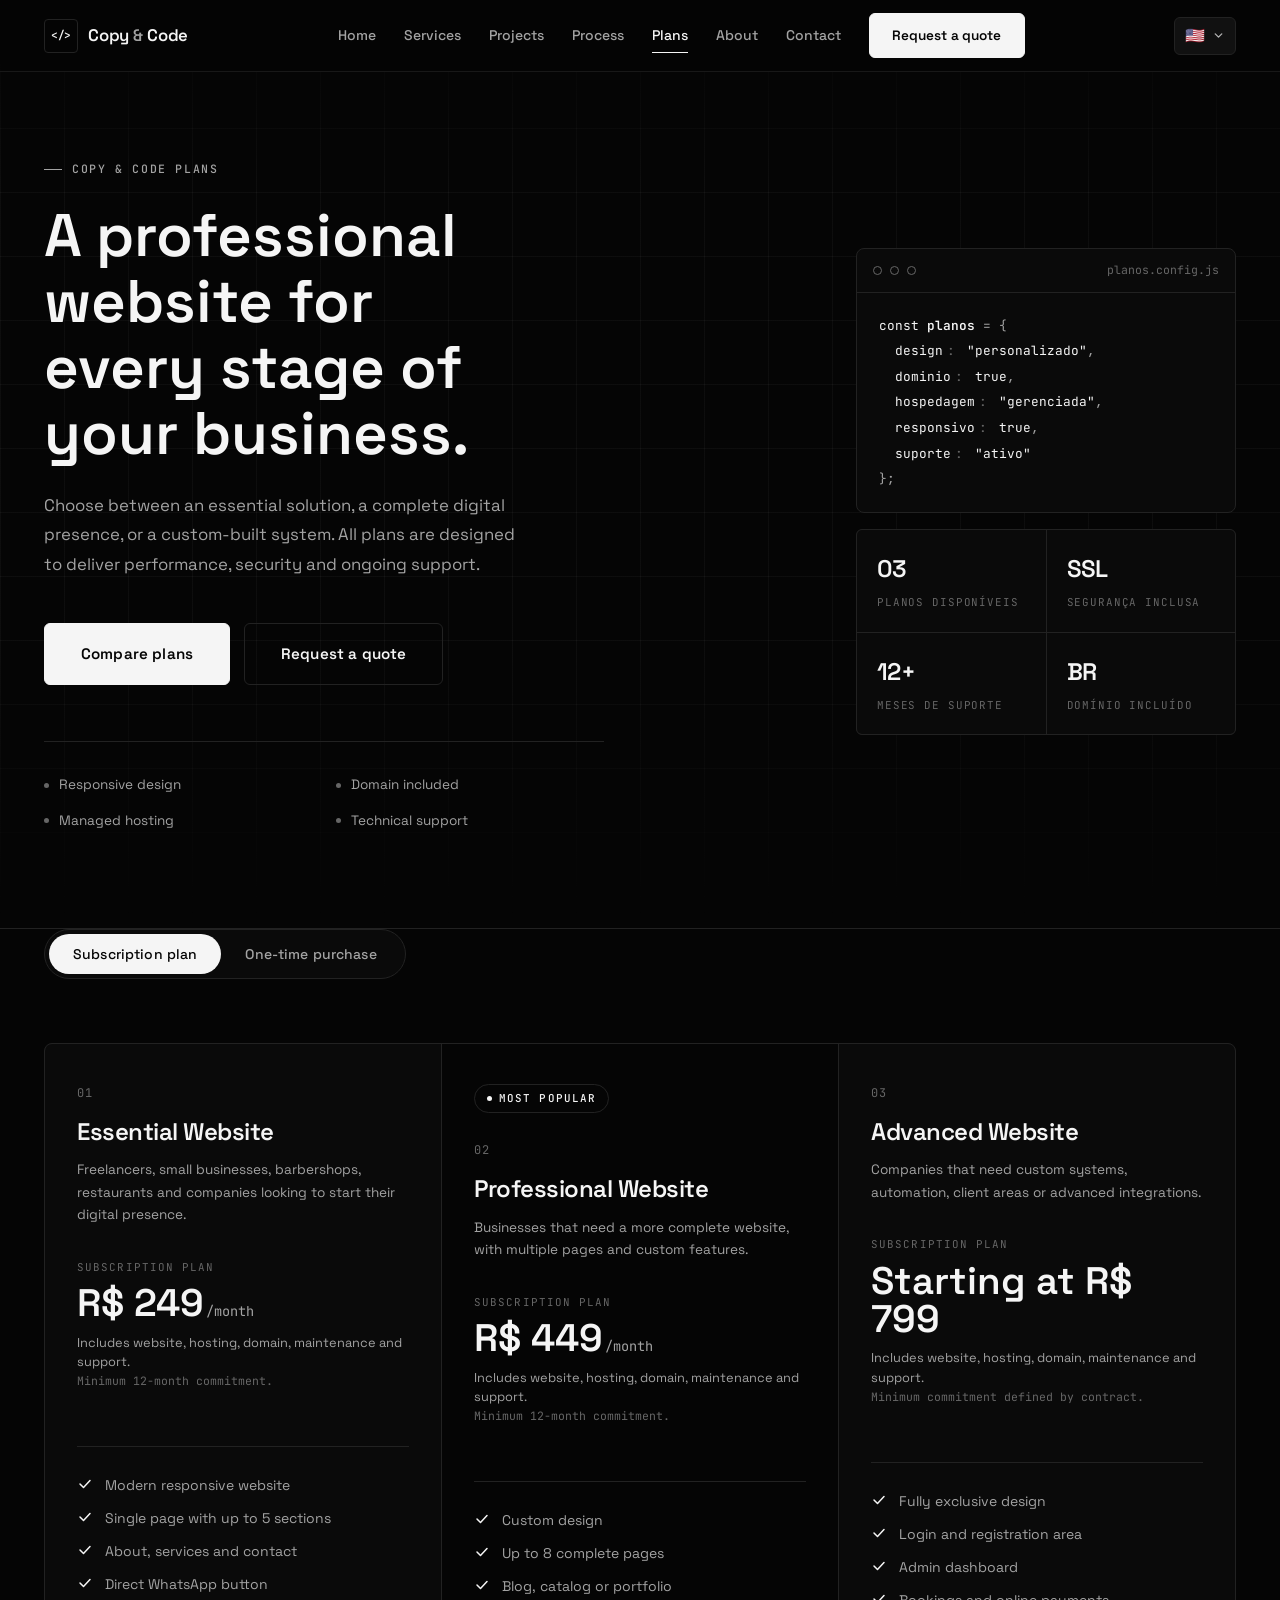
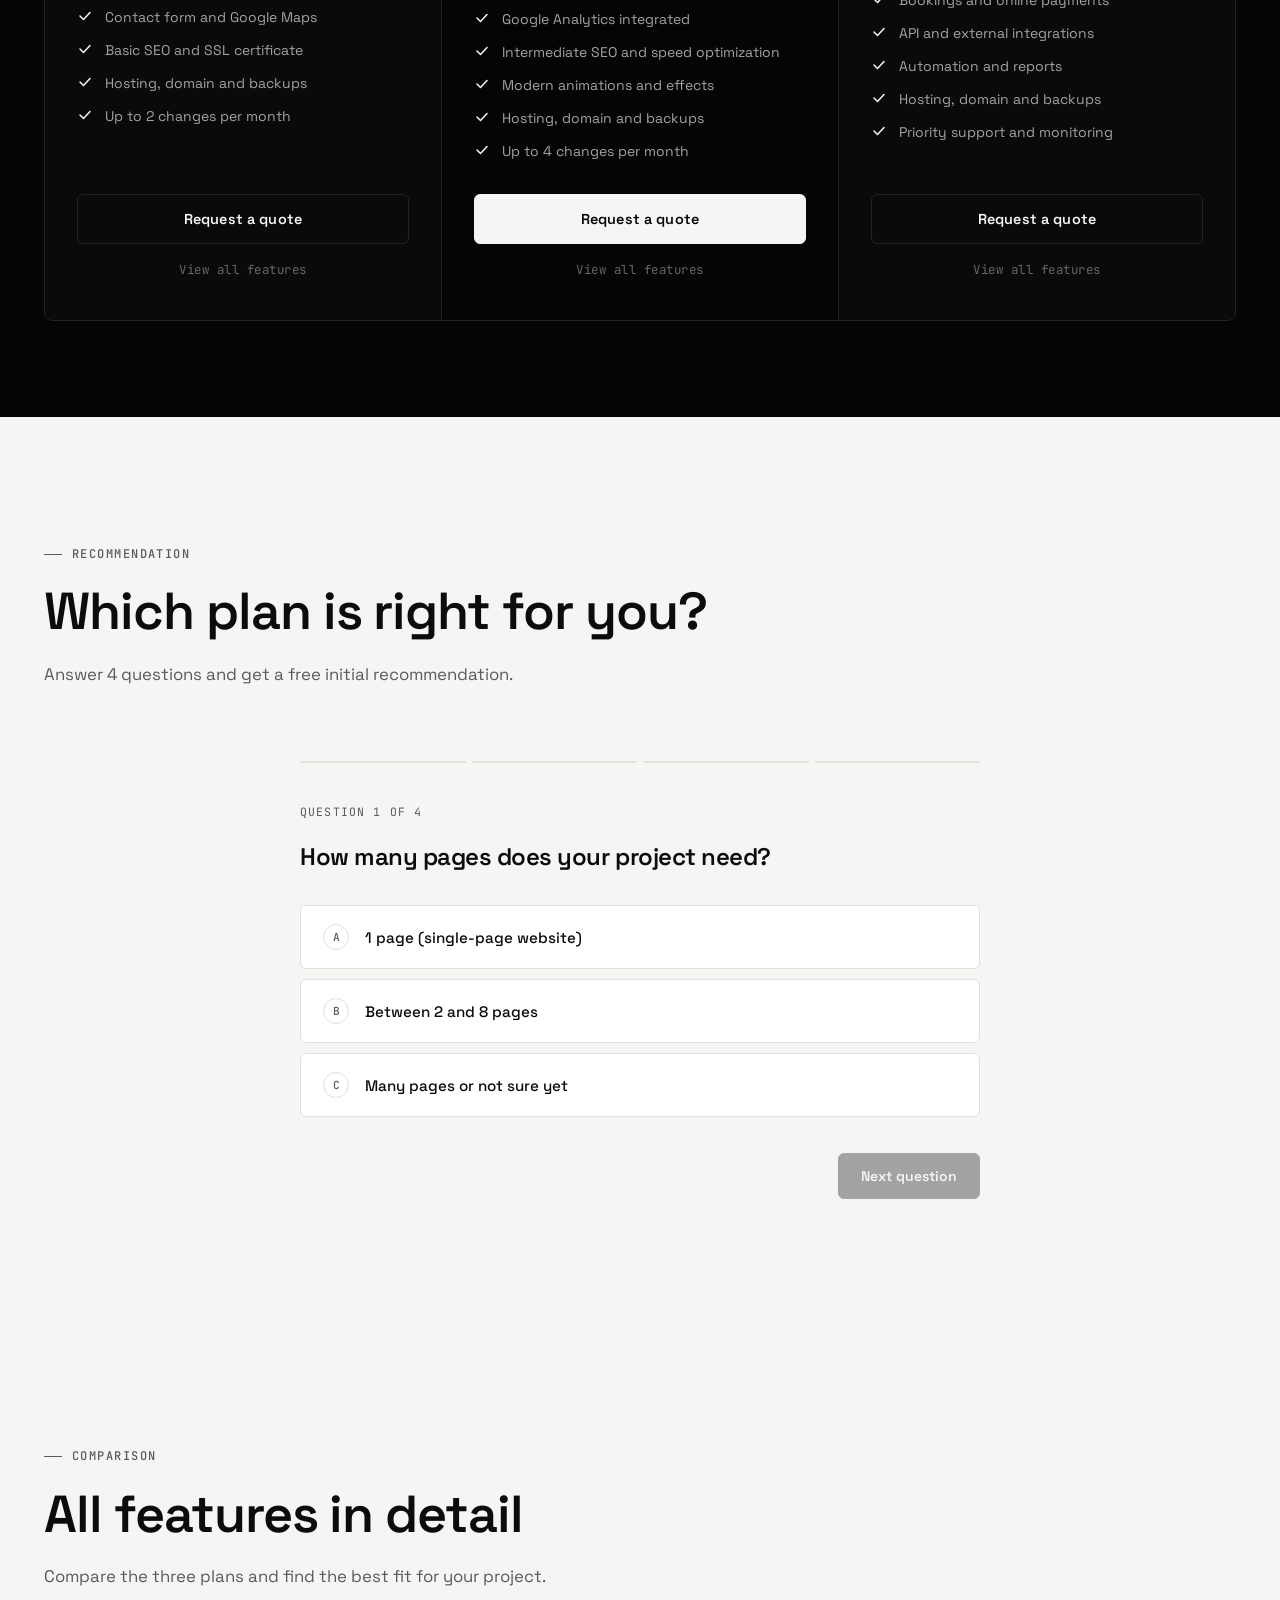
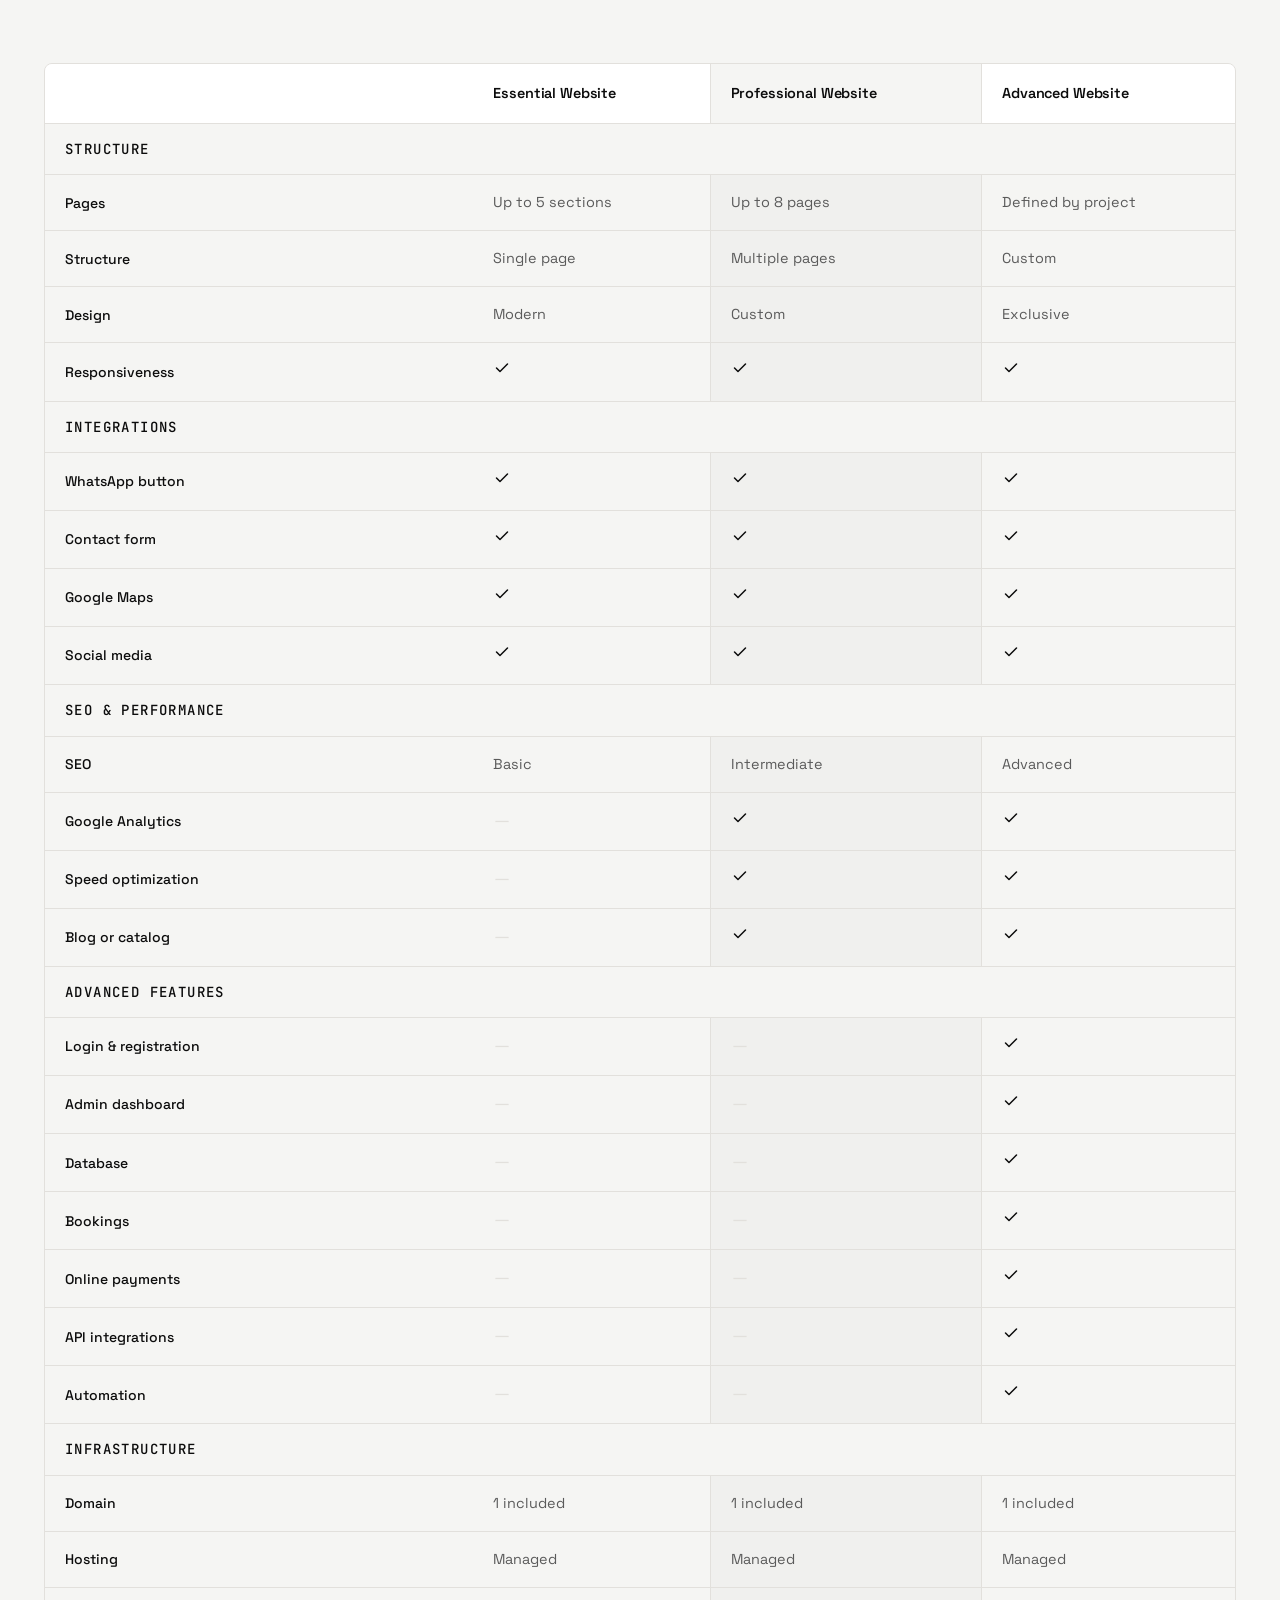
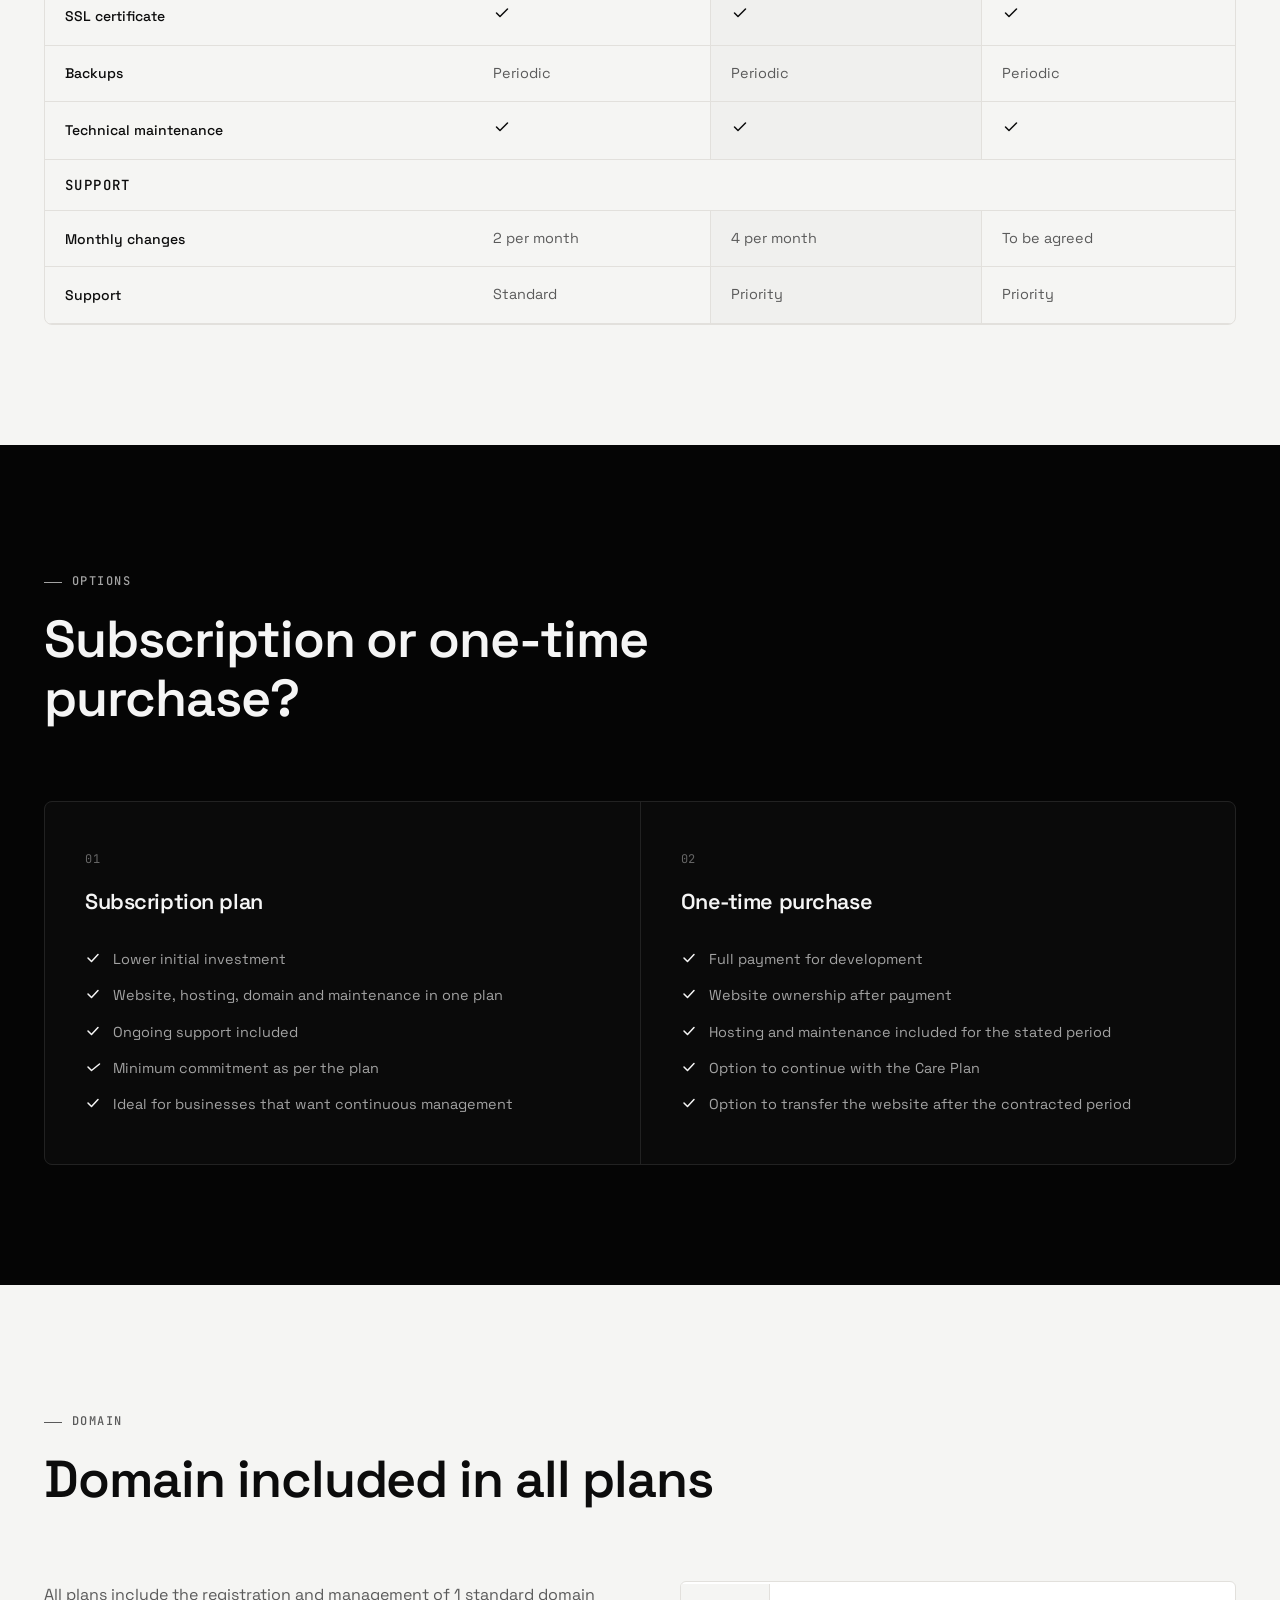
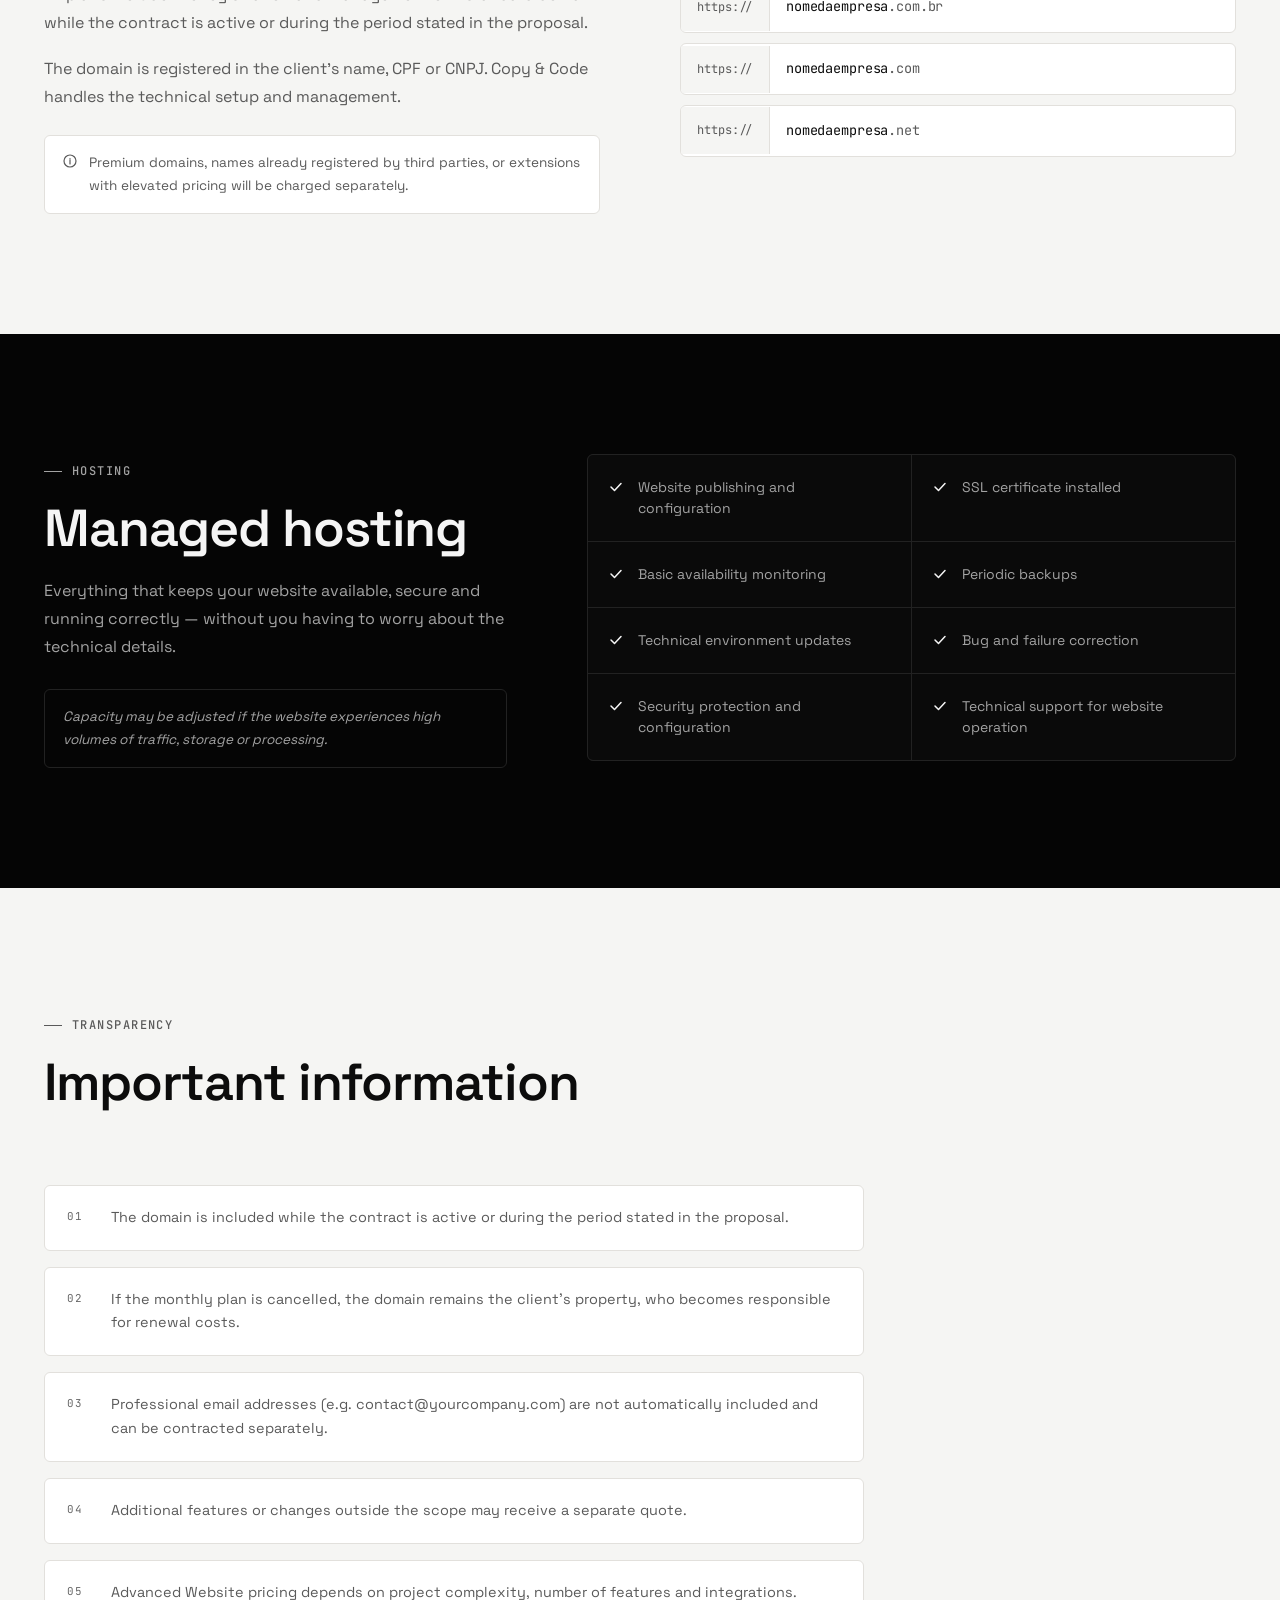
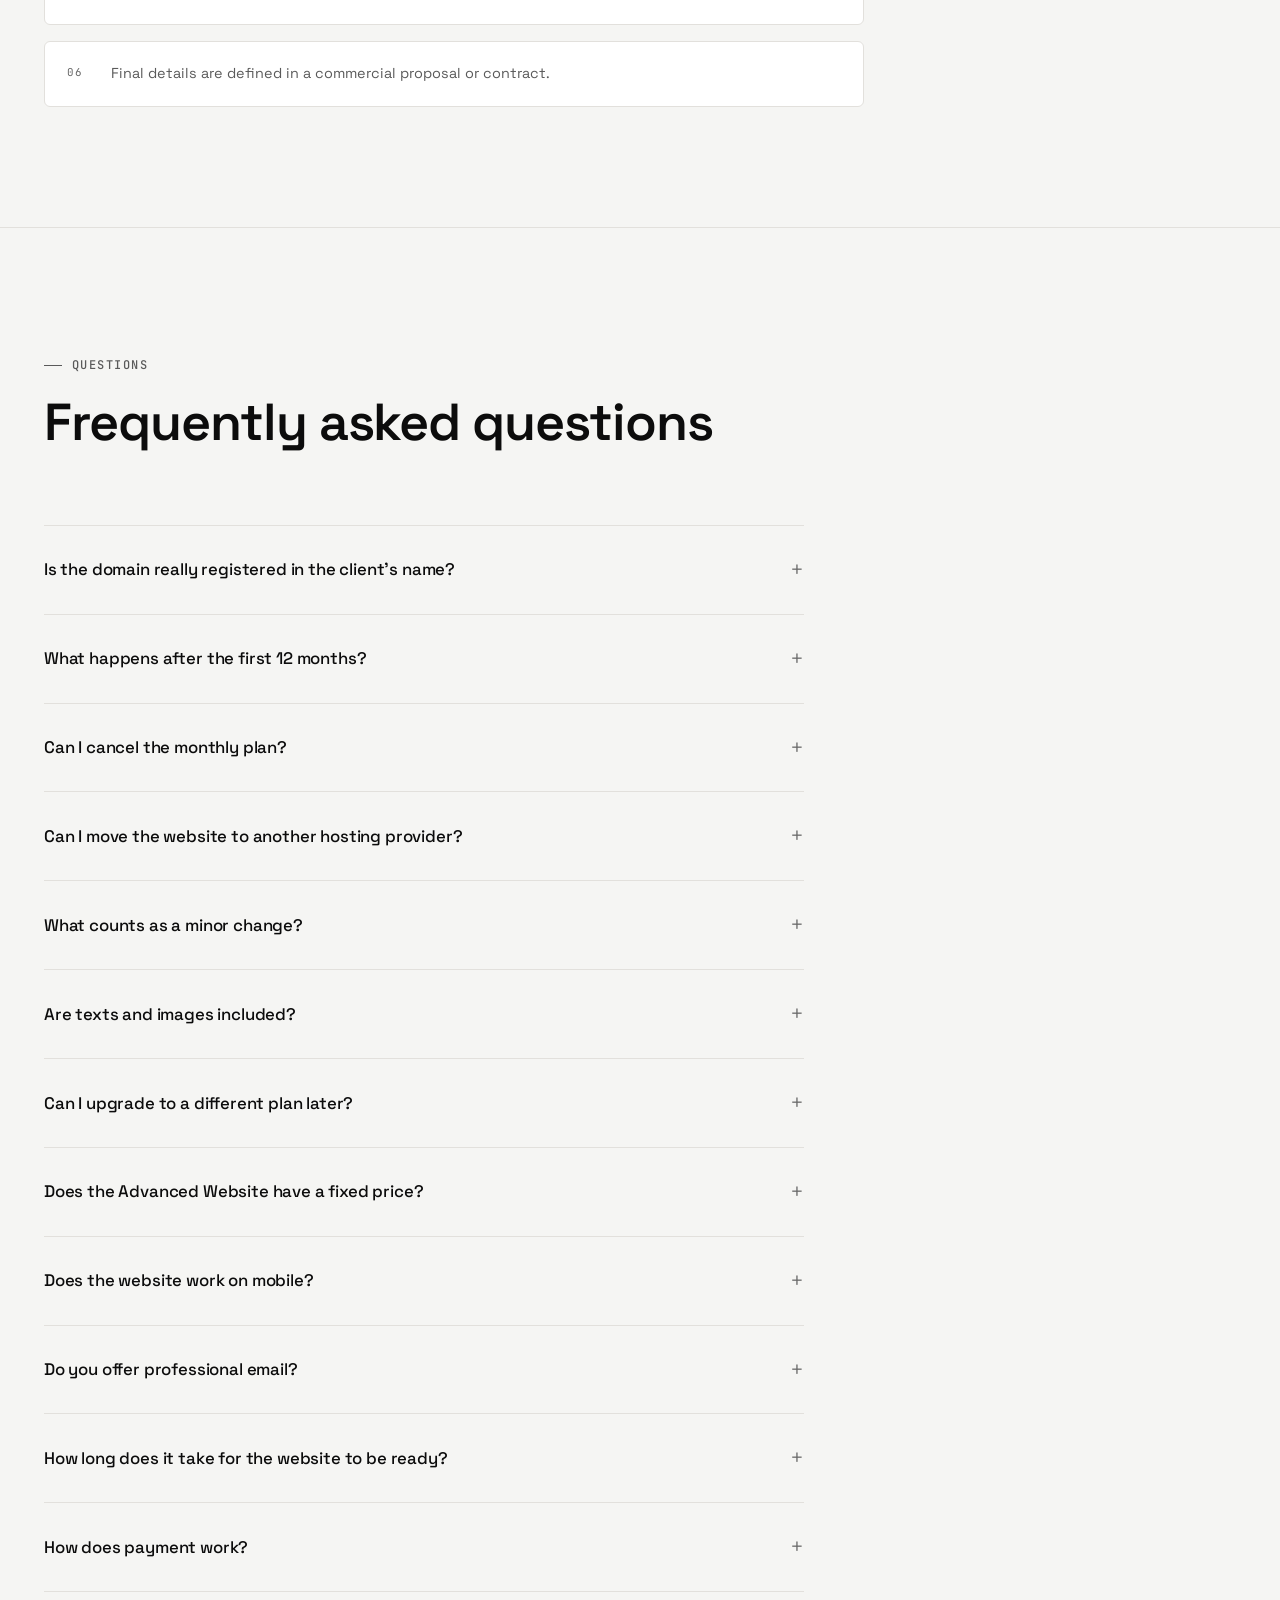
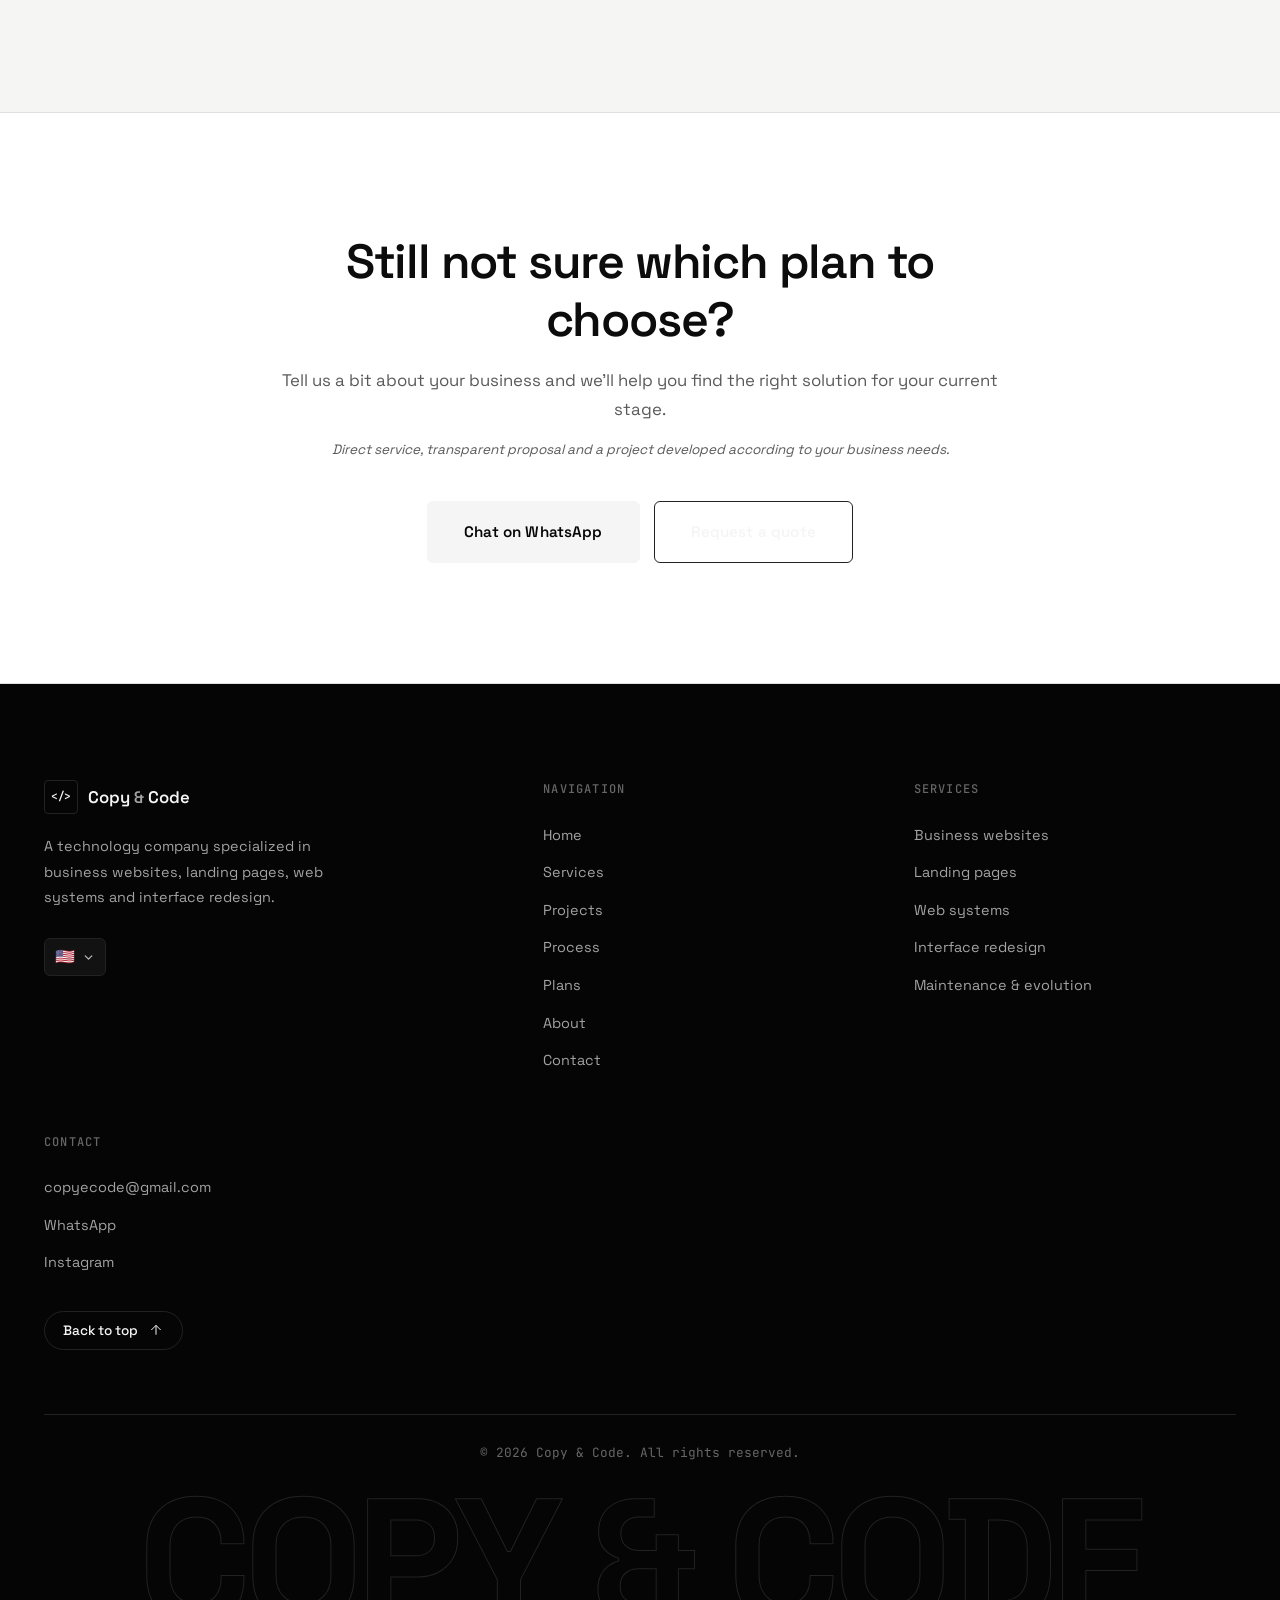
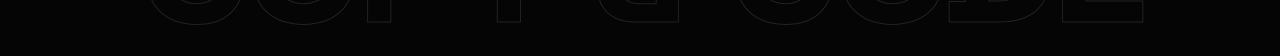
==== commit 22ce986c: "Improve mobile navigation and social previews" ====
--- a/planos.html
+++ b/planos.html
@@ -2,19 +2,19 @@
 <html lang="pt-BR">
 <head>
   <meta charset="UTF-8">
-  <meta name="viewport" content="width=device-width, initial-scale=1.0">
+  <meta name="viewport" content="width=device-width, initial-scale=1">
   <meta name="format-detection" content="telephone=no">
-  <meta name="description" content="Conheça os planos de criação de sites da Copy E Code. Sites profissionais com domínio, hospedagem, manutenção e suporte para empresas de diferentes tamanhos." id="metaDescription">
-  <meta name="keywords" content="planos de sites, criação de site, site profissional, Copy E Code, planos mensais, site sob medida">
-  <meta name="author" content="Copy E Code">
-  <meta property="og:title" content="Planos de Criação de Sites | Copy E Code" id="ogTitle">
-  <meta property="og:description" content="Conheça os planos de criação de sites da Copy E Code. Sites profissionais com domínio, hospedagem, manutenção e suporte." id="ogDescription">
+  <meta name="description" content="Conheça os planos de criação de sites da Copy &amp; Code. Sites profissionais com domínio, hospedagem, manutenção e suporte para empresas de diferentes tamanhos." id="metaDescription">
+  <meta name="keywords" content="planos de sites, criação de site, site profissional, Copy &amp; Code, planos mensais, site sob medida">
+  <meta name="author" content="Copy &amp; Code">
+  <meta property="og:title" content="Planos de Criação de Sites | Copy &amp; Code" id="ogTitle">
+  <meta property="og:description" content="Conheça os planos de criação de sites da Copy &amp; Code. Sites profissionais com domínio, hospedagem, manutenção e suporte." id="ogDescription">
   <meta property="og:type" content="website">
   <meta property="og:locale" content="pt_BR" id="ogLocale">
   <meta property="og:image" content="assets/favicon.png">
   <meta name="twitter:card" content="summary_large_image">
-  <meta name="twitter:title" content="Planos de Criação de Sites | Copy E Code" id="twitterTitle">
-  <meta name="twitter:description" content="Conheça os planos de criação de sites da Copy E Code. Sites profissionais com domínio, hospedagem, manutenção e suporte." id="twitterDescription">
+  <meta name="twitter:title" content="Planos de Criação de Sites | Copy &amp; Code" id="twitterTitle">
+  <meta name="twitter:description" content="Conheça os planos de criação de sites da Copy &amp; Code. Sites profissionais com domínio, hospedagem, manutenção e suporte." id="twitterDescription">
   <meta name="twitter:image" content="assets/favicon.png">
   <meta name="theme-color" content="#050505">
   <title id="pageTitle">Planos | COPY CODE</title>
@@ -23,7 +23,8 @@
   <link rel="apple-touch-icon" sizes="180x180" href="assets/favicon.png">
   <link rel="preconnect" href="https://fonts.googleapis.com">
   <link rel="preconnect" href="https://fonts.gstatic.com" crossorigin>
-  <link href="https://fonts.googleapis.com/css2?family=Space+Grotesk:wght@300;400;500;600;700&family=JetBrains+Mono:wght@400;500;600&display=swap" rel="stylesheet">
+  <link href="https://fonts.googleapis.com/css2?family=Space+Grotesk:wght@300;400;500;600;700&family=JetBrains+Mono:wght@400;500;600&display=swap" rel="stylesheet" media="print" onload="this.media='all'">
+  <noscript><link href="https://fonts.googleapis.com/css2?family=Space+Grotesk:wght@300;400;500;600;700&family=JetBrains+Mono:wght@400;500;600&display=swap" rel="stylesheet"></noscript>
   <link rel="stylesheet" href="css/styles.css">
   <link rel="stylesheet" href="css/plans.css">
 
@@ -31,7 +32,7 @@
   {
     "@context": "https://schema.org",
     "@type": "ProfessionalService",
-    "name": "Copy E Code",
+    "name": "Copy & Code",
     "description": "Desenvolvimento de sites profissionais, landing pages, sistemas web e redesign de interfaces.",
     "url": "https://copyecode.com.br/",
     "image": "assets/favicon.png",
@@ -78,12 +79,12 @@
   <!-- ========== HEADER ========== -->
   <header class="header" id="header">
     <div class="container header__inner">
-      <a href="index.html" class="header__logo" aria-label="Copy E Code — Página inicial">
+      <a href="index.html" class="header__logo" aria-label="Copy &amp; Code — Página inicial" data-i18n-aria-label="logoHomeLabel">
         <span class="header__logo-mark" aria-hidden="true">&lt;/&gt;</span>
-        <span class="header__logo-text">Copy<span class="header__logo-dot">E</span>Code</span>
+        <span class="header__logo-text">Copy <span class="header__logo-dot">&amp;</span> Code</span>
       </a>
 
-      <nav class="header__nav" id="nav" aria-label="Menu principal">
+      <nav class="header__nav" id="nav" aria-label="Menu principal" data-i18n-aria-label="mainMenuLabel">
         <a href="index.html#inicio" class="header__link" data-i18n="navHome">Início</a>
         <a href="index.html#servicos" class="header__link" data-i18n="navServices">Serviços</a>
         <a href="index.html#portfolio" class="header__link" data-i18n="navProjects">Projetos</a>
@@ -92,14 +93,29 @@
         <a href="index.html#sobre" class="header__link" data-i18n="navAbout">Sobre</a>
         <a href="index.html#contato" class="header__link" data-i18n="navContact">Contato</a>
 
-        <div class="header__lang" role="group" aria-label="Idioma / Language">
-          <button type="button" class="header__lang-btn" id="langPt" data-lang="pt-BR" aria-pressed="true">PT-BR</button>
-          <span class="header__lang-sep" aria-hidden="true">/</span>
-          <button type="button" class="header__lang-btn" id="langEn" data-lang="en" aria-pressed="false">EN</button>
-        </div>
-
         <a href="index.html#contato" class="btn btn--primary header__cta" data-i18n="navQuote">Solicitar orçamento</a>
       </nav>
+      <div class="header__overlay" id="navOverlay" aria-hidden="true" hidden></div>
+
+      <div class="header__lang language-switcher" data-language-switcher>
+        <button type="button" class="language-switcher__trigger" aria-label="Selecionar idioma" aria-haspopup="listbox" aria-expanded="false" data-lang-trigger>
+          <span class="language-switcher__flag" data-lang-active-flag aria-hidden="true">🇧🇷</span>
+          <span class="sr-only" data-lang-active-name>Português do Brasil</span>
+          <svg class="language-switcher__chevron" viewBox="0 0 16 16" fill="none" aria-hidden="true">
+            <path d="M4 6l4 4 4-4" stroke="currentColor" stroke-width="1.6" stroke-linecap="round" stroke-linejoin="round"/>
+          </svg>
+        </button>
+        <div class="language-switcher__menu" role="listbox" data-lang-menu hidden>
+          <button type="button" class="language-switcher__option" role="option" data-lang="pt-BR" aria-selected="true">
+            <span class="language-switcher__flag" aria-hidden="true">🇧🇷</span>
+            <span class="language-switcher__name" data-i18n="languagePortuguese">Português</span>
+          </button>
+          <button type="button" class="language-switcher__option" role="option" data-lang="en" aria-selected="false">
+            <span class="language-switcher__flag" aria-hidden="true">🇺🇸</span>
+            <span class="language-switcher__name" data-i18n="languageEnglish">English</span>
+          </button>
+        </div>
+      </div>
 
       <button class="header__menu-btn" id="menuBtn" type="button" aria-label="Abrir menu" aria-controls="nav" aria-expanded="false">
         <span></span>
@@ -117,7 +133,7 @@
       <div class="container plans-hero__inner">
 
         <div class="plans-hero__main">
-          <p class="plans-hero__label reveal" data-i18n="plansHeroLabel">PLANOS COPY E CODE</p>
+          <p class="plans-hero__label reveal" data-i18n="plansHeroLabel">PLANOS COPY &amp; CODE</p>
 
           <h1 class="plans-hero__title reveal" id="plans-hero-title" data-i18n="plansHeroTitle">
             Um site profissional para cada etapa do seu negócio.
@@ -220,7 +236,7 @@
         <div class="plan-cards" role="list" aria-label="Planos disponíveis">
 
           <!-- Plano 01: Essencial -->
-          <article class="plan-card reveal" role="listitem" aria-labelledby="plan-ess-name">
+          <article class="plan-card reveal" id="essencial" role="listitem" aria-labelledby="plan-ess-name">
             <span class="plan-card__number" aria-hidden="true">01</span>
             <h2 class="plan-card__name" id="plan-ess-name" data-i18n="planEssName">Site Essencial</h2>
             <p class="plan-card__public" data-i18n="planPublicEss">Profissionais autônomos, pequenos negócios, barbearias, restaurantes e empresas que precisam iniciar sua presença digital.</p>
@@ -298,7 +314,7 @@
           </article>
 
           <!-- Plano 02: Profissional (Destaque) -->
-          <article class="plan-card plan-card--featured reveal" role="listitem" aria-labelledby="plan-pro-name">
+          <article class="plan-card plan-card--featured reveal" id="profissional" role="listitem" aria-labelledby="plan-pro-name">
             <div class="plan-card__badge">
               <span class="plan-card__badge-dot" aria-hidden="true"></span>
               <span data-i18n="planPopularBadge">Mais escolhido</span>
@@ -378,7 +394,7 @@
           </article>
 
           <!-- Plano 03: Avançado -->
-          <article class="plan-card reveal" role="listitem" aria-labelledby="plan-adv-name">
+          <article class="plan-card reveal" id="avancado" role="listitem" aria-labelledby="plan-adv-name">
             <span class="plan-card__number" aria-hidden="true">03</span>
             <h2 class="plan-card__name" id="plan-adv-name" data-i18n="planAdvName">Site Avançado</h2>
             <p class="plan-card__public" data-i18n="planPublicAdv">Empresas que precisam de sistemas personalizados, automações, área de clientes ou integrações avançadas.</p>
@@ -1055,7 +1071,7 @@
         <div class="domain__inner reveal">
           <div class="domain__content">
             <p class="domain__text" data-i18n="domainText1">Os planos incluem o registro e a administração de 1 domínio padrão enquanto o contrato estiver ativo ou durante o período informado na proposta.</p>
-            <p class="domain__text" data-i18n="domainText2">O domínio é registrado no nome, CPF ou CNPJ do cliente. A Copy E Code cuida da configuração e administração técnica.</p>
+            <p class="domain__text" data-i18n="domainText2">O domínio é registrado no nome, CPF ou CNPJ do cliente. A Copy &amp; Code cuida da configuração e administração técnica.</p>
             <div class="domain__note" role="note">
               <svg class="domain__note-icon" viewBox="0 0 14 14" fill="none" aria-hidden="true"><circle cx="7" cy="7" r="6" stroke="currentColor" stroke-width="1.2"/><path d="M7 6v4M7 4.5v.5" stroke="currentColor" stroke-width="1.2" stroke-linecap="round"/></svg>
               <span data-i18n="domainNote">Domínios premium, nomes já registrados por terceiros ou extensões com valor elevado serão cobrados separadamente.</span>
@@ -1178,12 +1194,12 @@
 
           <details class="faq-item">
             <summary class="faq-item__question" data-i18n="plansFaq1Q">O domínio realmente fica no nome do cliente?</summary>
-            <div class="faq-item__answer" data-i18n="plansFaq1A">Sim. O domínio é registrado no nome, CPF ou CNPJ do cliente. A Copy E Code cuida da configuração técnica durante a vigência do plano.</div>
+            <div class="faq-item__answer" data-i18n="plansFaq1A">Sim. O domínio é registrado no nome, CPF ou CNPJ do cliente. A Copy &amp; Code cuida da configuração técnica durante a vigência do plano.</div>
           </details>
 
           <details class="faq-item">
             <summary class="faq-item__question" data-i18n="plansFaq2Q">O que acontece depois dos primeiros 12 meses?</summary>
-            <div class="faq-item__answer" data-i18n="plansFaq2A">Após os primeiros 12 meses, o cliente pode contratar o Plano de Cuidados da Copy E Code ou transferir o site para outra hospedagem. As condições são definidas na proposta comercial.</div>
+            <div class="faq-item__answer" data-i18n="plansFaq2A">Após os primeiros 12 meses, o cliente pode contratar o Plano de Cuidados da Copy &amp; Code ou transferir o site para outra hospedagem. As condições são definidas na proposta comercial.</div>
           </details>
 
           <details class="faq-item">
@@ -1276,15 +1292,29 @@
     <div class="container">
       <div class="footer__top">
         <div class="footer__brand">
-          <a href="index.html" class="footer__logo" aria-label="Copy E Code — Página inicial">
+          <a href="index.html" class="footer__logo" aria-label="Copy &amp; Code — Página inicial" data-i18n-aria-label="logoHomeLabel">
             <span class="header__logo-mark" aria-hidden="true">&lt;/&gt;</span>
-            <span class="header__logo-text">Copy<span class="header__logo-dot">E</span>Code</span>
+            <span class="header__logo-text">Copy <span class="header__logo-dot">&amp;</span> Code</span>
           </a>
           <p class="footer__desc" data-i18n="footerDesc">Empresa de tecnologia especializada em sites profissionais, landing pages, sistemas web e redesign de interfaces.</p>
-          <div class="header__lang header__lang--footer" role="group" aria-label="Idioma / Language">
-            <button type="button" class="header__lang-btn" id="langPtFooter" data-lang="pt-BR" aria-pressed="true">PT-BR</button>
-            <span class="header__lang-sep" aria-hidden="true">/</span>
-            <button type="button" class="header__lang-btn" id="langEnFooter" data-lang="en" aria-pressed="false">EN</button>
+          <div class="header__lang header__lang--footer language-switcher" data-language-switcher>
+            <button type="button" class="language-switcher__trigger" aria-label="Selecionar idioma" aria-haspopup="listbox" aria-expanded="false" data-lang-trigger>
+              <span class="language-switcher__flag" data-lang-active-flag aria-hidden="true">🇧🇷</span>
+              <span class="sr-only" data-lang-active-name>Português do Brasil</span>
+              <svg class="language-switcher__chevron" viewBox="0 0 16 16" fill="none" aria-hidden="true">
+                <path d="M4 6l4 4 4-4" stroke="currentColor" stroke-width="1.6" stroke-linecap="round" stroke-linejoin="round"/>
+              </svg>
+            </button>
+            <div class="language-switcher__menu" role="listbox" data-lang-menu hidden>
+              <button type="button" class="language-switcher__option" role="option" data-lang="pt-BR" aria-selected="true">
+                <span class="language-switcher__flag" aria-hidden="true">🇧🇷</span>
+                <span class="language-switcher__name" data-i18n="languagePortuguese">Português</span>
+              </button>
+              <button type="button" class="language-switcher__option" role="option" data-lang="en" aria-selected="false">
+                <span class="language-switcher__flag" aria-hidden="true">🇺🇸</span>
+                <span class="language-switcher__name" data-i18n="languageEnglish">English</span>
+              </button>
+            </div>
           </div>
         </div>
 
@@ -1327,10 +1357,10 @@
       </div>
 
       <div class="footer__bottom">
-        <p><span data-i18n="footerRights">&copy; <span id="footerYear">2026</span> Copy E Code. Todos os direitos reservados.</span></p>
+        <p><span data-i18n="footerRights">&copy; <span id="footerYear">2026</span> Copy &amp; Code. Todos os direitos reservados.</span></p>
       </div>
 
-      <div class="footer__signature" aria-hidden="true">COPY E CODE</div>
+      <div class="footer__signature" aria-hidden="true">COPY &amp; CODE</div>
     </div>
   </footer>
 
--- a/css/styles.css
+++ b/css/styles.css
@@ -48,11 +48,16 @@
 }
 
 html {
+  width: 100%;
+  max-width: 100%;
   scroll-behavior: smooth;
-  scroll-padding-top: var(--header-height);
+  scroll-padding-top: calc(var(--header-height) + 16px);
 }
 
 body {
+  width: 100%;
+  max-width: 100%;
+  margin: 0;
   font-family: var(--font-display);
   font-size: 16px;
   line-height: 1.6;
@@ -72,9 +77,17 @@
   overflow: hidden;
 }
 
-img {
+img,
+video,
+svg,
+canvas {
   max-width: 100%;
+  height: auto;
   display: block;
+}
+
+section[id] {
+  scroll-margin-top: calc(var(--header-height) + 16px);
 }
 
 a {
@@ -109,10 +122,10 @@
 
 /* --- Utilitarios --- */
 .container {
-  width: 100%;
-  max-width: var(--container-max);
-  margin: 0 auto;
-  padding: 0 var(--container-pad);
+  width: min(calc(100% - (var(--container-pad) * 2)), calc(var(--container-max) - (var(--container-pad) * 2)));
+  max-width: 100%;
+  margin-inline: auto;
+  padding: 0;
 }
 
 .skip-link {
@@ -134,6 +147,18 @@
   transform: translateY(0);
 }
 
+.sr-only {
+  position: absolute;
+  width: 1px;
+  height: 1px;
+  padding: 0;
+  margin: -1px;
+  overflow: hidden;
+  clip: rect(0, 0, 0, 0);
+  white-space: nowrap;
+  border: 0;
+}
+
 .section {
   padding: 120px 0;
 }
@@ -174,6 +199,7 @@
   letter-spacing: -0.02em;
   line-height: 1.15;
   margin-bottom: 18px;
+  overflow-wrap: anywhere;
 }
 
 .section-subtitle {
@@ -198,6 +224,7 @@
   align-items: center;
   justify-content: center;
   gap: 10px;
+  min-height: 44px;
   padding: 15px 28px;
   font-family: var(--font-display);
   font-size: 0.9rem;
@@ -205,6 +232,7 @@
   letter-spacing: 0.01em;
   border-radius: var(--radius-md);
   border: 1px solid transparent;
+  text-align: center;
   transition: background-color var(--transition-fast), border-color var(--transition-fast),
     color var(--transition-fast), transform var(--transition-fast);
   white-space: nowrap;
@@ -329,16 +357,33 @@
   background: var(--text-dark);
 }
 
-.header--light .header__lang-btn {
+.header--light .language-switcher__trigger {
+  color: var(--text-dark);
+  background: rgba(12, 12, 12, 0.04);
+  border-color: var(--border-light);
+}
+
+.header--light .language-switcher__trigger:hover,
+.header--light .language-switcher.is-open .language-switcher__trigger {
+  border-color: var(--text-dark-2);
+  background: rgba(12, 12, 12, 0.07);
+}
+
+.header--light .language-switcher__menu {
+  background: var(--bg-light-2);
+  border-color: var(--border-light);
+  box-shadow: 0 16px 36px rgba(12, 12, 12, 0.12);
+}
+
+.header--light .language-switcher__option {
   color: var(--text-dark-2);
 }
 
-.header--light .header__lang-btn[aria-pressed="true"] {
+.header--light .language-switcher__option:hover,
+.header--light .language-switcher__option:focus-visible,
+.header--light .language-switcher__option[aria-selected="true"] {
   color: var(--text-dark);
-}
-
-.header--light .header__lang-sep {
-  color: var(--border-light);
+  background: rgba(12, 12, 12, 0.06);
 }
 
 .header--light .header__cta {
@@ -369,6 +414,7 @@
   letter-spacing: -0.01em;
   color: var(--white);
   flex-shrink: 0;
+  min-width: 0;
 }
 
 .header__logo-mark {
@@ -388,6 +434,7 @@
 
 .header__logo-text {
   font-family: var(--font-display);
+  white-space: nowrap;
 }
 
 .header__logo-dot {
@@ -398,6 +445,10 @@
   display: flex;
   align-items: center;
   gap: 28px;
+}
+
+.header__overlay {
+  display: none;
 }
 
 .header__link {
@@ -430,34 +481,95 @@
 
 /* --- Seletor de idioma --- */
 .header__lang {
+  position: relative;
   display: inline-flex;
   align-items: center;
-  gap: 8px;
-  font-family: var(--font-mono);
-  font-size: 0.75rem;
-  letter-spacing: 0.04em;
-}
-
-.header__lang-btn {
+  flex-shrink: 0;
+}
+
+.language-switcher__trigger {
+  display: inline-flex;
+  align-items: center;
+  justify-content: center;
+  gap: 7px;
+  min-width: 54px;
+  height: 38px;
+  padding: 0 10px;
+  color: var(--white);
+  background: rgba(245, 245, 245, 0.05);
+  border: 1px solid var(--border);
+  border-radius: var(--radius-md);
+  transition: background-color var(--transition-fast), border-color var(--transition-fast), color var(--transition-fast);
+}
+
+.language-switcher__trigger:hover,
+.language-switcher.is-open .language-switcher__trigger {
+  background: rgba(245, 245, 245, 0.09);
+  border-color: var(--disabled);
+}
+
+.language-switcher__flag {
+  display: inline-flex;
+  align-items: center;
+  justify-content: center;
+  width: 20px;
+  height: 20px;
+  font-size: 1rem;
+  line-height: 1;
+}
+
+.language-switcher__chevron {
+  width: 13px;
+  height: 13px;
+  color: currentColor;
+  opacity: 0.72;
+  transition: transform var(--transition-fast);
+}
+
+.language-switcher.is-open .language-switcher__chevron {
+  transform: rotate(180deg);
+}
+
+.language-switcher__menu {
+  position: absolute;
+  top: calc(100% + 8px);
+  right: 0;
+  z-index: 1200;
+  display: flex;
+  flex-direction: column;
+  gap: 4px;
+  min-width: 142px;
+  padding: 6px;
+  background: var(--bg-2);
+  border: 1px solid var(--border);
+  border-radius: var(--radius-md);
+  box-shadow: 0 18px 40px rgba(0, 0, 0, 0.36);
+}
+
+.language-switcher__option {
+  display: flex;
+  align-items: center;
+  gap: 10px;
+  width: 100%;
+  min-height: 38px;
+  padding: 8px 10px;
   color: var(--text-2);
-  font-family: var(--font-mono);
-  font-size: 0.75rem;
+  border-radius: var(--radius-sm);
+  font-size: 0.84rem;
   font-weight: 500;
-  letter-spacing: 0.04em;
-  padding: 4px 2px;
-  transition: color var(--transition-fast);
-}
-
-.header__lang-btn[aria-pressed="true"] {
+  text-align: left;
+  transition: background-color var(--transition-fast), color var(--transition-fast);
+}
+
+.language-switcher__option:hover,
+.language-switcher__option:focus-visible,
+.language-switcher__option[aria-selected="true"] {
   color: var(--white);
-}
-
-.header__lang-btn:hover {
-  color: var(--white);
-}
-
-.header__lang-sep {
-  color: var(--border);
+  background: rgba(245, 245, 245, 0.08);
+}
+
+.language-switcher__name {
+  white-space: nowrap;
 }
 
 .header__cta {
@@ -501,7 +613,7 @@
 .hero {
   position: relative;
   min-height: 100vh;
-  min-height: 100dvh;
+  min-height: 100svh;
   display: flex;
   align-items: center;
   background: var(--bg);
@@ -529,6 +641,11 @@
   align-items: center;
 }
 
+.hero__main,
+.hero__aside {
+  min-width: 0;
+}
+
 .hero__eyebrow {
   display: inline-flex;
   align-items: center;
@@ -566,9 +683,10 @@
 .hero__title {
   font-size: clamp(2.5rem, 6vw, 4.5rem);
   font-weight: 600;
-  letter-spacing: -0.02em;
+  letter-spacing: 0;
   line-height: 1.1;
   margin-bottom: 28px;
+  text-wrap: balance;
 }
 
 .hero__title-accent {
@@ -735,6 +853,7 @@
 }
 
 .impact__marquee {
+  --marquee-gap: clamp(36px, 6vw, 72px);
   border-top: 1px solid var(--border-light);
   overflow: hidden;
   white-space: nowrap;
@@ -742,8 +861,8 @@
 }
 
 .impact__marquee-track {
-  display: inline-flex;
-  gap: 56px;
+  display: flex;
+  width: max-content;
   font-family: var(--font-mono);
   font-size: 0.85rem;
   letter-spacing: 0.1em;
@@ -753,7 +872,17 @@
   will-change: transform;
 }
 
-.impact__marquee-track span {
+.impact__marquee-group {
+  display: flex;
+  align-items: center;
+  justify-content: space-around;
+  gap: var(--marquee-gap);
+  min-width: 100vw;
+  padding-right: var(--marquee-gap);
+  flex: 0 0 auto;
+}
+
+.impact__marquee-group span {
   flex-shrink: 0;
 }
 
@@ -1125,6 +1254,16 @@
   align-items: start;
 }
 
+.about__content,
+.about__visual,
+.about__code-window,
+.contact__grid > *,
+.portfolio-card,
+.process-step,
+.plans-preview__card {
+  min-width: 0;
+}
+
 .about__text {
   color: var(--text-2);
   margin-bottom: 22px;
@@ -1418,7 +1557,7 @@
   width: 100%;
   padding: 14px 16px;
   font-family: inherit;
-  font-size: 0.9rem;
+  font-size: 1rem;
   color: var(--white);
   background: var(--bg);
   border: 1px solid var(--border);
@@ -1760,6 +1899,323 @@
 }
 
 /* ============================================================
+   PLANS PREVIEW — seção resumida na página inicial
+   ============================================================ */
+.plans-preview__grid {
+  display: grid;
+  grid-template-columns: repeat(3, 1fr);
+  gap: 1px;
+  background-color: var(--border-light);
+  border: 1px solid var(--border-light);
+}
+
+.plans-preview__card {
+  background: var(--bg-light-2);
+  padding: 40px 36px;
+  display: flex;
+  flex-direction: column;
+  position: relative;
+  transition: transform var(--transition), box-shadow var(--transition), border-color var(--transition);
+}
+
+.plans-preview__card:hover {
+  transform: translateY(-5px);
+  box-shadow: 0 12px 32px rgba(0, 0, 0, 0.07);
+  z-index: 1;
+}
+
+.plans-preview__card--featured {
+  background: var(--bg);
+  color: var(--white);
+}
+
+.plans-preview__card--featured:hover {
+  box-shadow: 0 12px 32px rgba(0, 0, 0, 0.28);
+}
+
+.plans-preview__badge {
+  display: inline-flex;
+  align-items: center;
+  gap: 7px;
+  font-family: var(--font-mono);
+  font-size: 0.65rem;
+  font-weight: 600;
+  letter-spacing: 0.12em;
+  text-transform: uppercase;
+  color: var(--white);
+  margin-bottom: 20px;
+}
+
+.plans-preview__badge-dot {
+  display: inline-block;
+  width: 6px;
+  height: 6px;
+  border-radius: 50%;
+  background: var(--white);
+}
+
+.plans-preview__num {
+  font-family: var(--font-mono);
+  font-size: 0.75rem;
+  font-weight: 500;
+  color: var(--text-dark-2);
+  letter-spacing: 0.06em;
+  margin-bottom: 12px;
+  display: block;
+  transition: opacity var(--transition-fast);
+}
+
+.plans-preview__card--featured .plans-preview__num {
+  color: var(--text-2);
+}
+
+.plans-preview__card:hover .plans-preview__num {
+  opacity: 0.55;
+}
+
+.plans-preview__name {
+  font-size: 1.3rem;
+  font-weight: 600;
+  letter-spacing: -0.01em;
+  margin-bottom: 14px;
+  color: var(--text-dark);
+}
+
+.plans-preview__card--featured .plans-preview__name {
+  color: var(--white);
+}
+
+.plans-preview__desc {
+  font-size: 0.9rem;
+  color: var(--text-dark-2);
+  line-height: 1.65;
+  margin-bottom: 28px;
+}
+
+.plans-preview__card--featured .plans-preview__desc {
+  color: var(--text-2);
+}
+
+.plans-preview__price-block {
+  margin-bottom: 24px;
+}
+
+.plans-preview__price-row {
+  display: flex;
+  align-items: baseline;
+  gap: 4px;
+  margin-bottom: 6px;
+}
+
+.plans-preview__amount {
+  font-size: 1.9rem;
+  font-weight: 700;
+  letter-spacing: -0.02em;
+  color: var(--text-dark);
+  line-height: 1;
+}
+
+.plans-preview__card--featured .plans-preview__amount {
+  color: var(--white);
+}
+
+.plans-preview__period {
+  font-size: 0.9rem;
+  color: var(--text-dark-2);
+}
+
+.plans-preview__card--featured .plans-preview__period {
+  color: var(--text-2);
+}
+
+.plans-preview__info {
+  font-family: var(--font-mono);
+  font-size: 0.72rem;
+  color: var(--text-dark-2);
+  letter-spacing: 0.02em;
+}
+
+.plans-preview__card--featured .plans-preview__info {
+  color: var(--text-2);
+}
+
+.plans-preview__divider {
+  width: 100%;
+  height: 1px;
+  background: var(--border-light);
+  margin-bottom: 24px;
+}
+
+.plans-preview__card--featured .plans-preview__divider {
+  background: var(--border);
+}
+
+.plans-preview__feats {
+  list-style: none;
+  margin-bottom: 24px;
+  flex: 1;
+}
+
+.plans-preview__feats li {
+  font-size: 0.88rem;
+  color: var(--text-dark-2);
+  line-height: 1.5;
+  padding: 6px 0;
+  border-bottom: 1px solid var(--border-light);
+  display: flex;
+  align-items: center;
+  gap: 10px;
+}
+
+.plans-preview__feats li::before {
+  content: '';
+  display: inline-block;
+  width: 4px;
+  height: 4px;
+  border-radius: 50%;
+  background: var(--text-dark-2);
+  flex-shrink: 0;
+}
+
+.plans-preview__card--featured .plans-preview__feats li {
+  color: var(--text-2);
+  border-bottom-color: var(--border);
+}
+
+.plans-preview__card--featured .plans-preview__feats li::before {
+  background: var(--text-2);
+}
+
+.plans-preview__one-time {
+  font-family: var(--font-mono);
+  font-size: 0.75rem;
+  color: var(--text-dark-2);
+  letter-spacing: 0.02em;
+  margin-bottom: 24px;
+}
+
+.plans-preview__card--featured .plans-preview__one-time {
+  color: var(--text-2);
+}
+
+/* CTA do card — em seção clara, herda os estilos de seção clara */
+.plans-preview__cta {
+  width: 100%;
+  justify-content: center;
+}
+
+/* Featured card: forçar estilo de seção escura para os botões */
+.plans-preview__card--featured .btn--primary {
+  background: var(--white);
+  color: var(--bg);
+  border-color: var(--white);
+}
+
+.plans-preview__card--featured .btn--primary:hover {
+  background: var(--text-2);
+  border-color: var(--text-2);
+}
+
+.plans-preview__card--featured .btn--outline {
+  color: var(--white);
+  border-color: var(--border);
+}
+
+.plans-preview__card--featured .btn--outline:hover {
+  background: rgba(245, 245, 245, 0.06);
+  border-color: var(--text-2);
+}
+
+/* Rodapé da seção */
+.plans-preview__footer {
+  margin-top: 56px;
+  padding-top: 48px;
+  border-top: 1px solid var(--border-light);
+  display: flex;
+  flex-direction: column;
+  align-items: center;
+  gap: 20px;
+  text-align: center;
+}
+
+.plans-preview__footer-text {
+  font-size: 1rem;
+  color: var(--text-dark-2);
+  max-width: 480px;
+  line-height: 1.6;
+}
+
+.plans-preview__footer-note {
+  font-size: 0.82rem;
+  color: var(--text-dark-2);
+  font-family: var(--font-mono);
+  letter-spacing: 0.02em;
+  max-width: 560px;
+  line-height: 1.6;
+}
+
+/* Stagger reveal para os cards */
+.plans-preview__grid .reveal:nth-child(1) { transition-delay: 0.1s; }
+.plans-preview__grid .reveal:nth-child(2) { transition-delay: 0.2s; }
+.plans-preview__grid .reveal:nth-child(3) { transition-delay: 0.3s; }
+.plans-preview__footer.reveal { transition-delay: 0.4s; }
+
+/* ============================================================
+   PORTFOLIO — imagem real nos cards
+   ============================================================ */
+.portfolio-card__image {
+  position: absolute;
+  inset: 0;
+  width: 100%;
+  height: 100%;
+  object-fit: cover;
+  filter: grayscale(1) contrast(0.92);
+  transform: scale(1);
+  transition: transform 0.5s var(--ease), filter 0.5s var(--ease);
+}
+
+.portfolio-card:hover .portfolio-card__image {
+  transform: scale(1.035);
+  filter: grayscale(0.3) contrast(1.04);
+}
+
+/* Quando card tem imagem: ocultar pseudo-placeholder e reposicionar índice */
+.portfolio-card__preview.has-image {
+  padding: 0;
+}
+
+.portfolio-card__preview.has-image::after {
+  display: none;
+}
+
+.portfolio-card__preview.has-image .portfolio-card__index {
+  position: absolute;
+  top: 14px;
+  right: 14px;
+  z-index: 2;
+  background: rgba(5, 5, 5, 0.55);
+  padding: 3px 8px;
+  border-radius: var(--radius-sm);
+}
+
+/* ============================================================
+   MODAL — imagem do projeto
+   ============================================================ */
+.modal__image-wrap {
+  margin-bottom: 20px;
+  border-radius: var(--radius-sm);
+  overflow: hidden;
+  aspect-ratio: 16 / 9;
+}
+
+.modal__image {
+  width: 100%;
+  height: 100%;
+  object-fit: cover;
+  display: block;
+}
+
+/* ============================================================
    REVEAL
    ============================================================ */
 .reveal {
@@ -1805,6 +2261,14 @@
 }
 
 @media (max-width: 1024px) {
+  .plans-preview__grid {
+    grid-template-columns: 1fr 1fr;
+  }
+
+  .plans-preview__card:nth-child(3) {
+    grid-column: span 2;
+  }
+
   .hero__content {
     grid-template-columns: 1fr;
     gap: 56px;
@@ -1853,57 +2317,170 @@
 }
 
 @media (max-width: 860px) {
+  .header {
+    min-height: var(--header-height);
+  }
+
+  .header__inner {
+    width: 100%;
+    max-width: 100%;
+    min-height: var(--header-height);
+    padding-inline: max(16px, env(safe-area-inset-left)) max(16px, env(safe-area-inset-right));
+    gap: 12px;
+  }
+
+  .header__logo {
+    flex: 1 1 auto;
+    max-width: min(52vw, 220px);
+  }
+
+  .header__logo-text {
+    overflow: hidden;
+    text-overflow: ellipsis;
+  }
+
   .header__nav {
     position: fixed;
     top: var(--header-height);
+    right: max(0px, env(safe-area-inset-right));
+    left: auto;
+    width: min(88%, 360px);
+    max-width: calc(100% - 24px);
+    height: calc(100vh - var(--header-height));
+    height: calc(100dvh - var(--header-height));
+    max-height: calc(100vh - var(--header-height));
+    max-height: calc(100dvh - var(--header-height));
+    flex-direction: column;
+    align-items: stretch;
+    justify-content: flex-start;
+    gap: 8px;
+    padding: 24px 20px max(24px, env(safe-area-inset-bottom));
+    color: var(--white);
+    background: rgba(5, 5, 5, 0.97);
+    border-left: 1px solid var(--border);
+    box-shadow: -24px 0 60px rgba(0, 0, 0, 0.42);
+    transform: translate3d(100%, 0, 0);
+    pointer-events: none;
+    visibility: hidden;
+    overflow-y: auto;
+    overscroll-behavior: contain;
+    z-index: 1120;
+    transition: transform var(--transition), visibility var(--transition);
+    will-change: transform;
+  }
+
+  .header__nav.open {
+    transform: translate3d(0, 0, 0);
+    pointer-events: auto;
+    visibility: visible;
+  }
+
+  .header__overlay {
+    position: fixed;
+    top: var(--header-height);
+    right: 0;
     left: 0;
-    right: 0;
-    bottom: 0;
+    height: calc(100vh - var(--header-height));
+    height: calc(100dvh - var(--header-height));
+    z-index: 1110;
+    display: block;
+    background: rgba(0, 0, 0, 0.48);
+    opacity: 0;
+    visibility: hidden;
+    pointer-events: none;
+    transition: opacity var(--transition), visibility var(--transition);
+  }
+
+  .header__overlay.is-visible {
+    opacity: 1;
+    visibility: visible;
+    pointer-events: auto;
+  }
+
+  .header--light .header__nav {
+    color: var(--text-dark);
+    background: rgba(245, 245, 243, 0.98);
+    border-left-color: var(--border-light);
+    box-shadow: -24px 0 60px rgba(12, 12, 12, 0.16);
+  }
+
+  .header--light .header__overlay {
+    background: rgba(5, 5, 5, 0.32);
+  }
+
+  .header__link {
+    width: 100%;
+    min-height: 48px;
+    display: flex;
+    align-items: flex-start;
+    justify-content: center;
     flex-direction: column;
-    align-items: flex-start;
-    justify-content: flex-start;
-    padding: 40px 24px;
-    gap: 28px;
-    background: var(--bg);
-    transform: translateX(100%);
-    visibility: hidden;
-    transition: transform var(--transition), visibility var(--transition);
-    overflow-y: auto;
-  }
-
-  .header__nav.open {
-    transform: translateX(0);
-    visibility: visible;
-  }
-
-  .header--light .header__nav {
-    background: var(--bg-light);
-  }
-
-  .header__link {
-    font-size: 1.25rem;
-  }
-
-  .header__lang {
-    order: 10;
-    font-size: 0.9rem;
-    margin-top: 8px;
-  }
-
-  .header__cta {
+    padding: 12px 4px;
+    font-size: clamp(1rem, 3.8vw, 1.125rem);
+    line-height: 1.3;
+  }
+
+  .header__link::after {
+    bottom: 8px;
+    left: 4px;
+  }
+
+  .header__link:hover::after,
+  .header__link.active::after,
+  .header__link[aria-current="page"]::after {
+    width: min(52px, calc(100% - 8px));
+  }
+
+  .header__nav .header__cta {
     order: 11;
     width: 100%;
+    min-height: 48px;
     justify-content: center;
-    padding: 16px;
-    font-size: 1rem;
+    margin-top: 12px;
+    padding: 14px 16px;
+    font-size: clamp(0.9rem, 3.5vw, 1rem);
+    text-align: center;
+  }
+
+  .header__lang {
+    margin-left: auto;
+  }
+
+  .language-switcher__trigger {
+    min-width: 50px;
+    height: 38px;
+    padding: 0 8px;
   }
 
   .header__menu-btn {
     display: flex;
+    align-items: center;
+    justify-content: center;
+    width: 44px;
+    height: 44px;
+    padding: 0;
+    margin: 0;
+    flex-shrink: 0;
   }
 }
 
 @media (max-width: 768px) {
+  .plans-preview__grid {
+    grid-template-columns: 1fr;
+  }
+
+  .plans-preview__card:nth-child(3) {
+    grid-column: span 1;
+  }
+
+  .plans-preview__card {
+    padding: 32px 24px;
+  }
+
+  .plans-preview__footer {
+    margin-top: 40px;
+  }
+
   .section {
     padding: 80px 0;
   }
@@ -1913,24 +2490,70 @@
   }
 
   .hero {
-    padding-top: calc(var(--header-height) + 32px);
-    padding-bottom: 80px;
+    display: block;
+    min-height: auto;
+    padding-top: calc(var(--header-height) + 40px);
+    padding-bottom: 68px;
+  }
+
+  .hero__content {
+    gap: 36px;
+  }
+
+  .hero__eyebrow {
+    flex-wrap: wrap;
+    margin-bottom: 24px;
+    font-size: 0.74rem;
+    line-height: 1.5;
+  }
+
+  .hero__title {
+    font-size: clamp(2.05rem, 8vw, 3rem);
+    line-height: 1.12;
+    margin-bottom: 22px;
+  }
+
+  .hero__subtitle {
+    max-width: 100%;
+    margin-bottom: 34px;
+    font-size: clamp(0.98rem, 3.5vw, 1.08rem);
+    line-height: 1.65;
   }
 
   .hero__aside {
     flex-direction: column;
     align-items: flex-start;
+    gap: 24px;
   }
 
   .hero__mark {
-    max-width: 160px;
+    max-width: 148px;
+    opacity: 0.72;
   }
 
   .hero__specs {
+    display: grid;
+    grid-template-columns: repeat(auto-fit, minmax(150px, 1fr));
+    gap: 12px;
     max-width: none;
     width: 100%;
-    border-top: 1px solid var(--border);
-    padding-top: 24px;
+    border-top: none;
+    padding-top: 0;
+  }
+
+  .hero__spec {
+    flex-direction: column;
+    align-items: flex-start;
+    gap: 6px;
+    min-height: 86px;
+    padding: 14px;
+    background: rgba(245, 245, 245, 0.035);
+    border: 1px solid var(--border);
+    border-radius: var(--radius-md);
+  }
+
+  .hero__spec dd {
+    text-align: left;
   }
 
   .hero__scroll {
@@ -1956,6 +2579,16 @@
     grid-template-columns: 1fr;
   }
 
+  .portfolio-card__body {
+    padding: 24px;
+  }
+
+  .portfolio-card__meta {
+    align-items: flex-start;
+    gap: 8px 14px;
+    flex-wrap: wrap;
+  }
+
   .portfolio-card--lg {
     grid-column: span 1;
   }
@@ -1988,6 +2621,10 @@
 
   .contact__form {
     padding: 28px 20px;
+  }
+
+  .contact__channel {
+    align-items: flex-start;
   }
 
   .form-group input,
@@ -2007,7 +2644,6 @@
   }
 
   .impact__marquee-track {
-    gap: 36px;
     font-size: 0.75rem;
   }
 }
@@ -2022,6 +2658,33 @@
     align-items: stretch;
   }
 
+  .hero {
+    padding-top: calc(var(--header-height) + 30px);
+    padding-bottom: 56px;
+  }
+
+  .hero__content {
+    gap: 28px;
+  }
+
+  .hero__title {
+    font-size: clamp(1.95rem, 10vw, 2.6rem);
+  }
+
+  .hero__mark {
+    display: none;
+  }
+
+  .hero__specs {
+    grid-template-columns: 1fr;
+  }
+
+  .hero__actions .btn,
+  .final-cta__actions .btn,
+  .plans-preview__footer .btn {
+    width: 100%;
+  }
+
   .final-cta__actions {
     flex-direction: column;
     align-items: stretch;
@@ -2031,8 +2694,28 @@
     padding: 80px 0;
   }
 
+  .modal {
+    padding: 16px;
+  }
+
   .modal__content {
+    width: 100%;
     padding: 32px 20px;
+    border-radius: var(--radius-md);
+  }
+
+  .modal__close {
+    top: 12px;
+    right: 12px;
+    width: 40px;
+    height: 40px;
+    display: inline-flex;
+    align-items: center;
+    justify-content: center;
+  }
+
+  .modal__actions {
+    gap: 10px;
   }
 
   .section {
@@ -2041,6 +2724,72 @@
 
   .section-title {
     font-size: clamp(1.9rem, 8vw, 2.5rem);
+    letter-spacing: 0;
+  }
+
+  .plans-preview__card {
+    padding: 28px 20px;
+  }
+
+  .plans-preview__price-row {
+    flex-wrap: wrap;
+  }
+
+  .plans-preview__amount {
+    font-size: 1.65rem;
+    overflow-wrap: anywhere;
+  }
+
+  .service-row {
+    padding: 30px 0;
+  }
+
+  .service-row__head,
+  .service-row__body {
+    grid-template-columns: 1fr;
+    gap: 12px;
+  }
+
+  .service-row__text,
+  .service-row__items {
+    grid-column: 1;
+  }
+
+  .service-row__items {
+    gap: 10px 18px;
+  }
+
+  .process-step {
+    padding: 28px 22px;
+  }
+
+  .about__code-body {
+    padding: 20px;
+    font-size: 0.74rem;
+  }
+
+  .about__code-filename {
+    max-width: 180px;
+    overflow: hidden;
+    text-overflow: ellipsis;
+  }
+
+  .contact__form {
+    padding: 24px 18px;
+  }
+
+  .footer {
+    padding-top: 72px;
+  }
+
+  .footer__signature {
+    white-space: normal;
+    line-height: 0.95;
+  }
+
+  .btn--lg {
+    white-space: normal;
+    text-align: center;
   }
 }
 
@@ -2049,13 +2798,43 @@
     --container-pad: 16px;
   }
 
+  .header__inner {
+    gap: 8px;
+  }
+
   .btn--lg {
-    padding: 16px 24px;
-    font-size: 0.9rem;
+    padding: 16px 20px;
+    font-size: 0.875rem;
+  }
+
+  .header__logo {
+    gap: 8px;
+    max-width: 170px;
+    font-size: 0.94rem;
+  }
+
+  .header__logo-mark {
+    width: 32px;
+    height: 32px;
+    font-size: 0.66rem;
+  }
+
+  .language-switcher__trigger {
+    min-width: 50px;
+    height: 36px;
+    padding: 0 8px;
   }
 
   .hero__title {
-    font-size: clamp(2rem, 8.5vw, 2.8rem);
+    font-size: clamp(1.9rem, 8.5vw, 2.6rem);
+  }
+
+  .plans-preview__name {
+    font-size: 1.15rem;
+  }
+
+  .plans-preview__amount {
+    font-size: 1.5rem;
   }
 }
 
--- a/css/plans.css
+++ b/css/plans.css
@@ -34,6 +34,18 @@
   align-items: center;
 }
 
+.plans-hero__main,
+.plans-hero__visual,
+.plan-card,
+.quiz,
+.comparison__mobile,
+.domain__content,
+.domain__urls,
+.hosting__content,
+.hosting__list {
+  min-width: 0;
+}
+
 .plans-hero__label {
   display: inline-flex;
   align-items: center;
@@ -58,9 +70,11 @@
 .plans-hero__title {
   font-size: clamp(2.2rem, 4.8vw, 3.75rem);
   font-weight: 600;
-  letter-spacing: -0.025em;
+  letter-spacing: 0;
   line-height: 1.1;
   margin-bottom: 24px;
+  overflow-wrap: anywhere;
+  text-wrap: balance;
 }
 
 .plans-hero__subtitle {
@@ -344,9 +358,10 @@
 .plan-card__price {
   font-size: clamp(1.8rem, 3vw, 2.4rem);
   font-weight: 600;
-  letter-spacing: -0.04em;
+  letter-spacing: 0;
   color: var(--white);
   line-height: 1;
+  overflow-wrap: anywhere;
 }
 
 .plan-card__period {
@@ -1079,6 +1094,8 @@
   color: var(--text-dark);
   flex: 1;
   letter-spacing: -0.01em;
+  min-width: 0;
+  overflow-wrap: anywhere;
 }
 
 .domain-url__ext {
@@ -1328,8 +1345,23 @@
 
 @media (max-width: 768px) {
   .plans-hero {
-    padding-top: calc(var(--header-height) + 48px);
+    padding-top: calc(var(--header-height) + 42px);
     padding-bottom: 72px;
+  }
+
+  .plans-hero__inner {
+    gap: 40px;
+  }
+
+  .plans-hero__title {
+    font-size: clamp(2rem, 8vw, 3rem);
+    line-height: 1.12;
+  }
+
+  .plans-hero__subtitle {
+    max-width: 100%;
+    margin-bottom: 34px;
+    font-size: 1rem;
   }
 
   .plans-hero__features {
@@ -1346,6 +1378,11 @@
     max-width: 100%;
   }
 
+  .plans-code-window__body {
+    font-size: 0.74rem;
+    line-height: 1.85;
+  }
+
   .plans-toggle-section {
     padding-top: 48px;
   }
@@ -1371,6 +1408,12 @@
     display: block;
   }
 
+  .comp-mobile-head__col,
+  .comp-mobile-row-simple > div,
+  .comp-mobile-row__val {
+    overflow-wrap: anywhere;
+  }
+
   .modality__grid {
     grid-template-columns: 1fr;
   }
@@ -1389,6 +1432,11 @@
 
   .quiz__result {
     padding: 36px 24px;
+  }
+
+  .info__item {
+    gap: 12px;
+    padding: 18px;
   }
 }
 
@@ -1398,8 +1446,30 @@
     align-items: stretch;
   }
 
+  .plans-hero {
+    padding-top: calc(var(--header-height) + 30px);
+    padding-bottom: 60px;
+  }
+
+  .plans-hero__title {
+    font-size: clamp(1.9rem, 10vw, 2.55rem);
+  }
+
+  .plans-hero__actions .btn,
+  .plans-cta__actions .btn {
+    width: 100%;
+  }
+
   .plan-card {
-    padding: 32px 22px;
+    padding: 30px 20px;
+  }
+
+  .plan-card__name {
+    font-size: 1.35rem;
+  }
+
+  .plan-card__price {
+    font-size: clamp(1.55rem, 8vw, 2rem);
   }
 
   .plans-cta__actions {
@@ -1417,14 +1487,49 @@
     gap: 10px;
   }
 
+  .quiz__btn {
+    justify-content: center;
+  }
+
   .quiz__btn--next {
     width: 100%;
     justify-content: center;
   }
 
+  .quiz__btn--back {
+    flex: 1;
+  }
+
   .domain-url__name {
     font-size: 0.78rem;
     padding: 12px 10px;
+  }
+
+  .domain-url__protocol {
+    padding: 12px 10px;
+  }
+
+  .comp-mobile-head__col {
+    padding: 9px 6px;
+    font-size: 0.68rem;
+  }
+
+  .comp-mobile-row-simple {
+    grid-template-columns: minmax(86px, 1.05fr) repeat(3, minmax(0, 1fr));
+  }
+
+  .comp-mobile-row-simple > div {
+    padding: 10px 6px;
+    font-size: 0.72rem;
+  }
+
+  .modality__block {
+    padding: 32px 20px;
+  }
+
+  .domain__note,
+  .info__item {
+    flex-direction: column;
   }
 }
 
@@ -1438,6 +1543,28 @@
     text-align: center;
     font-size: 0.78rem;
     padding: 10px 12px;
+    white-space: normal;
+  }
+
+  .plans-hero__stats {
+    grid-template-columns: 1fr;
+  }
+
+  .plan-card {
+    padding: 28px 18px;
+  }
+
+  .plans-code-window__body {
+    padding: 18px;
+    font-size: 0.68rem;
+  }
+
+  .comp-mobile-row-simple {
+    grid-template-columns: minmax(74px, 0.95fr) repeat(3, minmax(0, 1fr));
+  }
+
+  .comp-mobile-row-simple > div {
+    font-size: 0.68rem;
   }
 }
 
